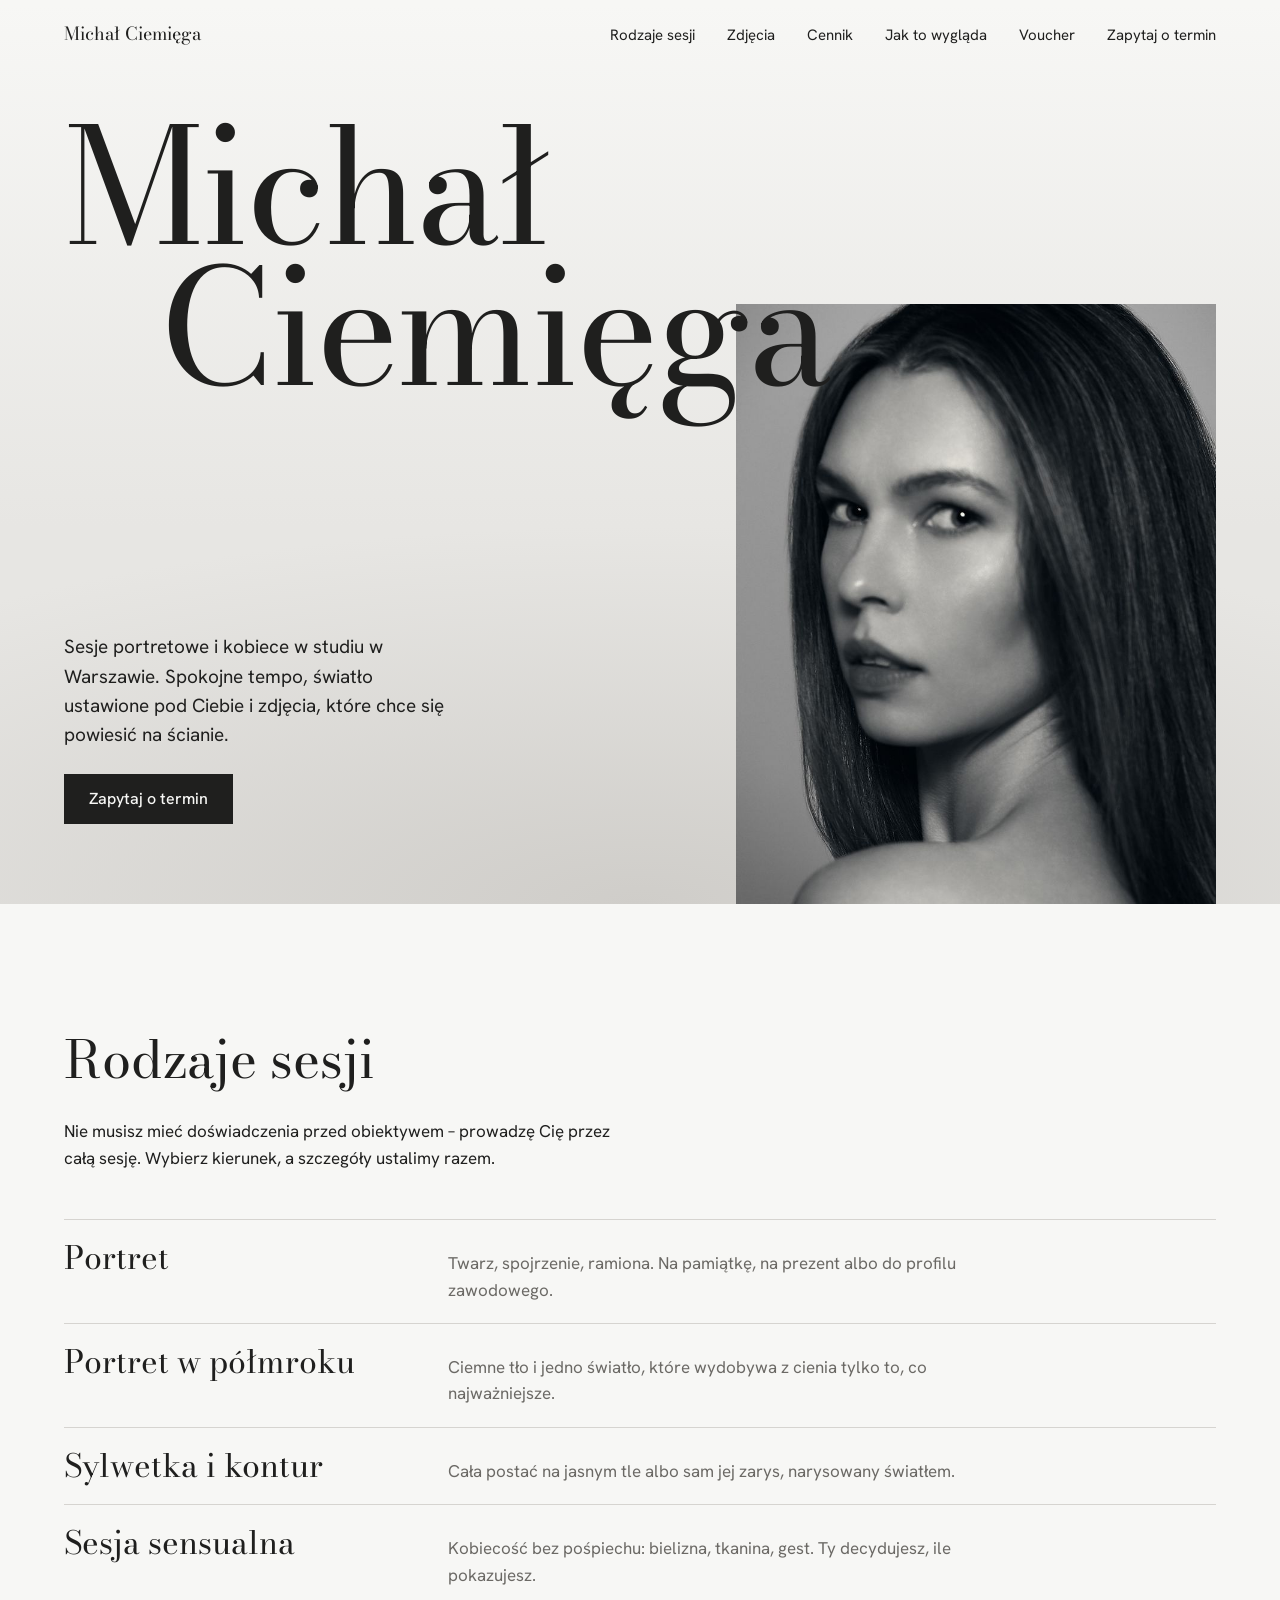
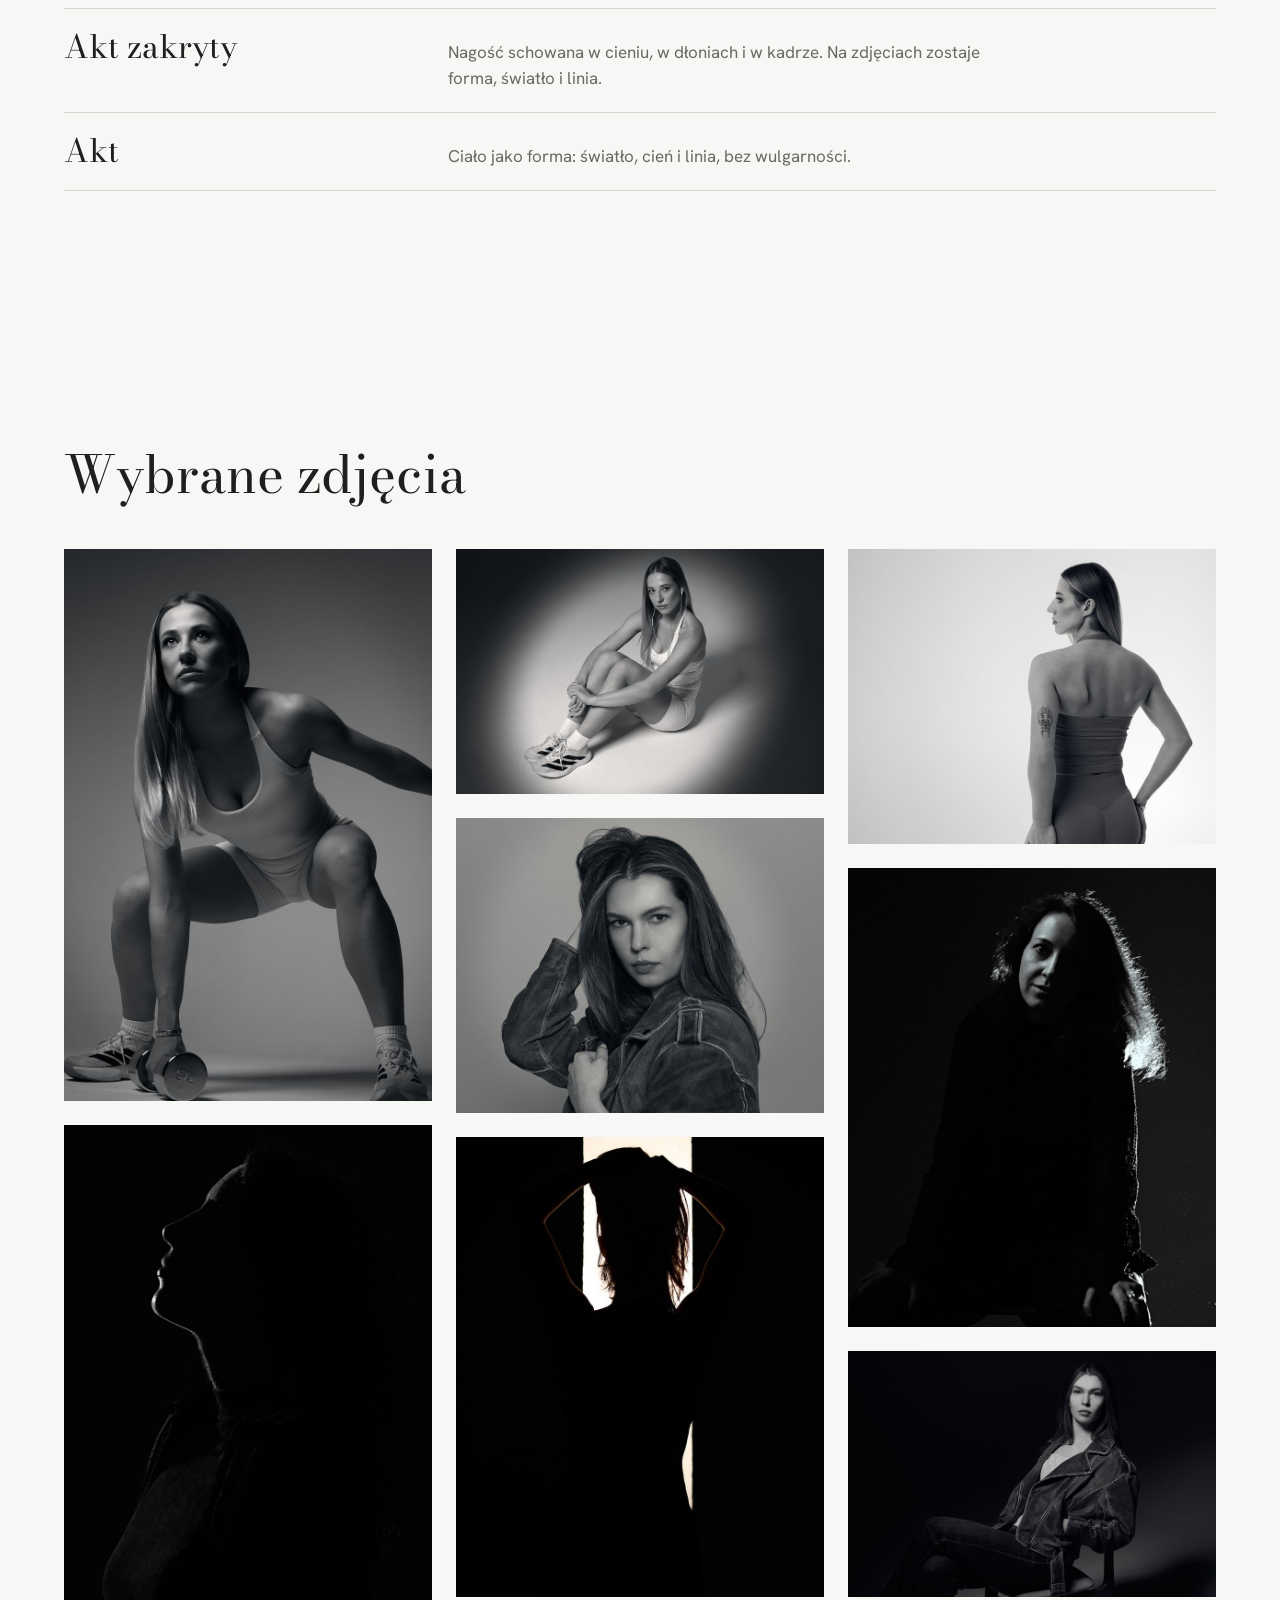
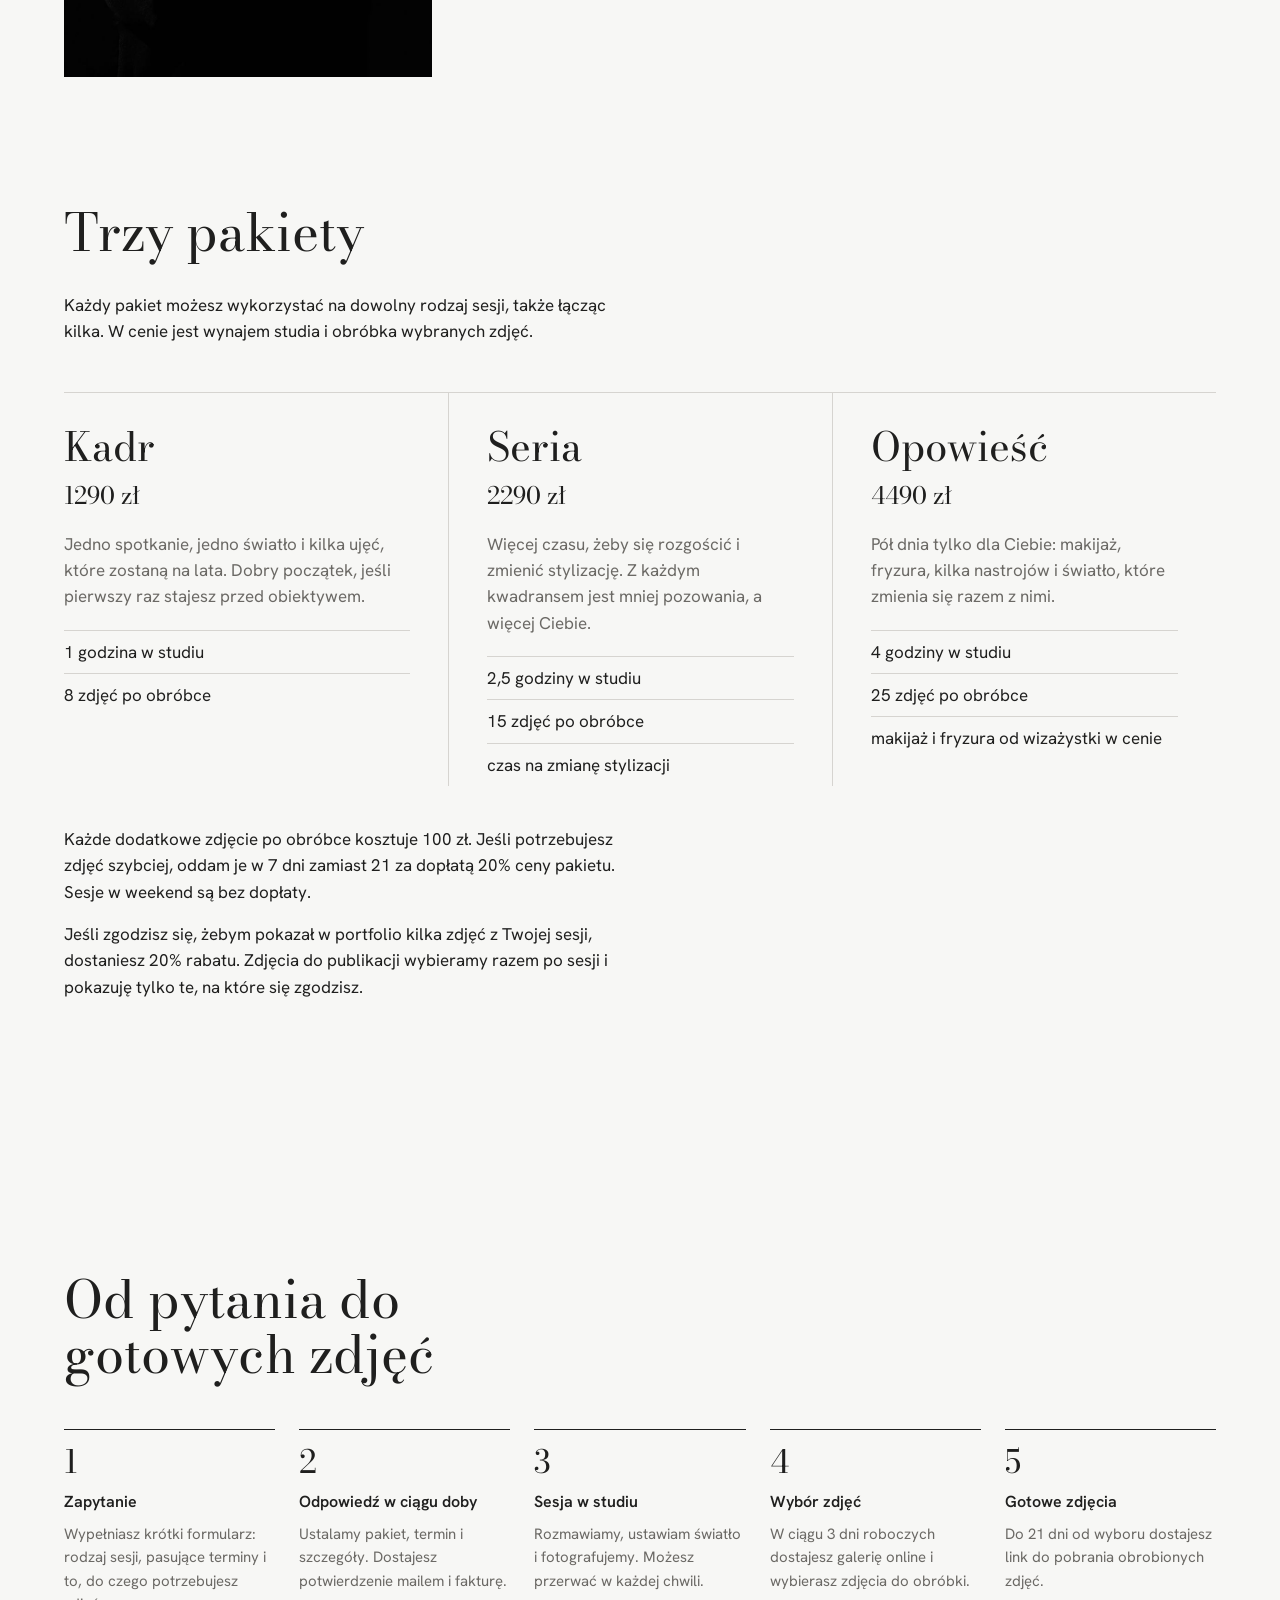
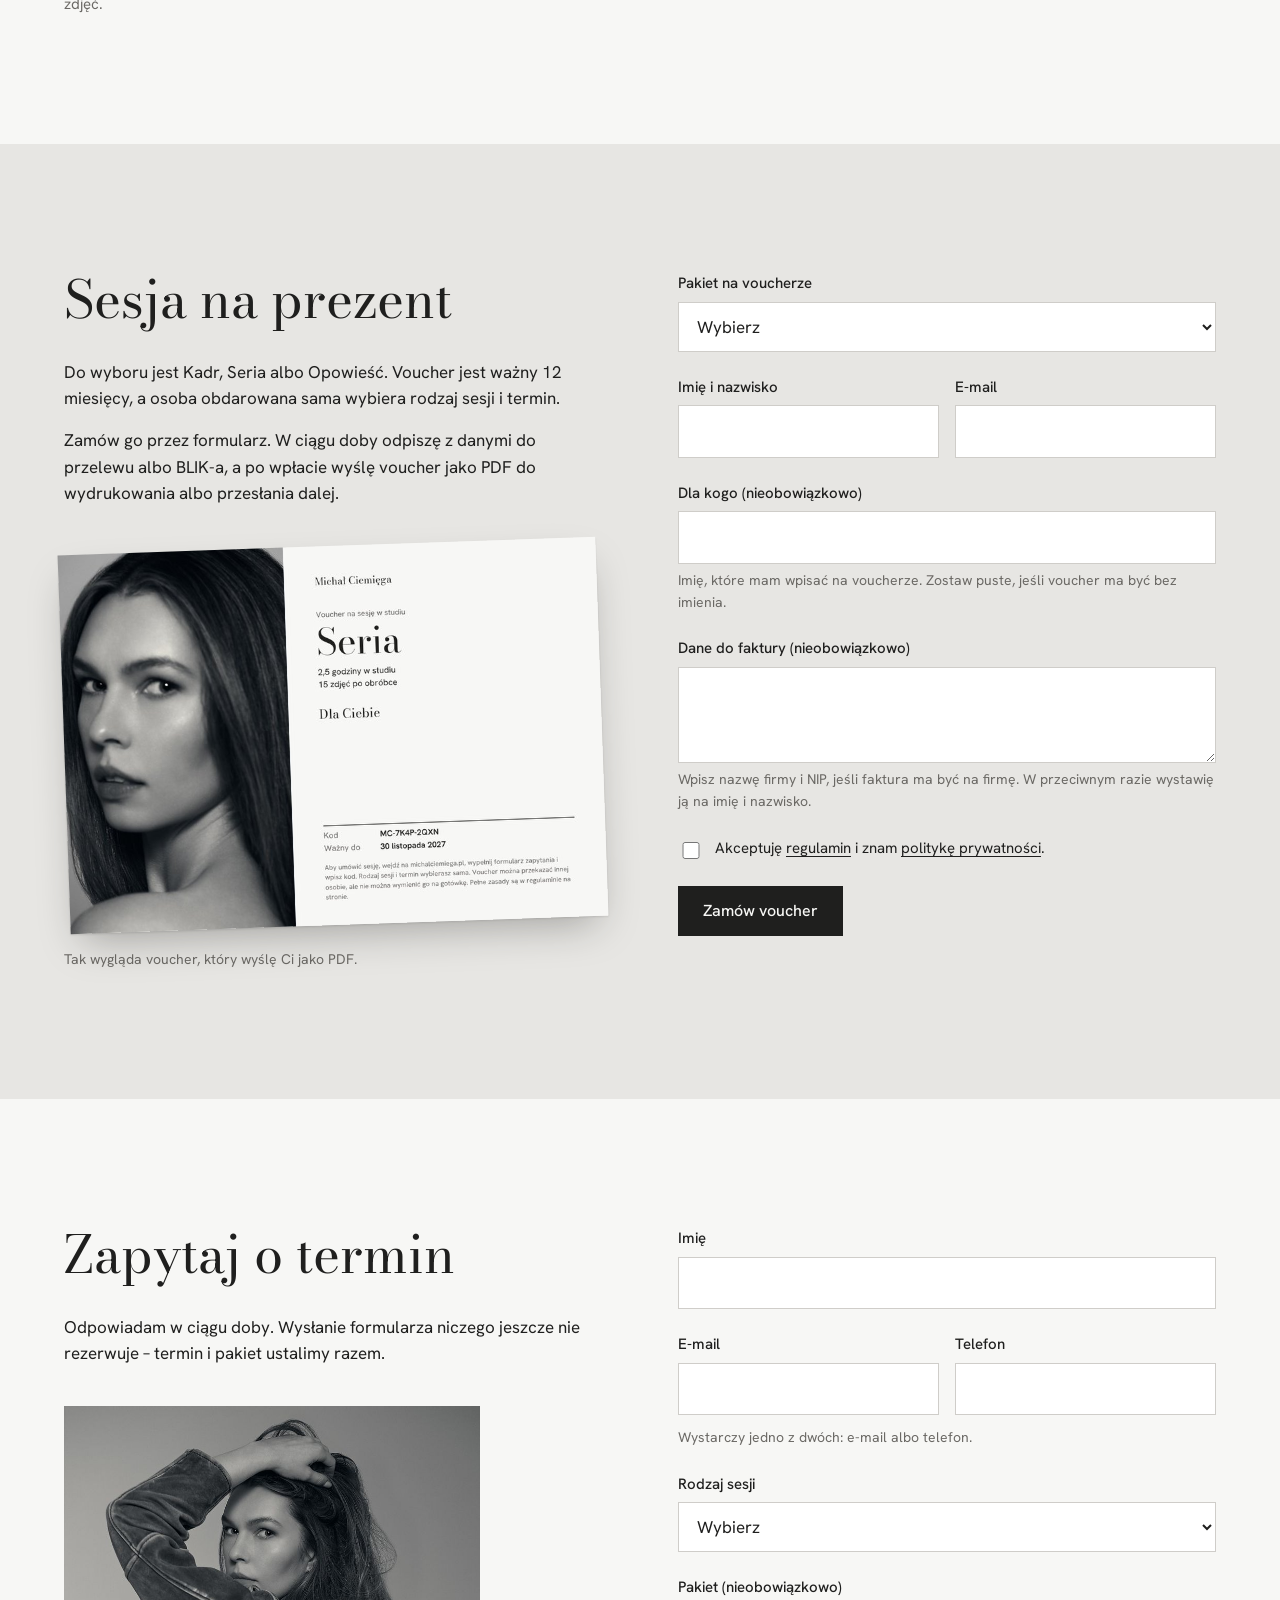
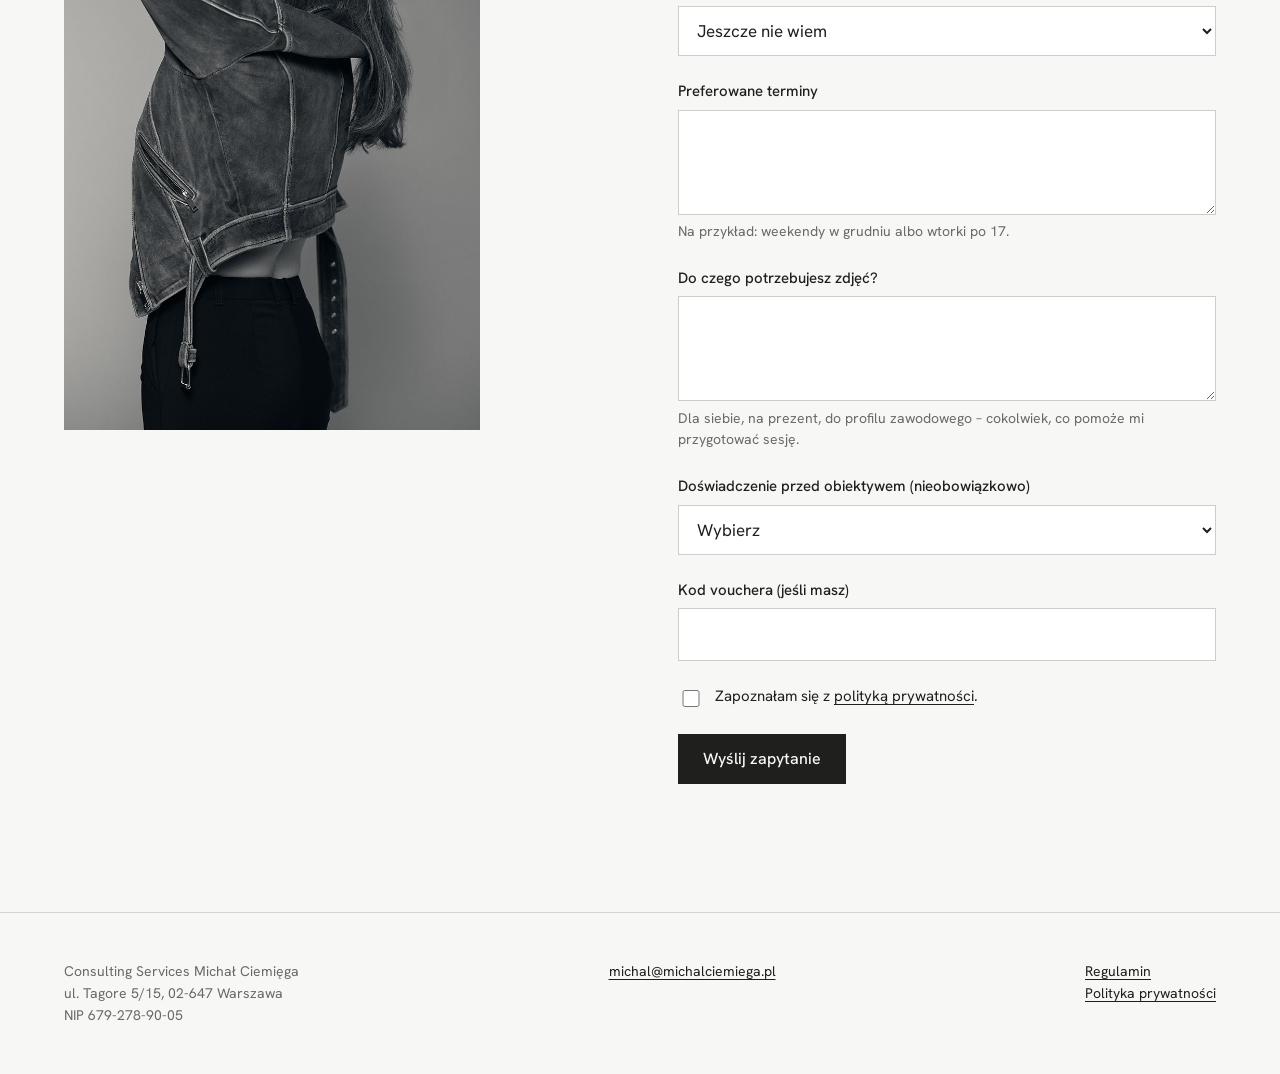
==== index.html @ 2fafec27 "Rabat 20% za zgodę na publikację zdjęć w portfolio: regulamin, polityka prywatności i cennik Co-Auth" ====
<!doctype html>
<html lang="pl">
<head>
  <meta charset="utf-8">
  <meta name="viewport" content="width=device-width, initial-scale=1">
  <title>Michał Ciemięga – sesje portretowe i sylwetkowe w studiu, Warszawa</title>
  <meta name="description" content="Sesje portretowe i kobiece w studiu w Warszawie. Zapytaj o termin albo kup voucher na sesję.">
  <link rel="preload" href="/assets/fonts/bodoni-moda-latin-400-normal.woff2" as="font" type="font/woff2" crossorigin>
  <!-- glowa -->
  <link rel="icon" href="/favicon.ico" sizes="48x48">
  <link rel="icon" href="/favicon.svg" type="image/svg+xml">
  <link rel="apple-touch-icon" href="/apple-touch-icon.png">
  <link rel="canonical" href="https://michalciemiega.pl/">
  <meta property="og:type" content="website">
  <meta property="og:locale" content="pl_PL">
  <meta property="og:site_name" content="Michał Ciemięga">
  <meta property="og:title" content="Michał Ciemięga – sesje portretowe i sylwetkowe w studiu, Warszawa">
  <meta property="og:description" content="Sesje portretowe i kobiece w studiu w Warszawie. Zapytaj o termin albo kup voucher na sesję.">
  <meta property="og:url" content="https://michalciemiega.pl/">
  <meta property="og:image" content="https://michalciemiega.pl/assets/udostepnianie.jpg">
  <meta property="og:image:width" content="1200">
  <meta property="og:image:height" content="630">
  <meta name="twitter:card" content="summary_large_image">
  <!-- /glowa -->
  <link rel="stylesheet" href="/assets/style.css?v=b68d5e73">
</head>
<body>
  <a class="skip" href="#tresc">Przejdź do treści</a>

  <header class="belka">
    <a class="belka__znak" href="/">Michał Ciemięga</a>
    <nav aria-label="Główna">
      <a href="#oferta">Rodzaje sesji</a>
      <a href="#zdjecia">Zdjęcia</a>
      <a href="#cennik">Cennik</a>
      <a href="#przebieg">Jak to wygląda</a>
      <a href="#voucher">Voucher</a>
      <a href="#zapytanie">Zapytaj o termin</a>
    </nav>
  </header>

  <main id="tresc">
    <section class="cyklo" aria-labelledby="nazwisko">
      <h1 class="cyklo__nazwisko" id="nazwisko"><span>Michał</span><span>Ciemięga</span></h1>
      <figure class="cyklo__kadr">
        <img src="/assets/zdjecia/glowne-800.jpg" srcset="/assets/zdjecia/glowne-800.jpg 800w, /assets/zdjecia/glowne-1600.jpg 1600w" sizes="(max-width: 40rem) 100vw, 30rem" width="800" height="1000" alt="Czarno-biały portret kobiety, która patrzy przez odkryte ramię" fetchpriority="high">
      </figure>
      <div class="cyklo__opis">
        <p>Sesje portretowe i kobiece w studiu w Warszawie. Spokojne tempo, światło ustawione pod Ciebie i zdjęcia, które chce się powiesić na ścianie.</p>
        <a class="przycisk" href="#zapytanie">Zapytaj o termin</a>
      </div>
    </section>

    <section id="oferta" aria-labelledby="oferta-tytul">
      <h2 class="naglowek" id="oferta-tytul">Rodzaje sesji</h2>
      <div class="tekst">
        <p>Nie musisz mieć doświadczenia przed obiektywem – prowadzę Cię przez całą sesję. Wybierz kierunek, a szczegóły ustalimy razem.</p>
      </div>
      <ul class="rodzaje">
        <li>
          <a href="/sesje/portret/">
            <h3>Portret</h3>
            <p>Twarz, spojrzenie, ramiona. Na pamiątkę, na prezent albo do profilu zawodowego.</p>
          </a>
        </li>
        <li>
          <a href="/sesje/portret-w-polmroku/">
            <h3>Portret w półmroku</h3>
            <p>Ciemne tło i jedno światło, które wydobywa z cienia tylko to, co najważniejsze.</p>
          </a>
        </li>
        <li>
          <a href="/sesje/sylwetka/">
            <h3>Sylwetka i kontur</h3>
            <p>Cała postać na jasnym tle albo sam jej zarys, narysowany światłem.</p>
          </a>
        </li>
        <li>
          <a href="/sesje/sensualna/">
            <h3>Sesja sensualna</h3>
            <p>Kobiecość bez pośpiechu: bielizna, tkanina, gest. Ty decydujesz, ile pokazujesz.</p>
          </a>
        </li>
        <li>
          <a href="/sesje/akt-zakryty/">
            <h3>Akt zakryty</h3>
            <p>Nagość schowana w cieniu, w dłoniach i w kadrze. Na zdjęciach zostaje forma, światło i linia.</p>
          </a>
        </li>
        <li>
          <a href="/sesje/akt/">
            <h3>Akt</h3>
            <p>Ciało jako forma: światło, cień i linia, bez wulgarności.</p>
          </a>
        </li>
      </ul>
    </section>

    <section id="zdjecia" aria-labelledby="zdjecia-tytul">
      <h2 class="naglowek" id="zdjecia-tytul">Wybrane zdjęcia</h2>
      <ul class="galeria">
        <li><img src="/assets/zdjecia/p-zuza-kucniecie-800.jpg" srcset="/assets/zdjecia/p-zuza-kucniecie-800.jpg 800w, /assets/zdjecia/p-zuza-kucniecie-1600.jpg 1365w" sizes="(max-width: 40rem) 50vw, (max-width: 60rem) 50vw, 33vw" width="800" height="1200" alt="Kobieta w sportowym stroju w niskim przysiadzie, czarno-białe zdjęcie w studiu" loading="lazy" decoding="async"></li>
        <li><img src="/assets/zdjecia/p-ciemny-profil-800.jpg" srcset="/assets/zdjecia/p-ciemny-profil-800.jpg 800w, /assets/zdjecia/p-ciemny-profil-1600.jpg 1080w" sizes="(max-width: 40rem) 50vw, (max-width: 60rem) 50vw, 33vw" width="800" height="1200" alt="Profil kobiety wydobyty z ciemności wąskim pasem światła" loading="lazy" decoding="async"></li>
        <li><img src="/assets/zdjecia/p-wiktoria-800.jpg" srcset="/assets/zdjecia/p-wiktoria-800.jpg 800w, /assets/zdjecia/p-wiktoria-1600.jpg 1600w" sizes="(max-width: 40rem) 50vw, (max-width: 60rem) 50vw, 33vw" width="800" height="533" alt="Kobieta siedząca na podłodze w jasnym kręgu światła" loading="lazy" decoding="async"></li>
        <li><img src="/assets/zdjecia/p-natalia-kurtka-800.jpg" srcset="/assets/zdjecia/p-natalia-kurtka-800.jpg 800w, /assets/zdjecia/p-natalia-kurtka-1600.jpg 1600w" sizes="(max-width: 40rem) 50vw, (max-width: 60rem) 50vw, 33vw" width="800" height="640" alt="Kobieta w skórzanej kurtce z dłonią przy twarzy, czarno-biały portret" loading="lazy" decoding="async"></li>
        <li><img src="/assets/zdjecia/p-natalia-szczelina-800.jpg" srcset="/assets/zdjecia/p-natalia-szczelina-800.jpg 800w, /assets/zdjecia/p-natalia-szczelina-1600.jpg 1080w" sizes="(max-width: 40rem) 50vw, (max-width: 60rem) 50vw, 33vw" width="800" height="1000" alt="Ciemna sylwetka kobiety w wąskiej szczelinie jasnego światła" loading="lazy" decoding="async"></li>
        <li><img src="/assets/zdjecia/p-zuza-plecy-800.jpg" srcset="/assets/zdjecia/p-zuza-plecy-800.jpg 800w, /assets/zdjecia/p-zuza-plecy-1600.jpg 1600w" sizes="(max-width: 40rem) 50vw, (max-width: 60rem) 50vw, 33vw" width="800" height="640" alt="Kobieta odwrócona plecami, z profilem twarzy, na jasnym tle" loading="lazy" decoding="async"></li>
        <li><img src="/assets/zdjecia/p-kamila-800.jpg" srcset="/assets/zdjecia/p-kamila-800.jpg 800w, /assets/zdjecia/p-kamila-1600.jpg 1600w" sizes="(max-width: 40rem) 50vw, (max-width: 60rem) 50vw, 33vw" width="800" height="1000" alt="Kobieta w półmroku z włosami podświetlonymi od tyłu" loading="lazy" decoding="async"></li>
        <li><img src="/assets/zdjecia/p-portret-kurtka-800.jpg" srcset="/assets/zdjecia/p-portret-kurtka-800.jpg 800w, /assets/zdjecia/p-portret-kurtka-1600.jpg 1080w" sizes="(max-width: 40rem) 50vw, (max-width: 60rem) 50vw, 33vw" width="800" height="533" alt="Kobieta w kurtce siedząca na krześle na ciemnym tle" loading="lazy" decoding="async"></li>
      </ul>
    </section>

    <section id="cennik" aria-labelledby="cennik-tytul">
      <h2 class="naglowek" id="cennik-tytul">Trzy pakiety</h2>
      <div class="tekst">
        <p>Każdy pakiet możesz wykorzystać na dowolny rodzaj sesji, także łącząc kilka. W cenie jest wynajem studia i obróbka wybranych zdjęć.</p>
      </div>
      <div class="pakiety">
        <article>
          <h3>Kadr</h3>
          <p class="pakiety__cena">1290 zł</p>
          <p class="pakiety__opis">Jedno spotkanie, jedno światło i kilka ujęć, które zostaną na lata. Dobry początek, jeśli pierwszy raz stajesz przed obiektywem.</p>
          <ul>
            <li>1 godzina w studiu</li>
            <li>8 zdjęć po obróbce</li>
          </ul>
        </article>
        <article>
          <h3>Seria</h3>
          <p class="pakiety__cena">2290 zł</p>
          <p class="pakiety__opis">Więcej czasu, żeby się rozgościć i zmienić stylizację. Z każdym kwadransem jest mniej pozowania, a więcej Ciebie.</p>
          <ul>
            <li>2,5 godziny w studiu</li>
            <li>15 zdjęć po obróbce</li>
            <li>czas na zmianę stylizacji</li>
          </ul>
        </article>
        <article>
          <h3>Opowieść</h3>
          <p class="pakiety__cena">4490 zł</p>
          <p class="pakiety__opis">Pół dnia tylko dla Ciebie: makijaż, fryzura, kilka nastrojów i światło, które zmienia się razem z nimi.</p>
          <ul>
            <li>4 godziny w studiu</li>
            <li>25 zdjęć po obróbce</li>
            <li>makijaż i fryzura od wizażystki w cenie</li>
          </ul>
        </article>
      </div>
      <div class="tekst dodatki">
        <p>Każde dodatkowe zdjęcie po obróbce kosztuje 100 zł. Jeśli potrzebujesz zdjęć szybciej, oddam je w 7 dni zamiast 21 za dopłatą 20% ceny pakietu. Sesje w weekend są bez dopłaty.</p>
        <p>Jeśli zgodzisz się, żebym pokazał w portfolio kilka zdjęć z Twojej sesji, dostaniesz 20% rabatu. Zdjęcia do publikacji wybieramy razem po sesji i pokazuję tylko te, na które się zgodzisz.</p>
      </div>
    </section>

    <section id="przebieg" aria-labelledby="przebieg-tytul">
      <h2 class="naglowek" id="przebieg-tytul">Od pytania do gotowych zdjęć</h2>
      <ol class="przebieg">
        <li>
          <h3>Zapytanie</h3>
          <p>Wypełniasz krótki formularz: rodzaj sesji, pasujące terminy i to, do czego potrzebujesz zdjęć.</p>
        </li>
        <li>
          <h3>Odpowiedź w ciągu doby</h3>
          <p>Ustalamy pakiet, termin i szczegóły. Dostajesz potwierdzenie mailem i fakturę.</p>
        </li>
        <li>
          <h3>Sesja w studiu</h3>
          <p>Rozmawiamy, ustawiam światło i fotografujemy. Możesz przerwać w każdej chwili.</p>
        </li>
        <li>
          <h3>Wybór zdjęć</h3>
          <p>W ciągu 3 dni roboczych dostajesz galerię online i wybierasz zdjęcia do obróbki.</p>
        </li>
        <li>
          <h3>Gotowe zdjęcia</h3>
          <p>Do 21 dni od wyboru dostajesz link do pobrania obrobionych zdjęć.</p>
        </li>
      </ol>
    </section>

    <section id="voucher" class="voucher" aria-labelledby="voucher-tytul">
      <div class="dwie-kolumny">
      <div class="dwie-kolumny__opis">
        <div class="tekst">
          <h2 class="naglowek" id="voucher-tytul">Sesja na prezent</h2>
          <p>Do wyboru jest Kadr, Seria albo Opowieść. Voucher jest ważny 12 miesięcy, a osoba obdarowana sama wybiera rodzaj sesji i termin.</p>
          <p>Zamów go przez formularz. W ciągu doby odpiszę z danymi do przelewu albo BLIK-a, a po wpłacie wyślę voucher jako PDF do wydrukowania albo przesłania dalej.</p>
        </div>
        <figure class="voucher__karta">
          <img src="/assets/zdjecia/voucher-wzor-800.jpg" srcset="/assets/zdjecia/voucher-wzor-800.jpg 800w, /assets/zdjecia/voucher-wzor-1600.jpg 1600w" sizes="(max-width: 60rem) 100vw, 45vw" width="800" height="564" loading="lazy" decoding="async" alt="Przykładowy voucher na pakiet Seria: czarno-biały portret po lewej, po prawej nazwa pakietu, imię obdarowanej osoby, kod i data ważności">
          <figcaption>Tak wygląda voucher, który wyślę Ci jako PDF.</figcaption>
        </figure>
      </div>

      <form class="formularz" id="formularz-voucher" action="/api/voucher" method="post" novalidate data-sukces="Zamówienie wysłane. W ciągu doby odpiszę z danymi do płatności.">
        <div class="pole">
          <label for="v-pakiet">Pakiet na voucherze</label>
          <select id="v-pakiet" name="pakiet" required>
            <option value="">Wybierz</option>
            <option>Kadr – 1290 zł</option>
            <option>Seria – 2290 zł</option>
            <option>Opowieść – 4490 zł</option>
          </select>
        </div>
        <div class="para">
          <div class="pole">
            <label for="v-imie">Imię i nazwisko</label>
            <input type="text" id="v-imie" name="imie" autocomplete="name" required>
          </div>
          <div class="pole">
            <label for="v-email">E-mail</label>
            <input type="email" id="v-email" name="email" autocomplete="email" required>
          </div>
        </div>
        <div class="pole">
          <label for="v-dla">Dla kogo (nieobowiązkowo)</label>
          <input type="text" id="v-dla" name="dla" autocomplete="off">
          <small>Imię, które mam wpisać na voucherze. Zostaw puste, jeśli voucher ma być bez imienia.</small>
        </div>
        <div class="pole">
          <label for="v-faktura">Dane do faktury (nieobowiązkowo)</label>
          <textarea id="v-faktura" name="faktura" rows="2"></textarea>
          <small>Wpisz nazwę firmy i NIP, jeśli faktura ma być na firmę. W przeciwnym razie wystawię ją na imię i nazwisko.</small>
        </div>
        <div class="ukryte" aria-hidden="true">
          <label for="v-strona">Nie wypełniaj tego pola</label>
          <input type="text" id="v-strona" name="strona" tabindex="-1" autocomplete="off">
        </div>
        <label class="zgoda">
          <input type="checkbox" name="regulamin" value="tak" required>
          <span>Akceptuję <a href="/regulamin/">regulamin</a> i znam <a href="/polityka-prywatnosci/">politykę prywatności</a>.</span>
        </label>
        <div>
          <button class="przycisk" type="submit">Zamów voucher</button>
        </div>
        <p class="komunikat" role="status" hidden></p>
      </form>
      </div>
    </section>

    <section id="zapytanie" aria-labelledby="zapytanie-tytul">
      <div class="dwie-kolumny">
      <div class="dwie-kolumny__opis">
        <h2 class="naglowek" id="zapytanie-tytul">Zapytaj o termin</h2>
        <div class="tekst">
          <p>Odpowiadam w ciągu doby. Wysłanie formularza niczego jeszcze nie rezerwuje – termin i pakiet ustalimy razem.</p>
        </div>
        <figure class="dwie-kolumny__kadr">
          <img src="/assets/zdjecia/zapytanie-800.jpg" srcset="/assets/zdjecia/zapytanie-800.jpg 800w, /assets/zdjecia/zapytanie-1600.jpg 1365w" sizes="(max-width: 60rem) 100vw, 40vw" width="800" height="1200" alt="Czarno-biały portret kobiety w skórzanej kurtce, z dłonią we włosach" loading="lazy" decoding="async">
        </figure>
      </div>

      <form class="formularz" id="formularz" action="/api/zapytanie" method="post" novalidate data-sukces="Zapytanie wysłane. Odpowiem w ciągu doby.">
        <div class="pole">
          <label for="imie">Imię</label>
          <input type="text" id="imie" name="imie" autocomplete="given-name" required>
        </div>

        <div class="para">
          <div class="pole">
            <label for="email">E-mail</label>
            <input type="email" id="email" name="email" autocomplete="email">
          </div>
          <div class="pole">
            <label for="telefon">Telefon</label>
            <input type="tel" id="telefon" name="telefon" autocomplete="tel">
          </div>
        </div>
        <p class="cicho" style="margin:-0.75rem 0 0;font-size:.875rem">Wystarczy jedno z dwóch: e-mail albo telefon.</p>

        <div class="pole">
          <label for="rodzaj">Rodzaj sesji</label>
          <select id="rodzaj" name="rodzaj" required>
            <option value="">Wybierz</option>
            <option>Portret</option>
            <option>Portret w półmroku</option>
            <option>Sylwetka i kontur</option>
            <option>Sesja sensualna</option>
            <option>Akt zakryty</option>
            <option>Akt</option>
            <option>Jeszcze nie wiem</option>
          </select>
        </div>

        <div class="pole">
          <label for="pakiet">Pakiet (nieobowiązkowo)</label>
          <select id="pakiet" name="pakiet">
            <option value="">Jeszcze nie wiem</option>
            <option>Kadr – 1 godzina, 8 zdjęć, 1290 zł</option>
            <option>Seria – 2,5 godziny, 15 zdjęć, 2290 zł</option>
            <option>Opowieść – 4 godziny, 25 zdjęć, makijaż, 4490 zł</option>
          </select>
        </div>

        <div class="pole">
          <label for="terminy">Preferowane terminy</label>
          <textarea id="terminy" name="terminy" rows="3" required></textarea>
          <small>Na przykład: weekendy w grudniu albo wtorki po 17.</small>
        </div>

        <div class="pole">
          <label for="cel">Do czego potrzebujesz zdjęć?</label>
          <textarea id="cel" name="cel" rows="3" required></textarea>
          <small>Dla siebie, na prezent, do profilu zawodowego – cokolwiek, co pomoże mi przygotować sesję.</small>
        </div>

        <div class="pole">
          <label for="doswiadczenie">Doświadczenie przed obiektywem (nieobowiązkowo)</label>
          <select id="doswiadczenie" name="doswiadczenie">
            <option value="">Wybierz</option>
            <option>To będzie moja pierwsza sesja</option>
            <option>Miałam już kilka sesji</option>
            <option>Pozuję regularnie</option>
          </select>
        </div>

        <div class="pole">
          <label for="voucher-kod">Kod vouchera (jeśli masz)</label>
          <input type="text" id="voucher-kod" name="voucher" autocomplete="off">
        </div>

        <div class="ukryte" aria-hidden="true">
          <label for="strona">Nie wypełniaj tego pola</label>
          <input type="text" id="strona" name="strona" tabindex="-1" autocomplete="off">
        </div>

        <label class="zgoda">
          <input type="checkbox" name="polityka" value="tak" required>
          <span>Zapoznałam się z <a href="/polityka-prywatnosci/">polityką prywatności</a>.</span>
        </label>

        <div>
          <button class="przycisk" type="submit">Wyślij zapytanie</button>
        </div>
        <p class="komunikat" role="status" hidden></p>
      </form>
      </div>
    </section>
  </main>

  <footer class="stopka">
    <p>Consulting Services Michał Ciemięga<br>ul. Tagore 5/15, 02-647 Warszawa<br>NIP 679-278-90-05</p>
    <p><a href="mailto:michal@michalciemiega.pl">michal@michalciemiega.pl</a></p>
    <p><a href="/regulamin/">Regulamin</a><br><a href="/polityka-prywatnosci/">Polityka prywatności</a></p>
  </footer>

  <script src="/assets/formularz.js?v=a19074df" defer></script>
</body>
</html>
---- assets/style.css ----
/* Michał Ciemięga — portret i sylwetka
   Paleta wzięta ze studia: szare cyklo, papier, grafit. Bez koloru akcentu,
   bo zdjęcia są czarno-białe i to one mają być jedynym mocnym punktem. */

@font-face { font-family: "Bodoni Moda"; font-weight: 400; font-display: swap;
  src: url("fonts/bodoni-moda-latin-ext-400-normal.woff2") format("woff2");
  unicode-range: U+0100-02AF, U+0304, U+0308, U+0329, U+1E00-1E9F, U+1EF2-1EFF, U+2020, U+20A0-20AB, U+20AD-20C0, U+2113, U+2C60-2C7F, U+A720-A7FF; }
@font-face { font-family: "Bodoni Moda"; font-weight: 400; font-display: swap;
  src: url("fonts/bodoni-moda-latin-400-normal.woff2") format("woff2");
  unicode-range: U+0000-00FF, U+0131, U+0152-0153, U+02BB-02BC, U+02C6, U+02DA, U+02DC, U+0304, U+0308, U+0329, U+2000-206F, U+20AC, U+2122, U+2191, U+2193, U+2212, U+2215, U+FEFF, U+FFFD; }
@font-face { font-family: "Bodoni Moda"; font-weight: 500; font-display: swap;
  src: url("fonts/bodoni-moda-latin-ext-500-normal.woff2") format("woff2");
  unicode-range: U+0100-02AF, U+0304, U+0308, U+0329, U+1E00-1E9F, U+1EF2-1EFF, U+2020, U+20A0-20AB, U+20AD-20C0, U+2113, U+2C60-2C7F, U+A720-A7FF; }
@font-face { font-family: "Bodoni Moda"; font-weight: 500; font-display: swap;
  src: url("fonts/bodoni-moda-latin-500-normal.woff2") format("woff2");
  unicode-range: U+0000-00FF, U+0131, U+0152-0153, U+02BB-02BC, U+02C6, U+02DA, U+02DC, U+0304, U+0308, U+0329, U+2000-206F, U+20AC, U+2122, U+2191, U+2193, U+2212, U+2215, U+FEFF, U+FFFD; }
@font-face { font-family: "Hanken Grotesk"; font-weight: 400; font-display: swap;
  src: url("fonts/hanken-grotesk-latin-ext-400-normal.woff2") format("woff2");
  unicode-range: U+0100-02AF, U+0304, U+0308, U+0329, U+1E00-1E9F, U+1EF2-1EFF, U+2020, U+20A0-20AB, U+20AD-20C0, U+2113, U+2C60-2C7F, U+A720-A7FF; }
@font-face { font-family: "Hanken Grotesk"; font-weight: 400; font-display: swap;
  src: url("fonts/hanken-grotesk-latin-400-normal.woff2") format("woff2");
  unicode-range: U+0000-00FF, U+0131, U+0152-0153, U+02BB-02BC, U+02C6, U+02DA, U+02DC, U+0304, U+0308, U+0329, U+2000-206F, U+20AC, U+2122, U+2191, U+2193, U+2212, U+2215, U+FEFF, U+FFFD; }
@font-face { font-family: "Hanken Grotesk"; font-weight: 500; font-display: swap;
  src: url("fonts/hanken-grotesk-latin-ext-500-normal.woff2") format("woff2");
  unicode-range: U+0100-02AF, U+0304, U+0308, U+0329, U+1E00-1E9F, U+1EF2-1EFF, U+2020, U+20A0-20AB, U+20AD-20C0, U+2113, U+2C60-2C7F, U+A720-A7FF; }
@font-face { font-family: "Hanken Grotesk"; font-weight: 500; font-display: swap;
  src: url("fonts/hanken-grotesk-latin-500-normal.woff2") format("woff2");
  unicode-range: U+0000-00FF, U+0131, U+0152-0153, U+02BB-02BC, U+02C6, U+02DA, U+02DC, U+0304, U+0308, U+0329, U+2000-206F, U+20AC, U+2122, U+2191, U+2193, U+2212, U+2215, U+FEFF, U+FFFD; }
@font-face { font-family: "Hanken Grotesk"; font-weight: 600; font-display: swap;
  src: url("fonts/hanken-grotesk-latin-ext-600-normal.woff2") format("woff2");
  unicode-range: U+0100-02AF, U+0304, U+0308, U+0329, U+1E00-1E9F, U+1EF2-1EFF, U+2020, U+20A0-20AB, U+20AD-20C0, U+2113, U+2C60-2C7F, U+A720-A7FF; }
@font-face { font-family: "Hanken Grotesk"; font-weight: 600; font-display: swap;
  src: url("fonts/hanken-grotesk-latin-600-normal.woff2") format("woff2");
  unicode-range: U+0000-00FF, U+0131, U+0152-0153, U+02BB-02BC, U+02C6, U+02DA, U+02DC, U+0304, U+0308, U+0329, U+2000-206F, U+20AC, U+2122, U+2191, U+2193, U+2212, U+2215, U+FEFF, U+FFFD; }

:root {
  --papier: #f7f7f5;
  --cyklo: #e7e6e3;
  --cyklo-cien: #cfcdc9;
  --srebro: #6b6965;
  --grafit: #1f1f1e;
  --linia: #d6d4d0;

  --serif: "Bodoni Moda", "Didot", "Bodoni 72", Georgia, serif;
  --sans: "Hanken Grotesk", system-ui, -apple-system, "Segoe UI", sans-serif;

  --miara: 36rem;          /* szerokość kolumny tekstu, ok. 66 znaków */
  --margines: clamp(1.25rem, 5vw, 4rem);
}

*, *::before, *::after { box-sizing: border-box; }

html { -webkit-text-size-adjust: 100%; }

body {
  margin: 0;
  background: var(--papier);
  color: var(--grafit);
  font-family: var(--sans);
  font-size: 1.0625rem;
  line-height: 1.55;
  font-feature-settings: "kern", "liga";
}

img { max-width: 100%; display: block; }

a { color: inherit; text-decoration-thickness: 1px; text-underline-offset: 0.2em; }
a:hover { text-decoration-thickness: 2px; }

:focus-visible { outline: 2px solid var(--grafit); outline-offset: 3px; }

.skip {
  position: absolute; left: -999px; top: 0;
  background: var(--grafit); color: var(--papier); padding: 0.5rem 1rem;
}
.skip:focus { left: 1rem; top: 1rem; z-index: 10; }

/* ---------- Nagłówek ---------- */

.belka {
  display: flex; justify-content: space-between; align-items: baseline; gap: 1rem;
  padding: 1.25rem var(--margines);
  position: relative; z-index: 2;
}
.belka__znak { font-family: var(--serif); font-size: 1.125rem; text-decoration: none; }
.belka nav { display: flex; gap: clamp(1rem, 3vw, 2rem); font-size: 0.9375rem; }
.belka nav a { text-decoration: none; }
.belka nav a:hover { text-decoration: underline; }

/* ---------- Hero: cyklorama ----------
   Tło udaje studyjne cyklo: jasna ściana przechodzi łagodnym łukiem w podłogę.
   Ten łuk to jedyny ozdobnik strony. */

.cyklo {
  position: relative;
  margin-top: -4rem;
  padding: 7rem var(--margines) 0;
  min-height: min(100svh, 62rem);
  background:
    radial-gradient(120% 60% at 50% 100%, var(--cyklo-cien) 0%, transparent 70%),
    linear-gradient(180deg, var(--papier) 0%, var(--cyklo) 58%, var(--cyklo) 100%);
  display: grid;
  grid-template-columns: minmax(0, 1fr) minmax(0, 0.8fr);
  grid-template-rows: auto 1fr;
  column-gap: clamp(1.5rem, 4vw, 4rem);
  overflow: hidden;
}

.cyklo__nazwisko {
  grid-column: 1 / -1; grid-row: 1;
  margin: 0;
  font-family: var(--serif);
  font-weight: 400;
  font-size: clamp(3.25rem, 12.5vw, 11.5rem);
  line-height: 0.88;
  letter-spacing: -0.02em;
  position: relative; z-index: 1;
}
.cyklo__nazwisko span { display: block; }
.cyklo__nazwisko span + span { padding-left: 0.6em; }

.cyklo__opis {
  grid-column: 1; grid-row: 2; align-self: end;
  max-width: 24rem;
  padding-bottom: clamp(2.5rem, 7vw, 5rem);
}
.cyklo__opis p { margin: 0 0 1.5rem; font-size: 1.1875rem; }

.cyklo__kadr {
  grid-column: 2; grid-row: 1 / span 2;
  align-self: end; justify-self: end;
  margin: clamp(5rem, 11vw, 10rem) 0 0;
  /* szerokość z wysokości ekranu, żeby całe zdjęcie mieściło się na pierwszym widoku */
  width: min(100%, 30rem, calc((100svh - 8rem) * 0.8));
  background: var(--cyklo);
}
.cyklo__kadr img { display: block; width: 100%; height: auto; }

/* ---------- Przyciski ---------- */

.przycisk {
  display: inline-block;
  font: 500 1rem/1 var(--sans);
  padding: 1rem 1.5rem;
  background: var(--grafit); color: var(--papier);
  border: 1px solid var(--grafit);
  text-decoration: none; cursor: pointer;
}
.przycisk:hover { background: transparent; color: var(--grafit); }
.przycisk--jasny { background: transparent; color: var(--grafit); }
.przycisk--jasny:hover { background: var(--grafit); color: var(--papier); }
.przycisk[disabled] { opacity: 0.5; cursor: wait; }

/* ---------- Sekcje ---------- */

main > section { padding: clamp(4rem, 10vw, 8rem) var(--margines); }

.naglowek {
  font-family: var(--serif);
  font-weight: 400;
  font-size: clamp(2rem, 5vw, 3.25rem);
  line-height: 1.05;
  margin: 0 0 2rem;
  max-width: 18ch;
}

.tekst { max-width: var(--miara); }
.tekst p { margin: 0 0 1rem; }
.cicho { color: var(--srebro); }

/* Oferta: dwa rodzaje sesji obok siebie, rozdzielone pionową linią jak dwa kadry na stykówce */
.oferta {
  display: grid; grid-template-columns: 1fr 1fr;
  border-top: 1px solid var(--linia);
  margin-top: 3rem;
}
.oferta article { padding: 2rem clamp(1rem, 4vw, 3rem) 0 0; }
.oferta article + article { border-left: 1px solid var(--linia); padding-left: clamp(1rem, 4vw, 3rem); }
.oferta h3 {
  font-family: var(--serif); font-weight: 400;
  font-size: clamp(1.75rem, 4vw, 2.5rem); margin: 0 0 1rem; line-height: 1.1;
}
.oferta p { max-width: 30rem; margin: 0 0 1rem; }

/* Rodzaje sesji: zwarta lista, nazwa po lewej, jedno zdanie po prawej */
.rodzaje { list-style: none; margin: 3rem 0 0; padding: 0; border-top: 1px solid var(--linia); }
.rodzaje li { border-bottom: 1px solid var(--linia); }
.rodzaje a {
  display: grid; grid-template-columns: minmax(12rem, 22rem) 1fr; gap: 1rem 2rem; align-items: baseline;
  padding: 1.25rem 0; text-decoration: none;
}
.rodzaje h3 { font-family: var(--serif); font-weight: 400; font-size: clamp(1.5rem, 3vw, 2rem); margin: 0; line-height: 1.15; }
.rodzaje p { margin: 0; max-width: 34rem; color: var(--srebro); }
.rodzaje a:hover h3, .rodzaje a:focus-visible h3 { text-decoration: underline; text-decoration-thickness: 1px; text-underline-offset: 0.15em; }

/* Wybrane zdjęcia: układ kolumnowy, każde zdjęcie w swoich proporcjach */
.galeria {
  list-style: none; margin: 3rem 0 0; padding: 0;
  columns: 3; column-gap: clamp(0.75rem, 2vw, 1.5rem);
}
.galeria li { break-inside: avoid; margin: 0 0 clamp(0.75rem, 2vw, 1.5rem); }
.galeria img, .sesja__kadr img { display: block; width: 100%; height: auto; background: var(--cyklo); }

/* Podstrona rodzaju sesji */
.sesja {
  display: grid; grid-template-columns: minmax(0, 1fr) minmax(0, 0.8fr);
  column-gap: clamp(2rem, 6vw, 6rem); align-items: start;
}
.sesja__tekst { grid-column: 1; grid-row: 1; }
.sesja__kadr { grid-column: 2; grid-row: 1; margin: 0; position: sticky; top: 6rem; }
.sesja h1 { margin-top: 0.5rem; }
.sesja__lead { font-family: var(--serif); font-size: clamp(1.25rem, 2.5vw, 1.625rem); line-height: 1.35; margin: 0 0 2rem; }
.sesja__akcje { display: flex; flex-wrap: wrap; gap: 0.75rem; margin: 2.5rem 0 1rem; }
.sesja__inne { list-style: none; padding: 0; display: flex; flex-wrap: wrap; gap: 0.5rem 1.5rem; }

/* Pakiety: trzy kolumny jak na stykówce, cena dużym krojem */
.pakiety {
  display: grid; grid-template-columns: repeat(3, minmax(0, 1fr));
  border-top: 1px solid var(--linia);
  margin-top: 3rem;
}
.pakiety article { padding: 2rem clamp(1rem, 3vw, 2.5rem) 0; }
.pakiety article:first-child { padding-left: 0; }
.pakiety article + article { border-left: 1px solid var(--linia); }
.pakiety h3 { font-family: var(--serif); font-weight: 400; font-size: clamp(1.75rem, 4vw, 2.5rem); margin: 0; line-height: 1.1; }
.pakiety__cena { font-family: var(--serif); font-size: clamp(1.25rem, 2.5vw, 1.5rem); margin: 0.5rem 0 1rem; }
.pakiety__opis { margin: 0 0 1.25rem; color: var(--srebro); max-width: 26rem; }
.pakiety ul { list-style: none; margin: 0; padding: 0; }
.pakiety li { padding: 0.5rem 0; border-top: 1px solid var(--linia); }
.dodatki { margin-top: 2.5rem; }
main > section#cennik { padding-top: 0; }

/* Przebieg sesji: to naprawdę jest sekwencja, więc numerujemy */
.przebieg {
  list-style: none; margin: 3rem 0 0; padding: 0;
  display: grid; grid-template-columns: repeat(5, minmax(0, 1fr)); gap: 1.5rem;
  counter-reset: krok;
}
.przebieg li { counter-increment: krok; border-top: 1px solid var(--grafit); padding-top: 1rem; }
.przebieg li::before {
  content: counter(krok);
  display: block; font-family: var(--serif); font-size: 2rem; line-height: 1; margin-bottom: 0.75rem;
}
.przebieg h3 { font-size: 1rem; font-weight: 600; margin: 0 0 0.5rem; }
.przebieg p { margin: 0; font-size: 0.9375rem; color: var(--srebro); }

/* Voucher */
.voucher { background: var(--cyklo); }
.voucher__karta { margin: 2.5rem 0 0; }

/* Sekcje z formularzem: opis po lewej, formularz po prawej */
.dwie-kolumny {
  display: grid; grid-template-columns: minmax(0, 1fr) minmax(0, 1fr);
  column-gap: clamp(2rem, 6vw, 6rem); align-items: start;
}
.dwie-kolumny__opis { position: sticky; top: 6rem; }
.dwie-kolumny .formularz { margin-top: 0; max-width: none; }
.dwie-kolumny__kadr { margin: 2.5rem 0 0; max-width: 26rem; }
.dwie-kolumny__kadr img { display: block; width: 100%; height: auto; background: var(--cyklo); }
.voucher__karta img {
  display: block; width: 100%; height: auto;
  transform: rotate(-2deg);
  box-shadow: 0 1px 2px rgba(31, 31, 30, 0.12), 0 18px 40px -12px rgba(31, 31, 30, 0.35);
}
.voucher__karta figcaption { margin-top: 1.5rem; font-size: 0.875rem; color: var(--srebro); }
@media (prefers-reduced-motion: no-preference) {
  .voucher__karta img { transition: transform 0.4s ease; }
  .voucher__karta:hover img { transform: rotate(0deg); }
}

/* ---------- Formularz ---------- */

.formularz { display: grid; gap: 1.5rem; max-width: var(--miara); margin-top: 2.5rem; }
.pole { display: grid; gap: 0.4rem; }
.pole label, .pole legend { font-weight: 500; font-size: 0.9375rem; padding: 0; }
.pole small { color: var(--srebro); font-size: 0.875rem; }
.para { display: grid; grid-template-columns: 1fr 1fr; gap: 1rem; }

input[type="text"], input[type="email"], input[type="tel"], select, textarea {
  font: inherit; color: inherit;
  background: #fff;
  border: 1px solid var(--cyklo-cien);
  border-radius: 0;
  padding: 0.75rem 0.875rem;
  width: 100%;
}
textarea { min-height: 6rem; resize: vertical; }
input:focus-visible, select:focus-visible, textarea:focus-visible { outline: 2px solid var(--grafit); outline-offset: 0; border-color: var(--grafit); }

fieldset { border: 0; margin: 0; padding: 0; }
.wybor { display: flex; flex-wrap: wrap; gap: 0.5rem; margin-top: 0.4rem; }
.wybor label { font-weight: 400; }
.wybor input { position: absolute; opacity: 0; pointer-events: none; }
.wybor span {
  display: inline-block; padding: 0.6rem 1rem;
  border: 1px solid var(--cyklo-cien); background: #fff; cursor: pointer;
}
.wybor input:checked + span { background: var(--grafit); color: var(--papier); border-color: var(--grafit); }
.wybor input:focus-visible + span { outline: 2px solid var(--grafit); outline-offset: 2px; }

.zgoda { display: flex; gap: 0.75rem; align-items: flex-start; font-size: 0.9375rem; }
.zgoda input { margin-top: 0.3rem; width: 1.1rem; height: 1.1rem; accent-color: var(--grafit); }

.ukryte { position: absolute; left: -9999px; width: 1px; height: 1px; overflow: hidden; }

.komunikat { padding: 1rem 1.25rem; border-left: 3px solid var(--grafit); background: #fff; }
.komunikat[hidden] { display: none; }

/* ---------- Strony z tekstem prawnym ---------- */

.dokument { padding: clamp(3rem, 8vw, 6rem) var(--margines); }
.dokument h1 { font-family: var(--serif); font-weight: 400; font-size: clamp(2.25rem, 6vw, 4rem); line-height: 1; margin: 0 0 1rem; }
.dokument h2 { font-family: var(--serif); font-weight: 500; font-size: 1.5rem; margin: 3rem 0 1rem; max-width: var(--miara); }
.dokument h3 { font-size: 1rem; font-weight: 600; margin: 2rem 0 0.75rem; }
.dokument p, .dokument ol, .dokument ul { max-width: var(--miara); }
.dokument li { margin-bottom: 0.5rem; }
.dokument .tabela { overflow-x: auto; margin: 1rem 0 1.5rem; }
.dokument table { border-collapse: collapse; font-size: 0.9375rem; min-width: 44rem; max-width: 64rem; }
.dokument th, .dokument td { text-align: left; vertical-align: top; padding: 0.75rem 1rem 0.75rem 0; border-bottom: 1px solid var(--linia); }
.dokument th { font-weight: 600; }

/* ---------- Stopka ---------- */

.stopka {
  padding: 3rem var(--margines);
  border-top: 1px solid var(--linia);
  display: grid; grid-template-columns: repeat(3, auto); justify-content: space-between; gap: 1.5rem;
  font-size: 0.875rem; color: var(--srebro);
}
.stopka p { margin: 0; }
.stopka a { color: var(--grafit); }

/* ---------- Mniejsze ekrany ---------- */

@media (max-width: 60rem) {
  .dwie-kolumny { grid-template-columns: 1fr; }
  .dwie-kolumny__opis { position: static; margin-bottom: 2.5rem; }
  .dwie-kolumny__kadr { display: none; }
  .galeria { columns: 2; }
  .sesja { grid-template-columns: 1fr; }
  .sesja__tekst { grid-row: 2; }
  .sesja__kadr { grid-column: 1; position: static; margin: 0 0 2.5rem; max-width: 36rem; }
  .przebieg { grid-template-columns: 1fr 1fr; }
}

@media (max-width: 40rem) {
  .belka nav a:not(:last-child) { display: none; }
  .cyklo { grid-template-columns: 1fr; padding-top: 6rem; }
  .cyklo__kadr { grid-column: 1; grid-row: auto; margin: 2.5rem 0 0; width: 100%; justify-self: stretch; }
  .cyklo__opis { grid-row: auto; padding-bottom: 0; margin-top: 2rem; }
  .cyklo__nazwisko span + span { padding-left: 0.35em; }
  .oferta { grid-template-columns: 1fr; }
  .rodzaje a { grid-template-columns: 1fr; gap: 0.4rem; }
  .pakiety { grid-template-columns: 1fr; }
  .pakiety article { padding-left: 0; }
  .pakiety article + article { border-left: 0; border-top: 1px solid var(--linia); margin-top: 2rem; }
  .oferta article + article { border-left: 0; border-top: 1px solid var(--linia); padding-left: 0; margin-top: 2rem; }
  .przebieg { grid-template-columns: 1fr; }
  .para { grid-template-columns: 1fr; }
  .stopka { grid-template-columns: 1fr; }
}

@media (prefers-reduced-motion: reduce) {
  * { transition: none !important; animation: none !important; }
}
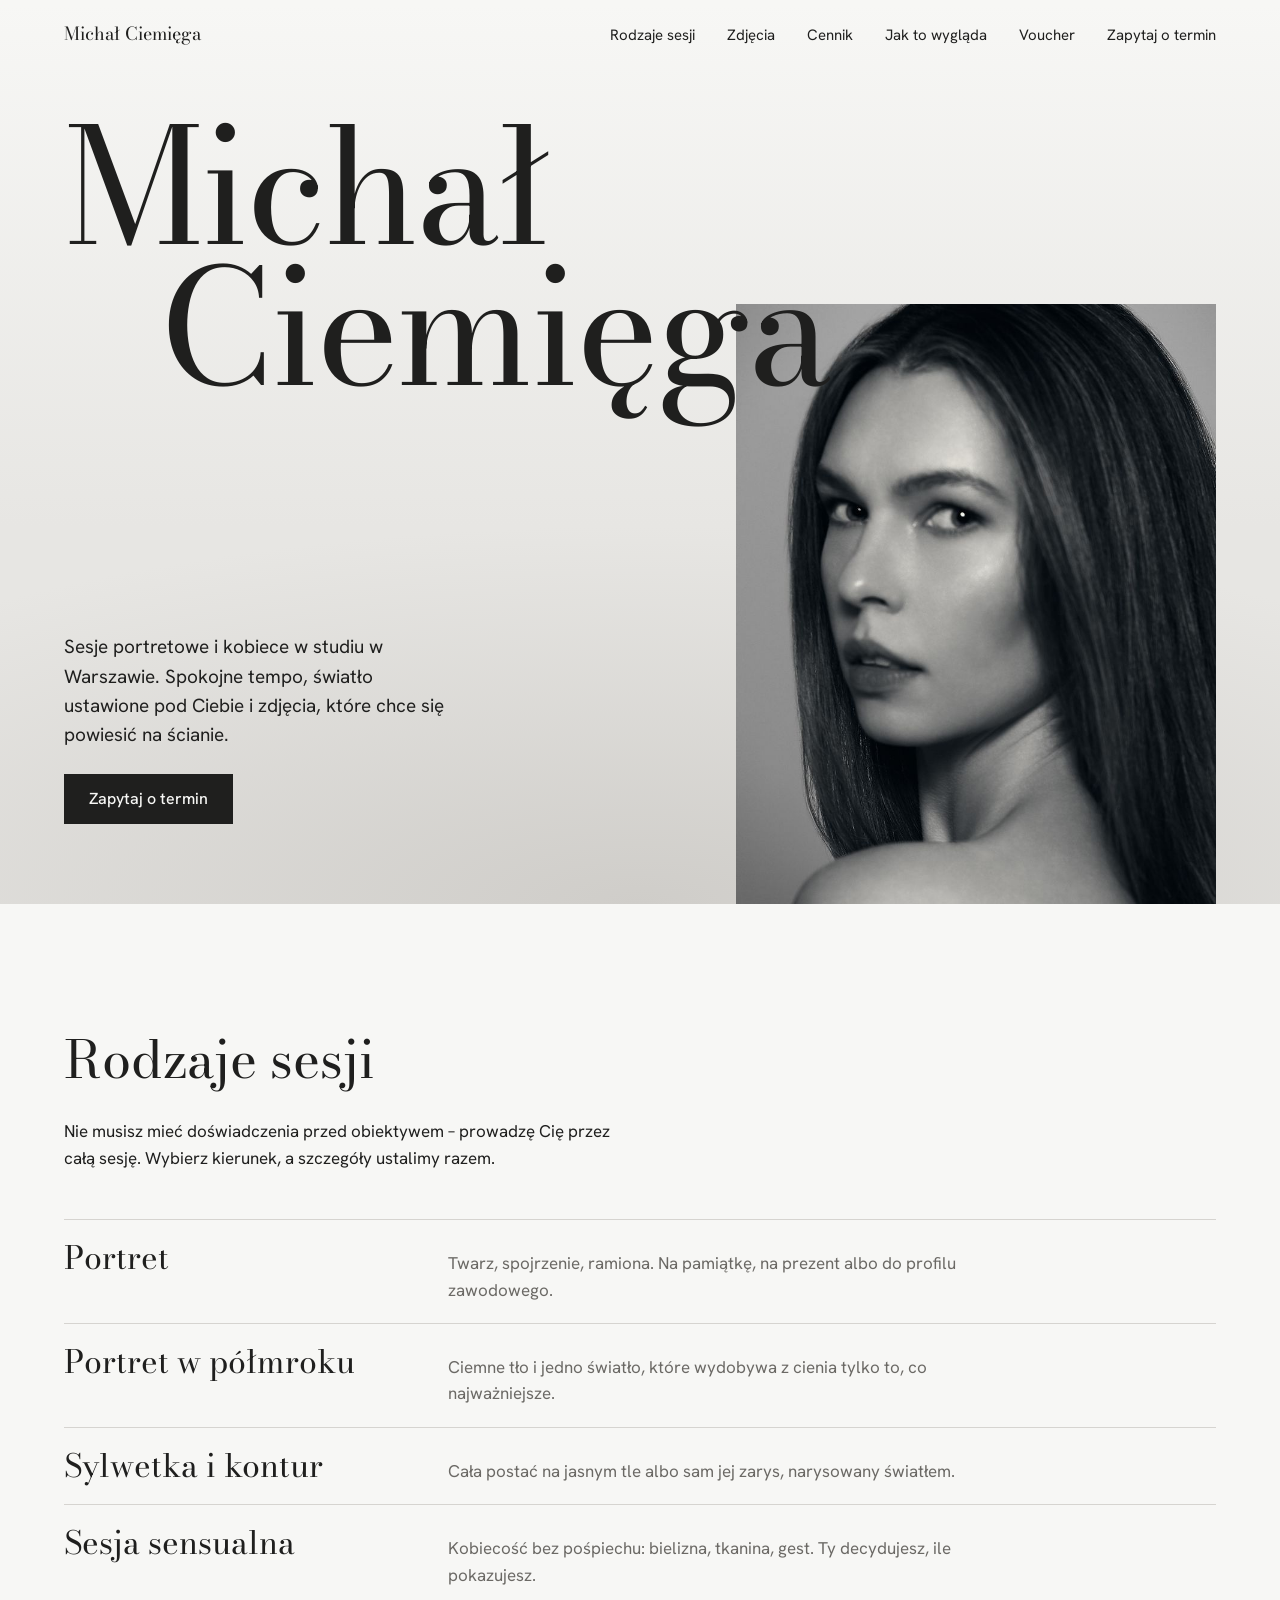
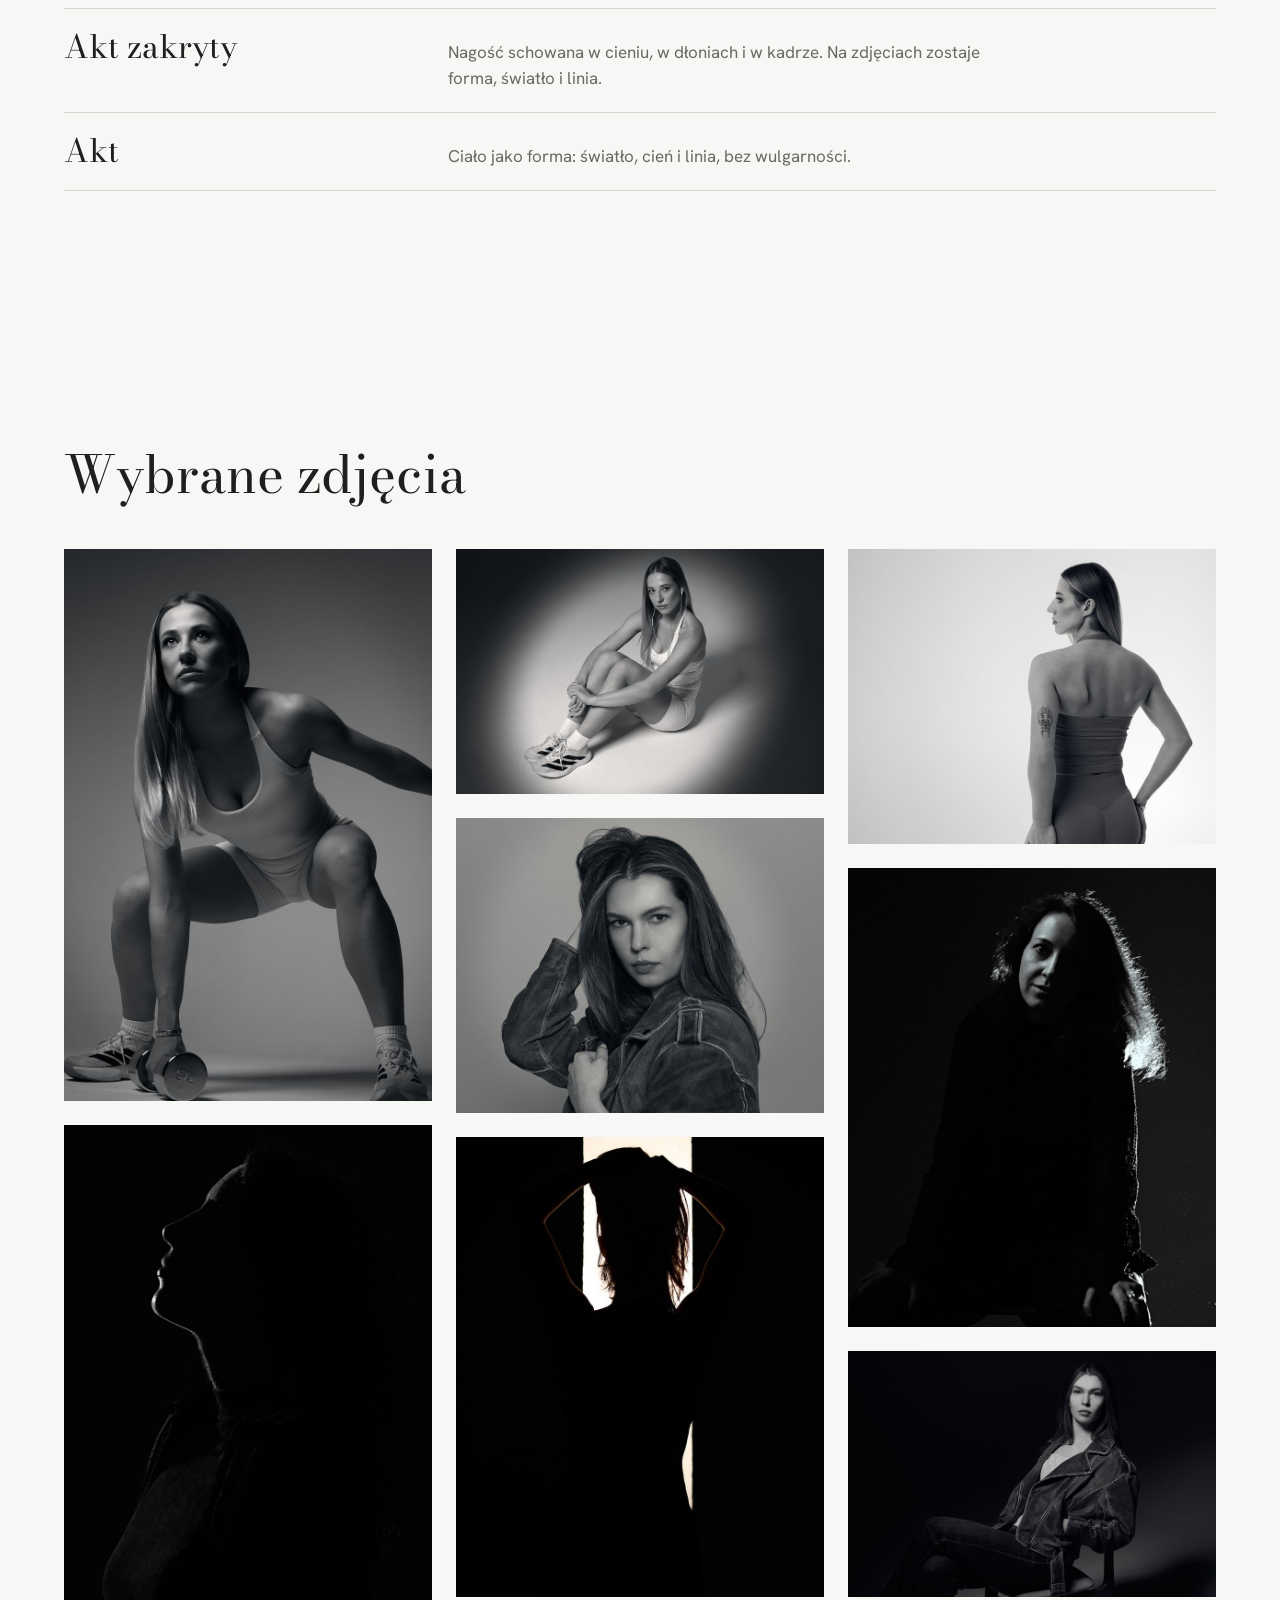
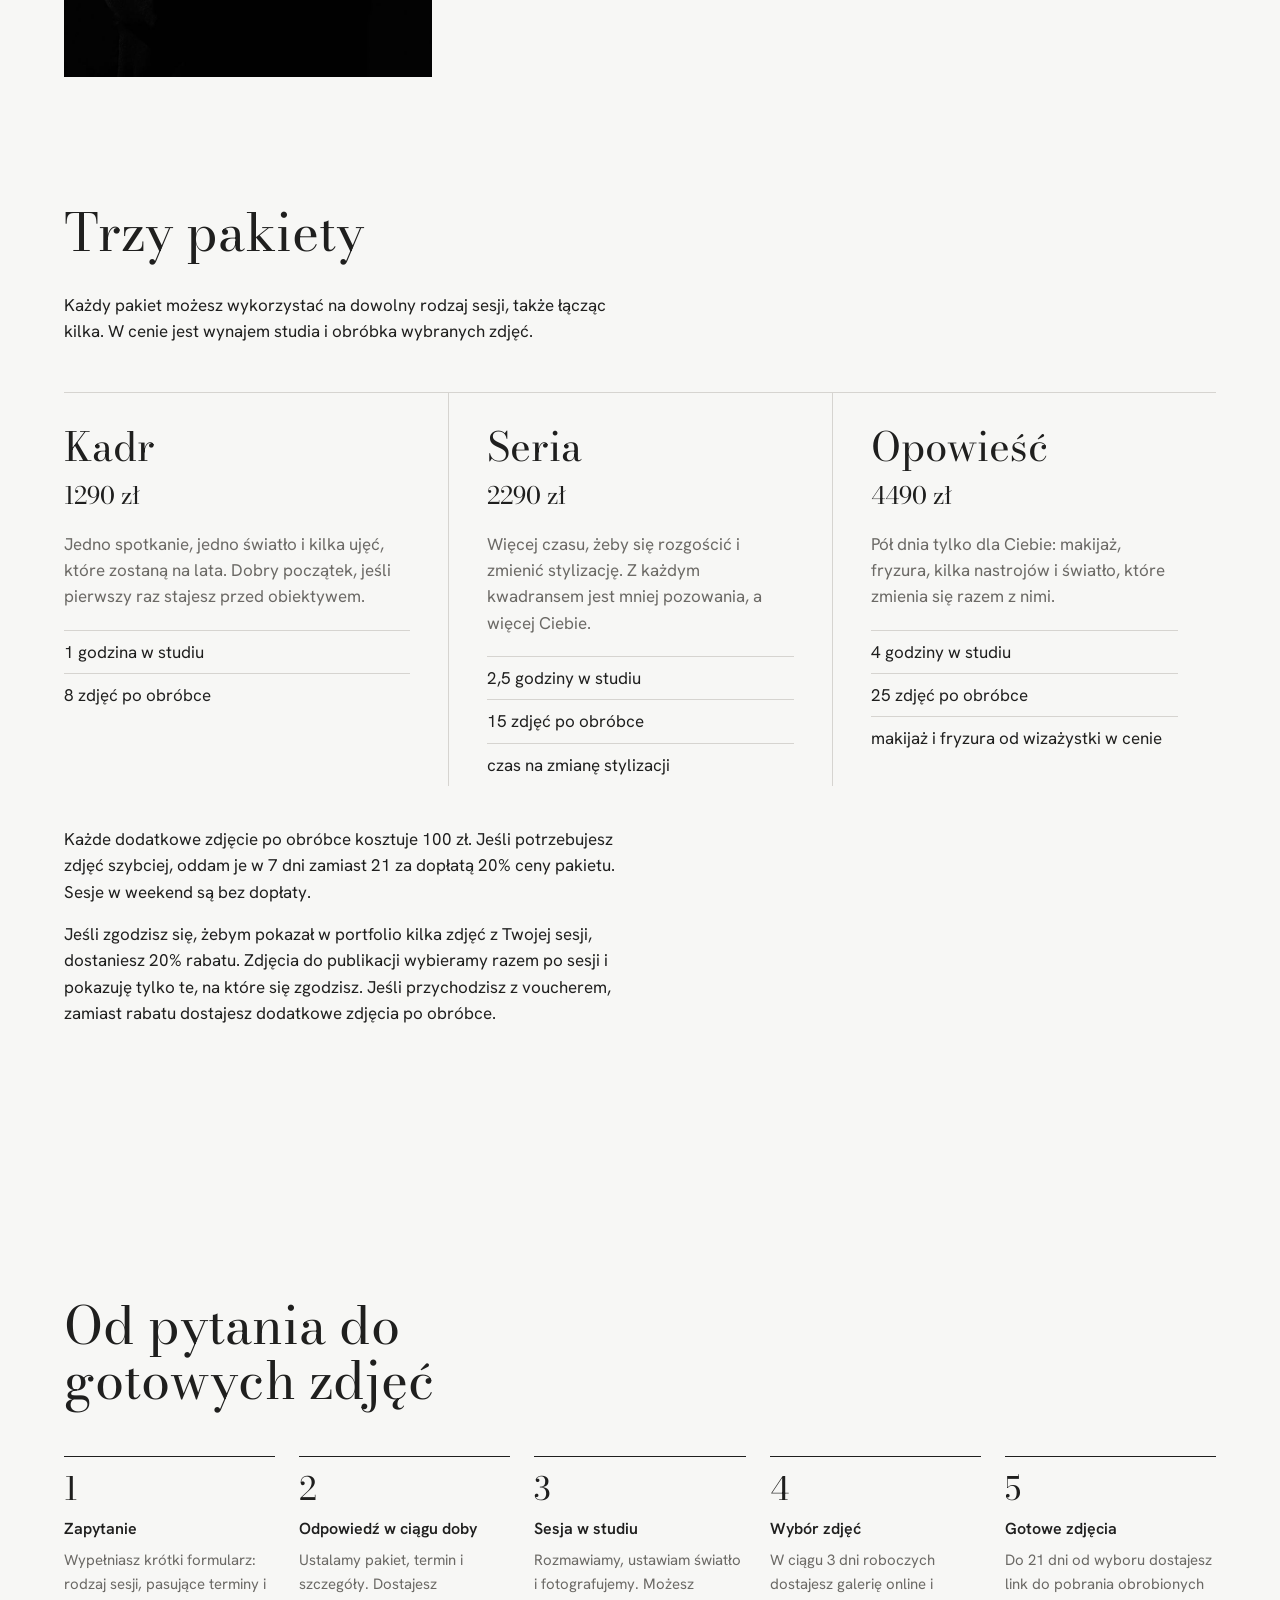
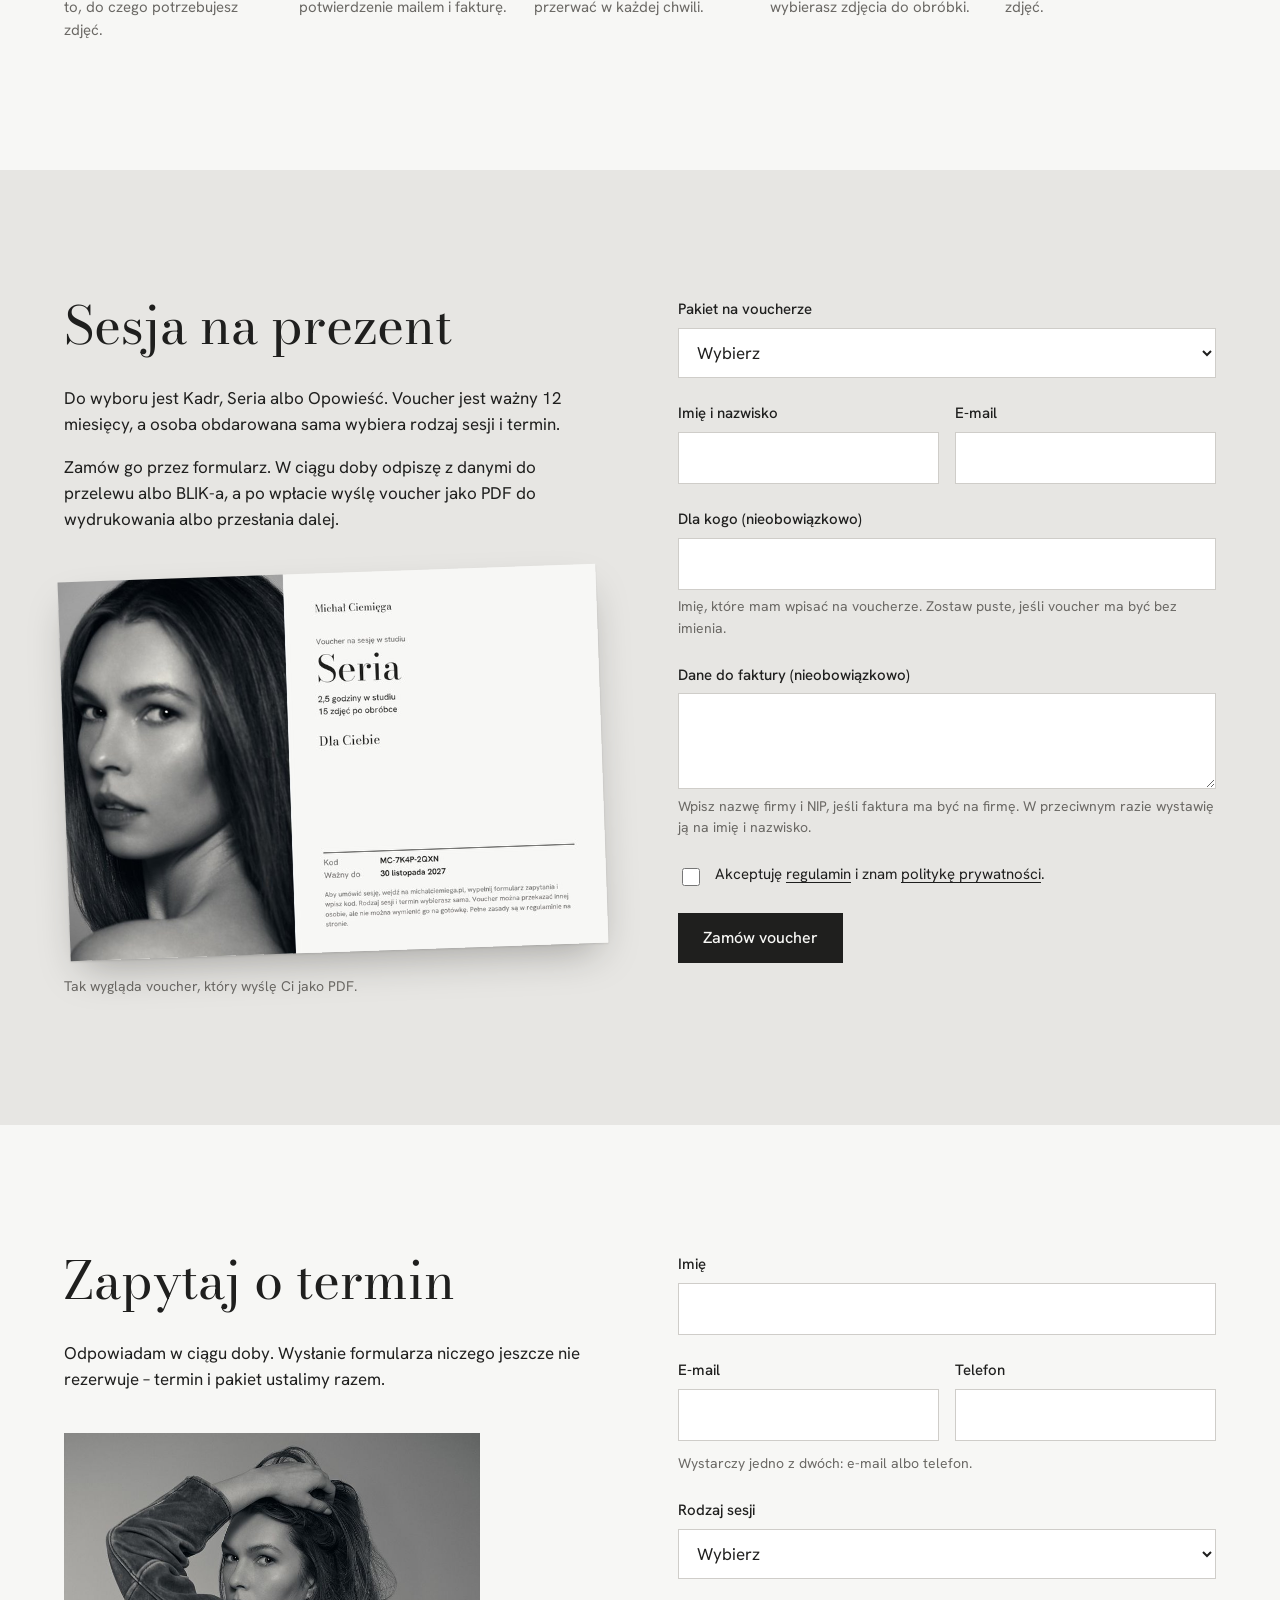
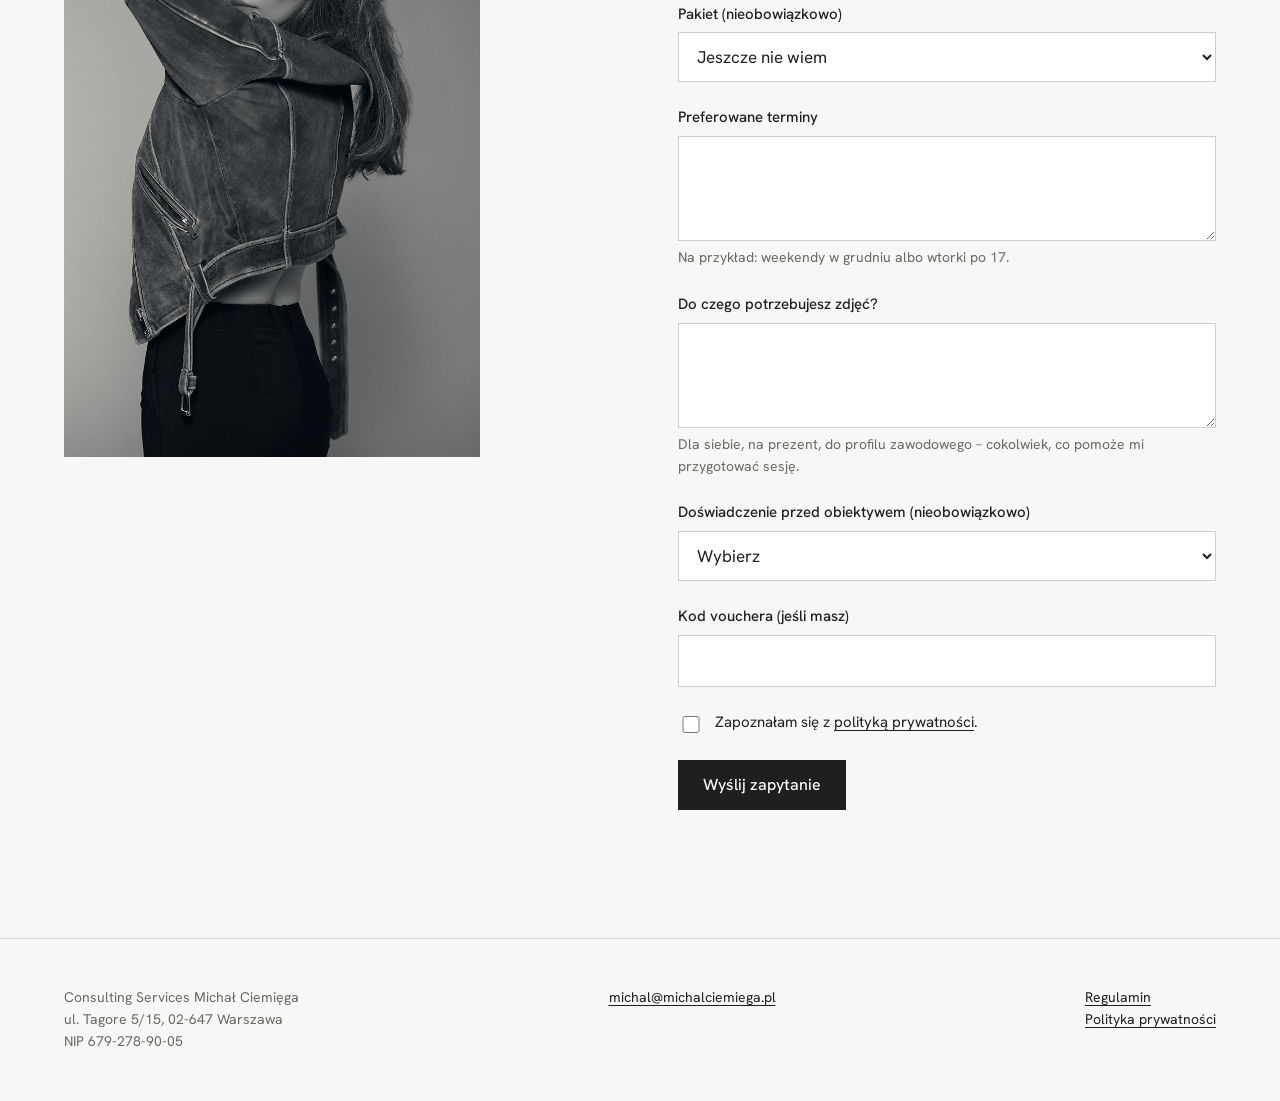
==== commit ff696eef: "Rabat za publikację przy sesji z vouchera jako dodatkowe zdjęcia Co-Authored-By: Claude Opus 5.5 <no" ====
--- a/index.html
+++ b/index.html
@@ -148,7 +148,7 @@
       </div>
       <div class="tekst dodatki">
         <p>Każde dodatkowe zdjęcie po obróbce kosztuje 100 zł. Jeśli potrzebujesz zdjęć szybciej, oddam je w 7 dni zamiast 21 za dopłatą 20% ceny pakietu. Sesje w weekend są bez dopłaty.</p>
-        <p>Jeśli zgodzisz się, żebym pokazał w portfolio kilka zdjęć z Twojej sesji, dostaniesz 20% rabatu. Zdjęcia do publikacji wybieramy razem po sesji i pokazuję tylko te, na które się zgodzisz.</p>
+        <p>Jeśli zgodzisz się, żebym pokazał w portfolio kilka zdjęć z Twojej sesji, dostaniesz 20% rabatu. Zdjęcia do publikacji wybieramy razem po sesji i pokazuję tylko te, na które się zgodzisz. Jeśli przychodzisz z voucherem, zamiast rabatu dostajesz dodatkowe zdjęcia po obróbce.</p>
       </div>
     </section>
 
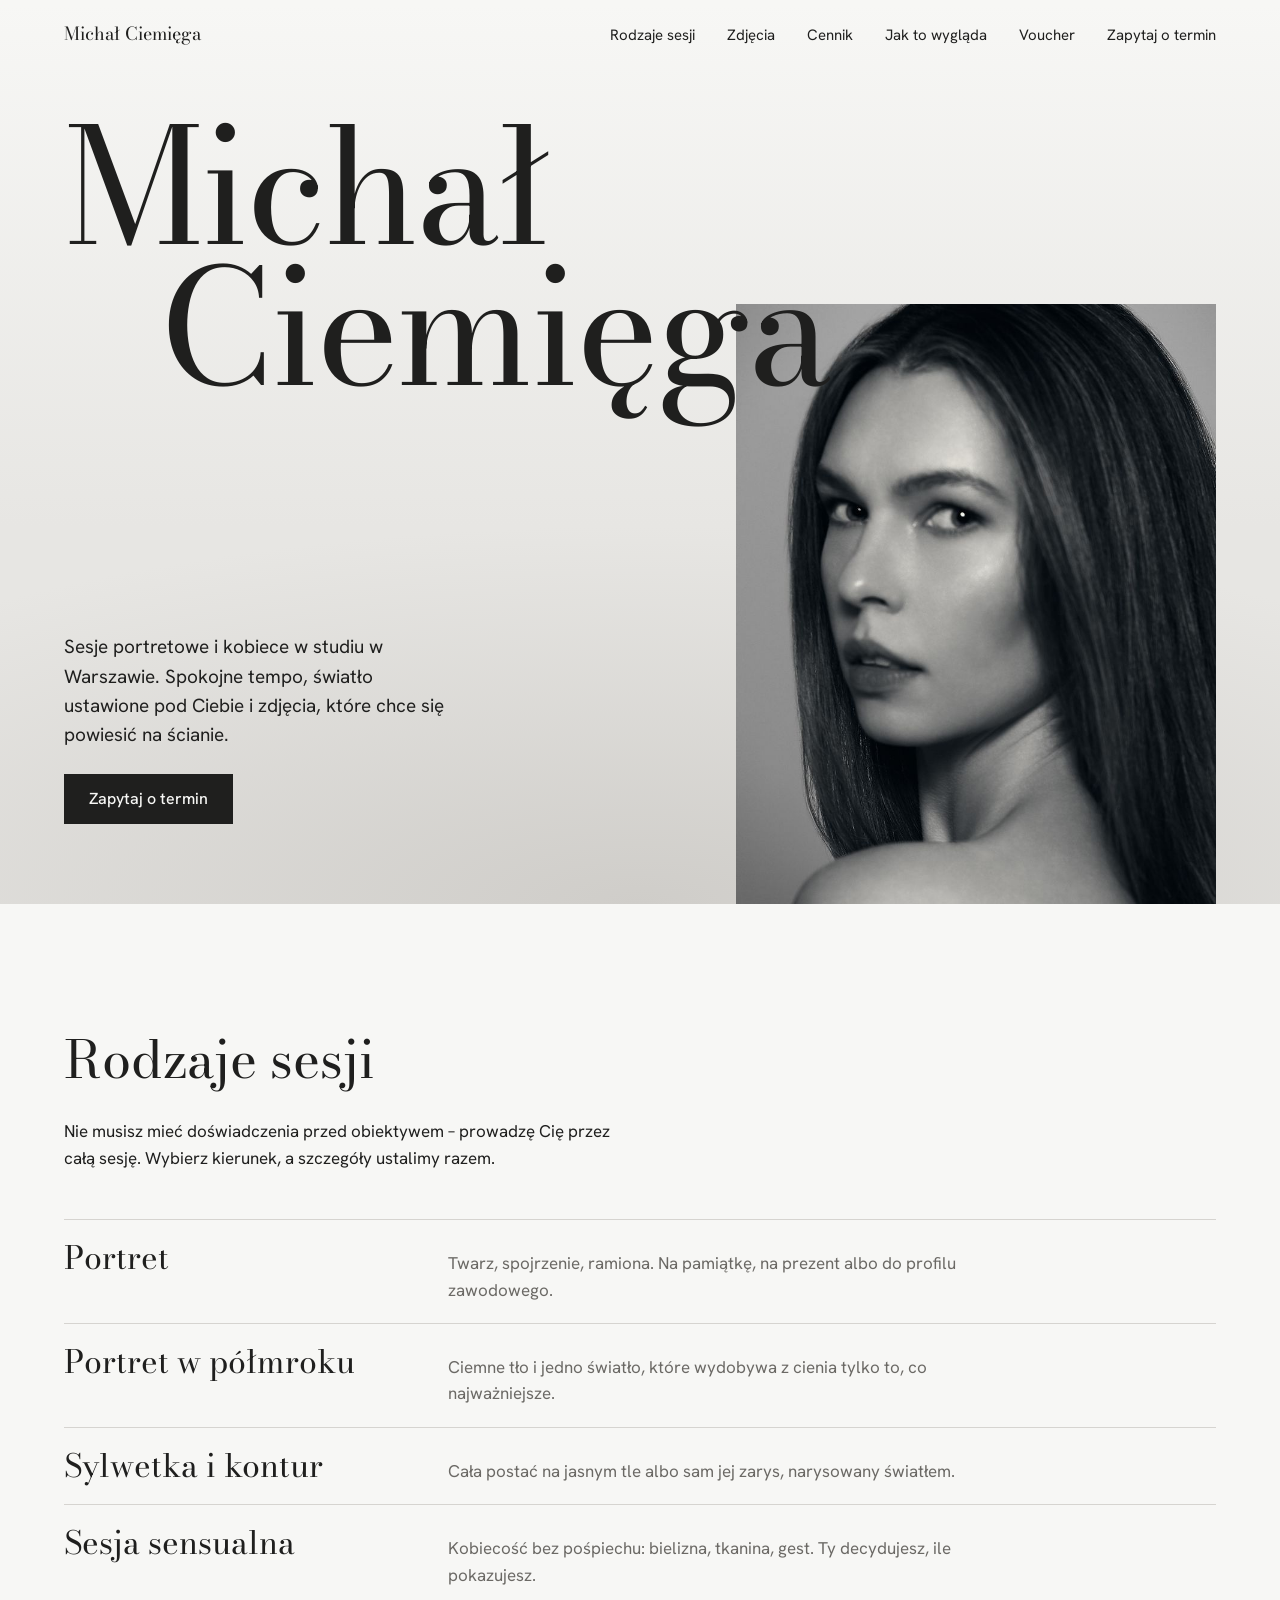
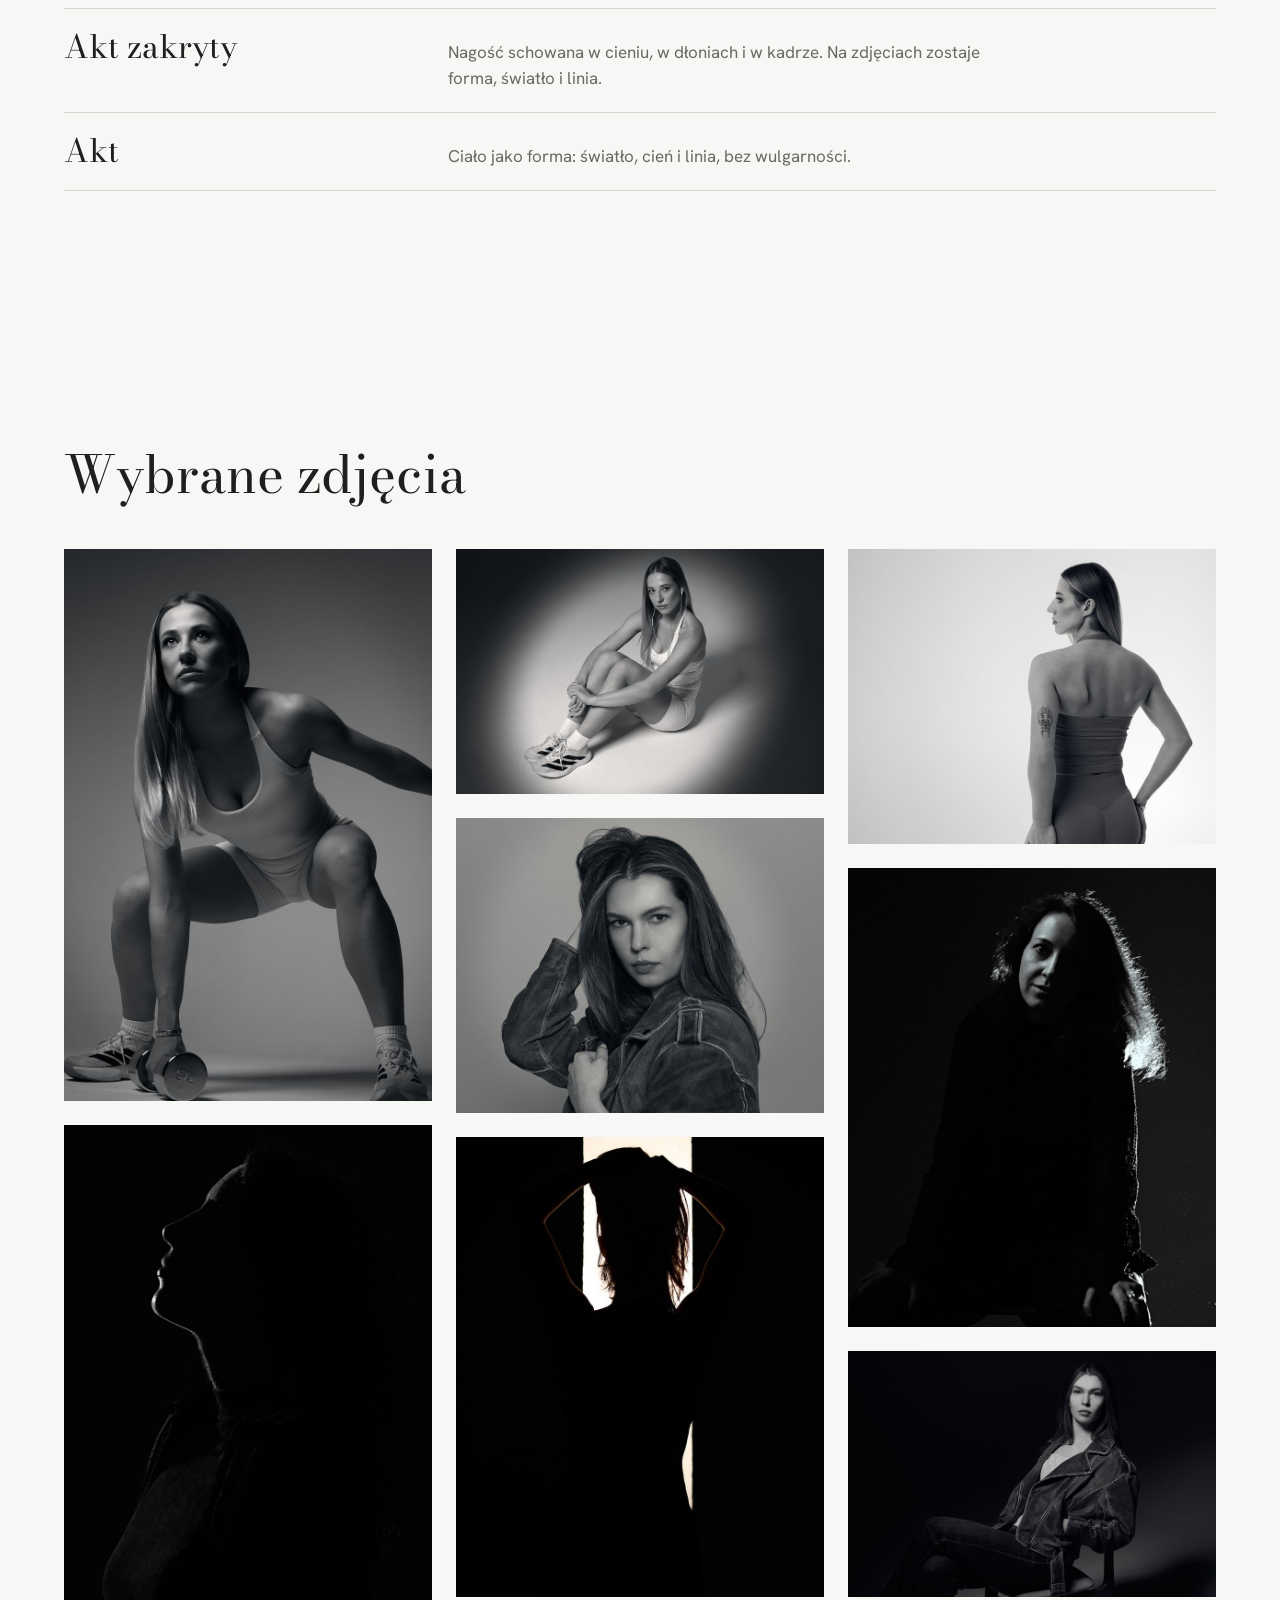
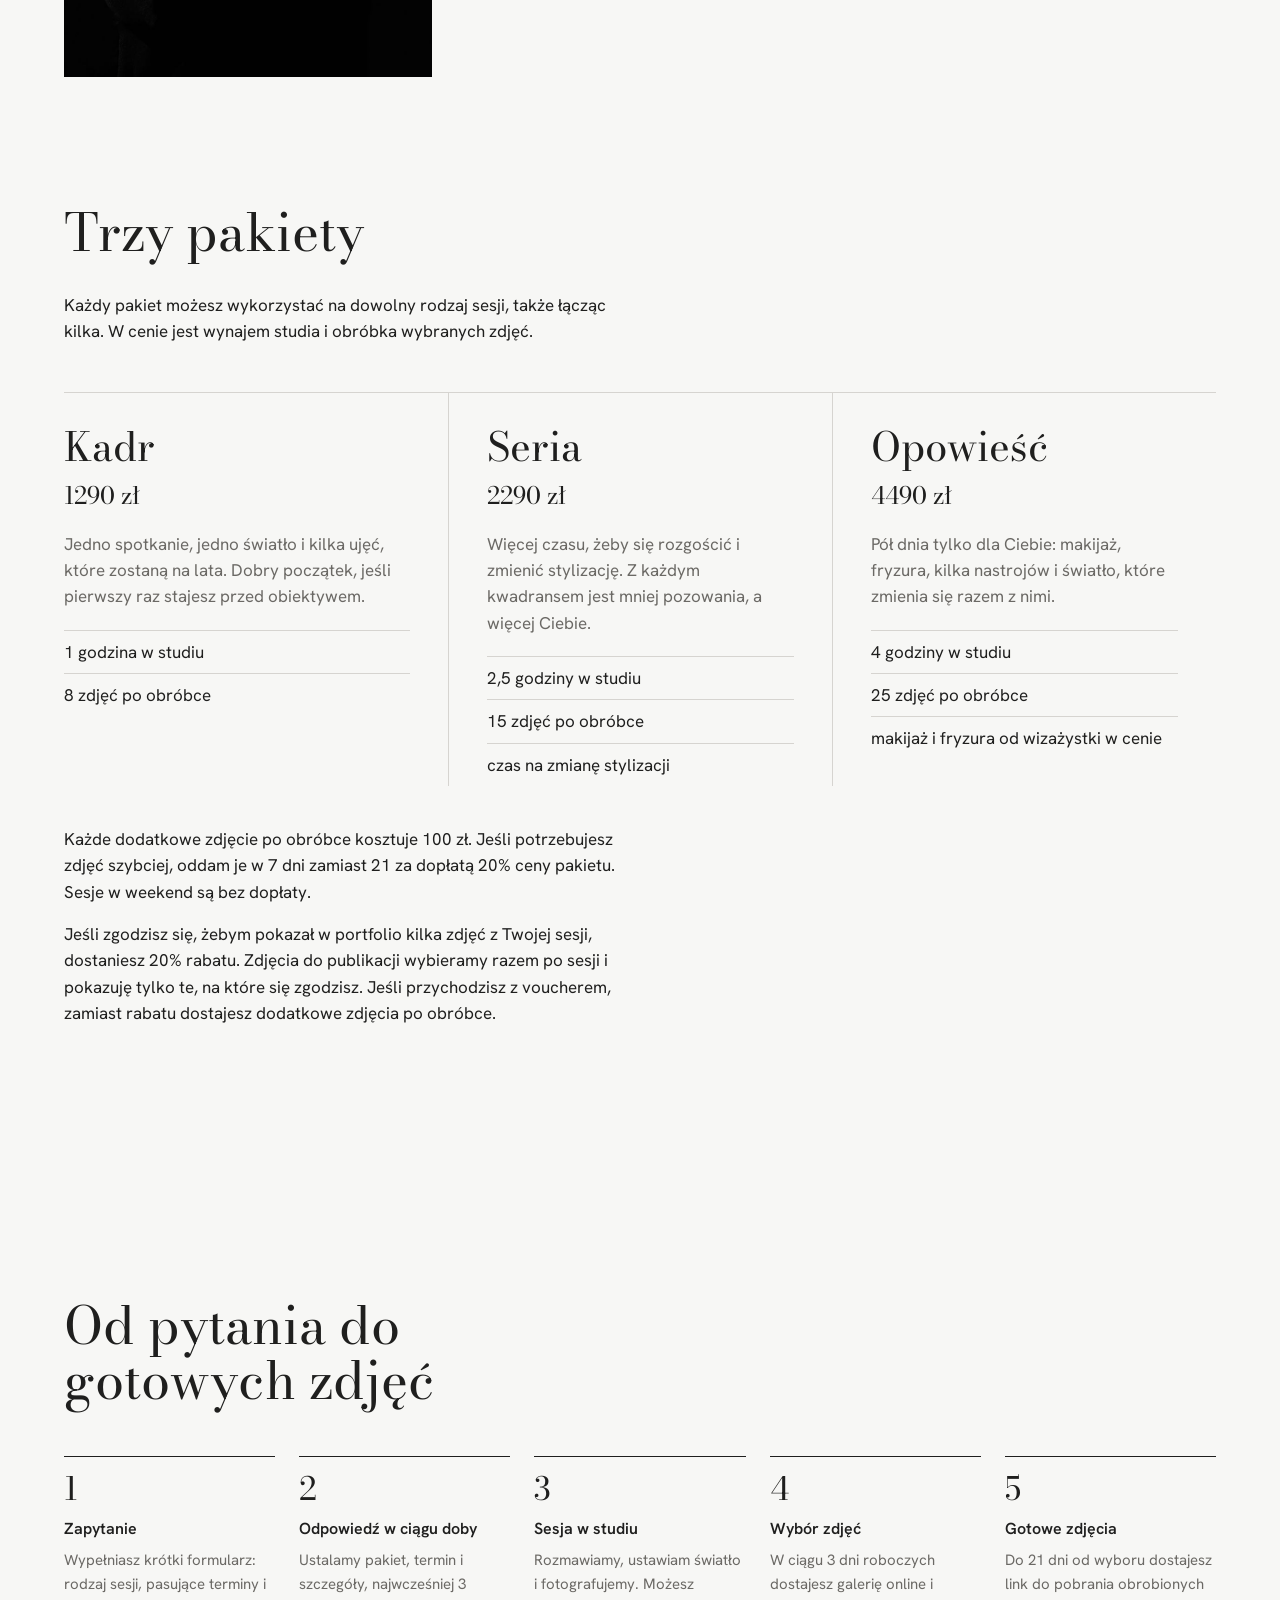
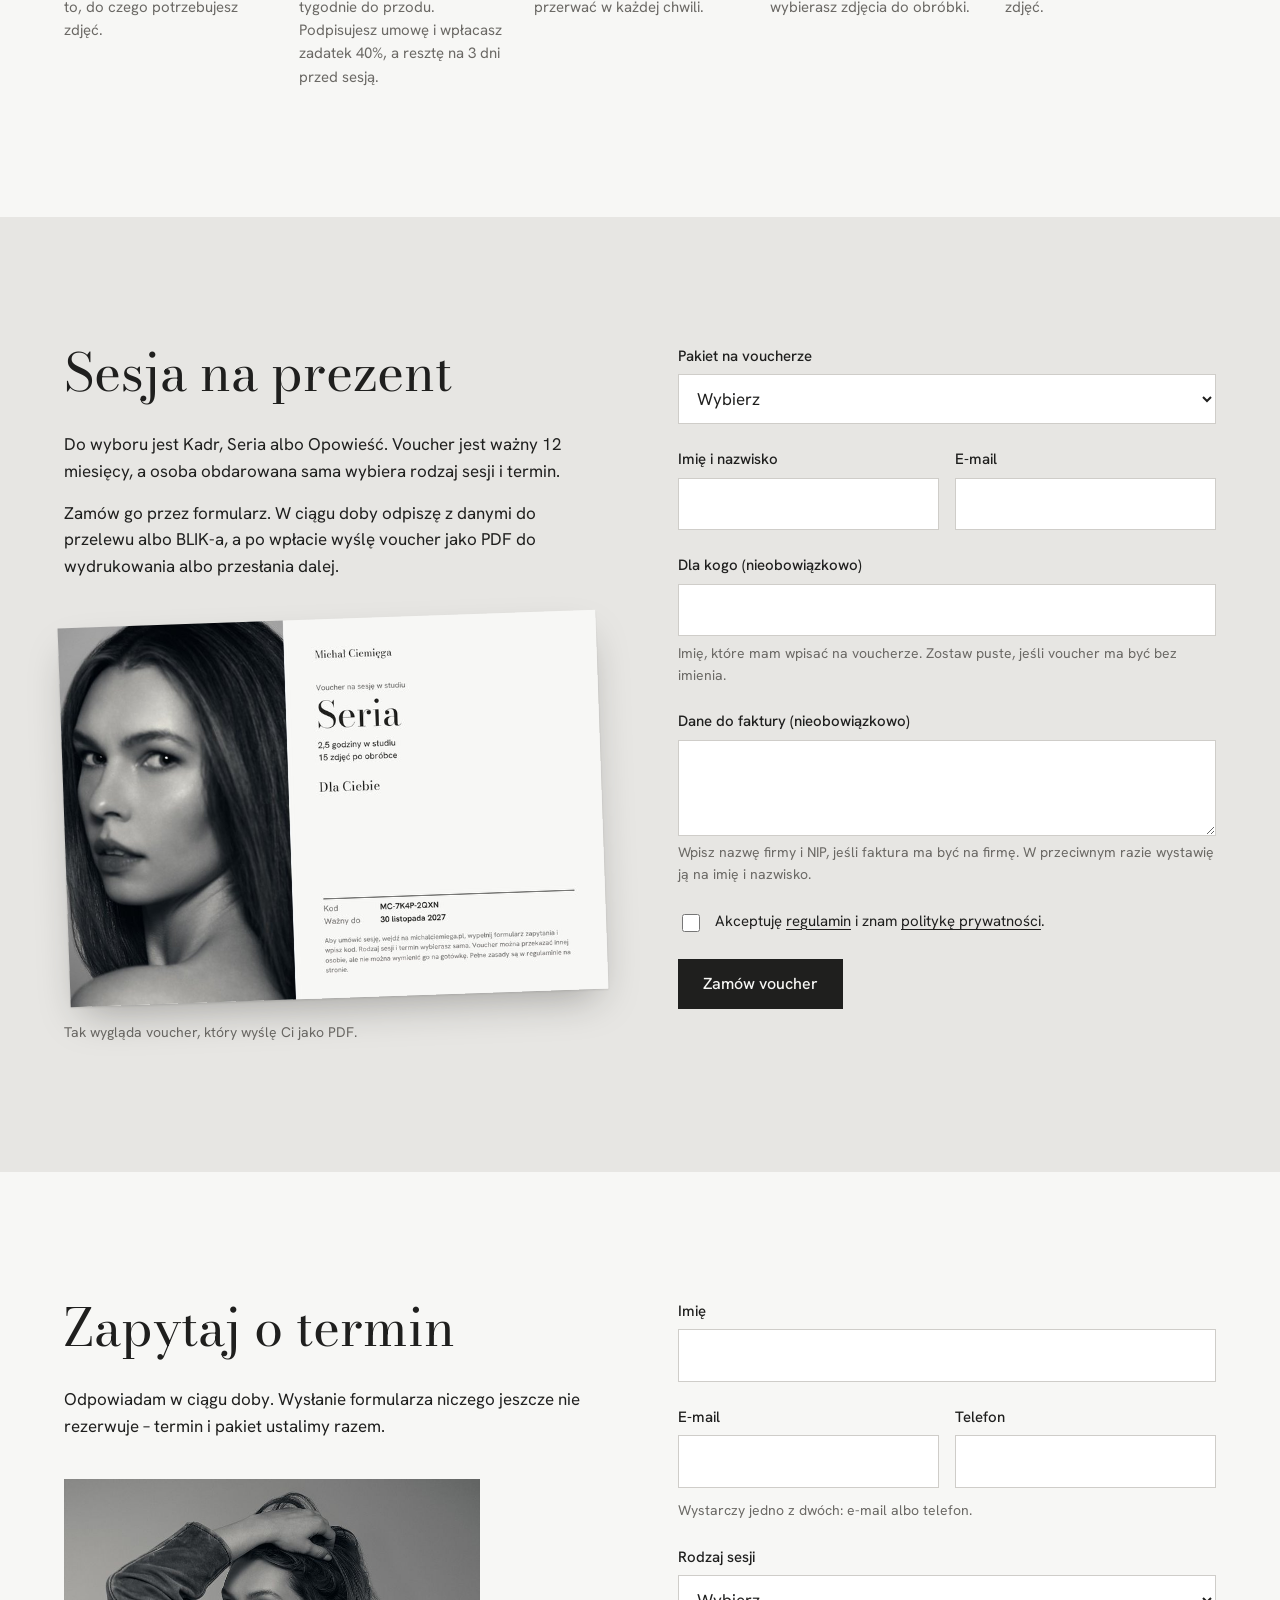
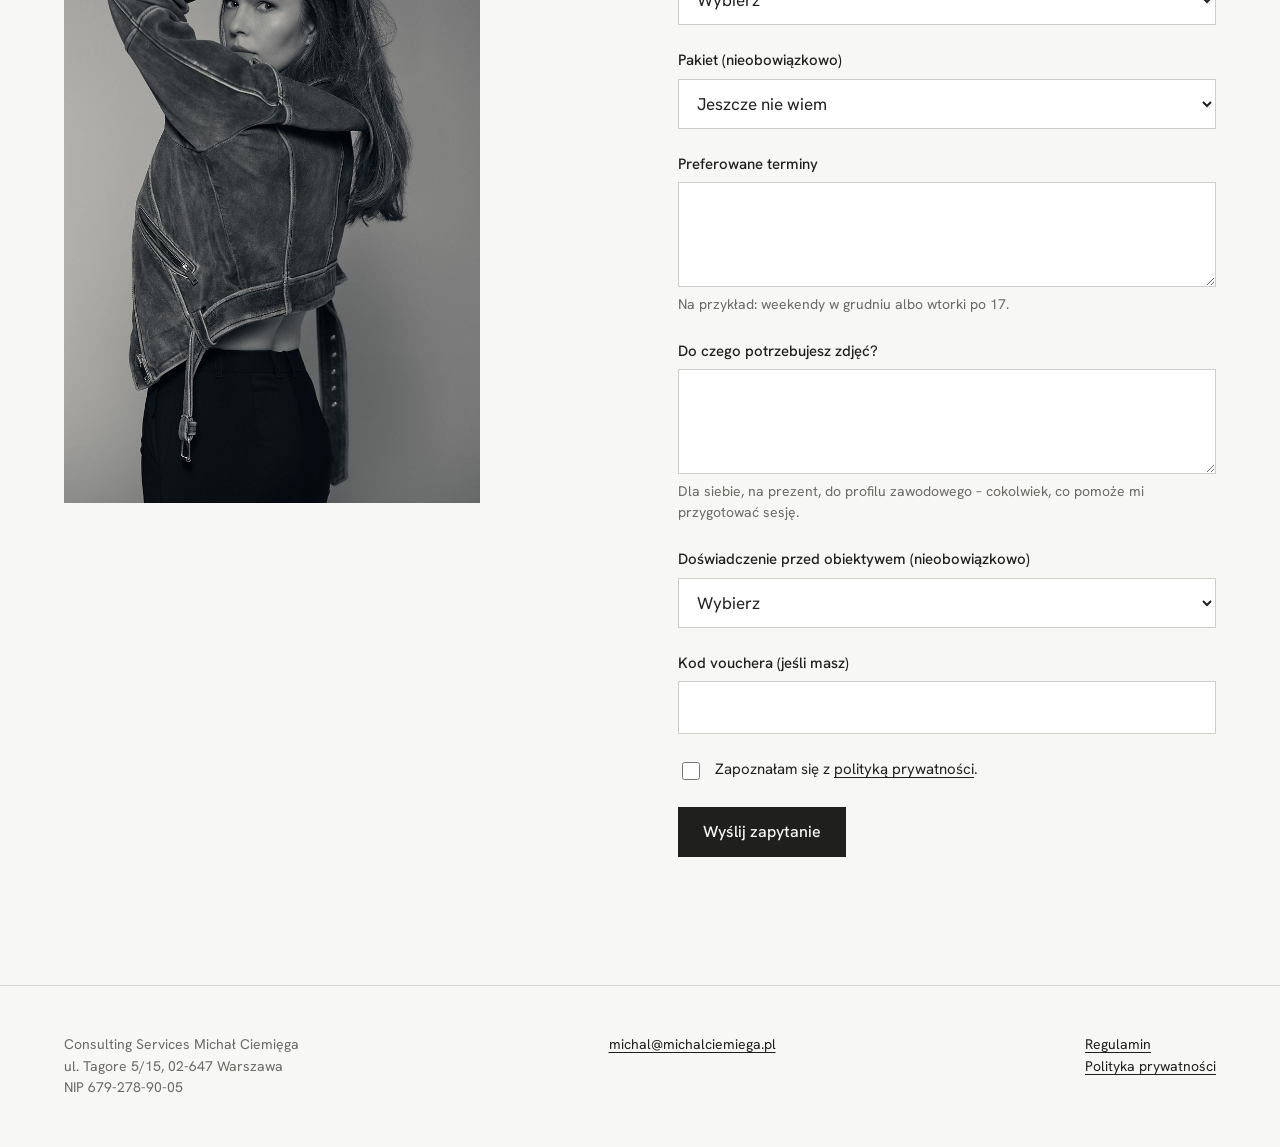
==== commit 3541df5d: "Podpisywana umowa, zadatek 40% i termin sesji co najmniej 21 dni od umowy Co-Authored-By: Claude Opu" ====
--- a/index.html
+++ b/index.html
@@ -161,7 +161,7 @@
         </li>
         <li>
           <h3>Odpowiedź w ciągu doby</h3>
-          <p>Ustalamy pakiet, termin i szczegóły. Dostajesz potwierdzenie mailem i fakturę.</p>
+          <p>Ustalamy pakiet, termin i szczegóły, najwcześniej 3 tygodnie do przodu. Podpisujesz umowę i wpłacasz zadatek 40%, a resztę na 3 dni przed sesją.</p>
         </li>
         <li>
           <h3>Sesja w studiu</h3>
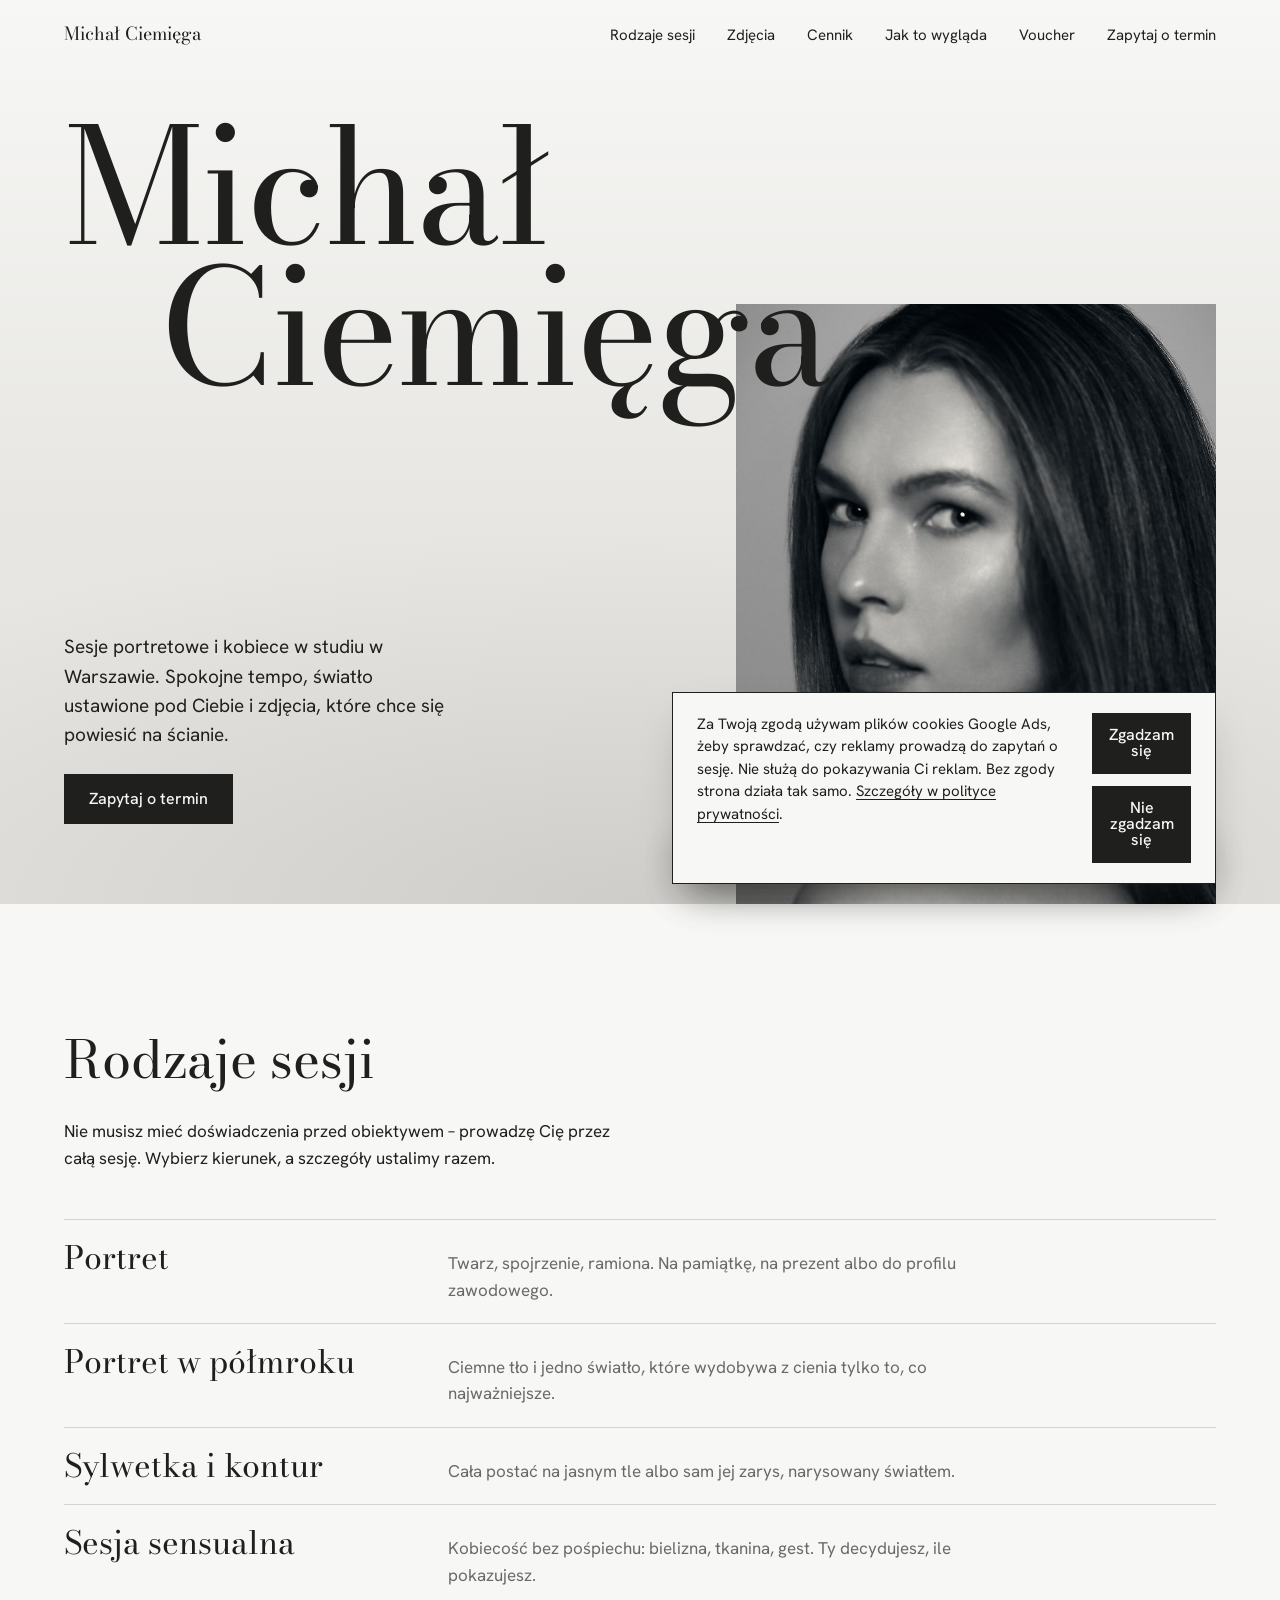
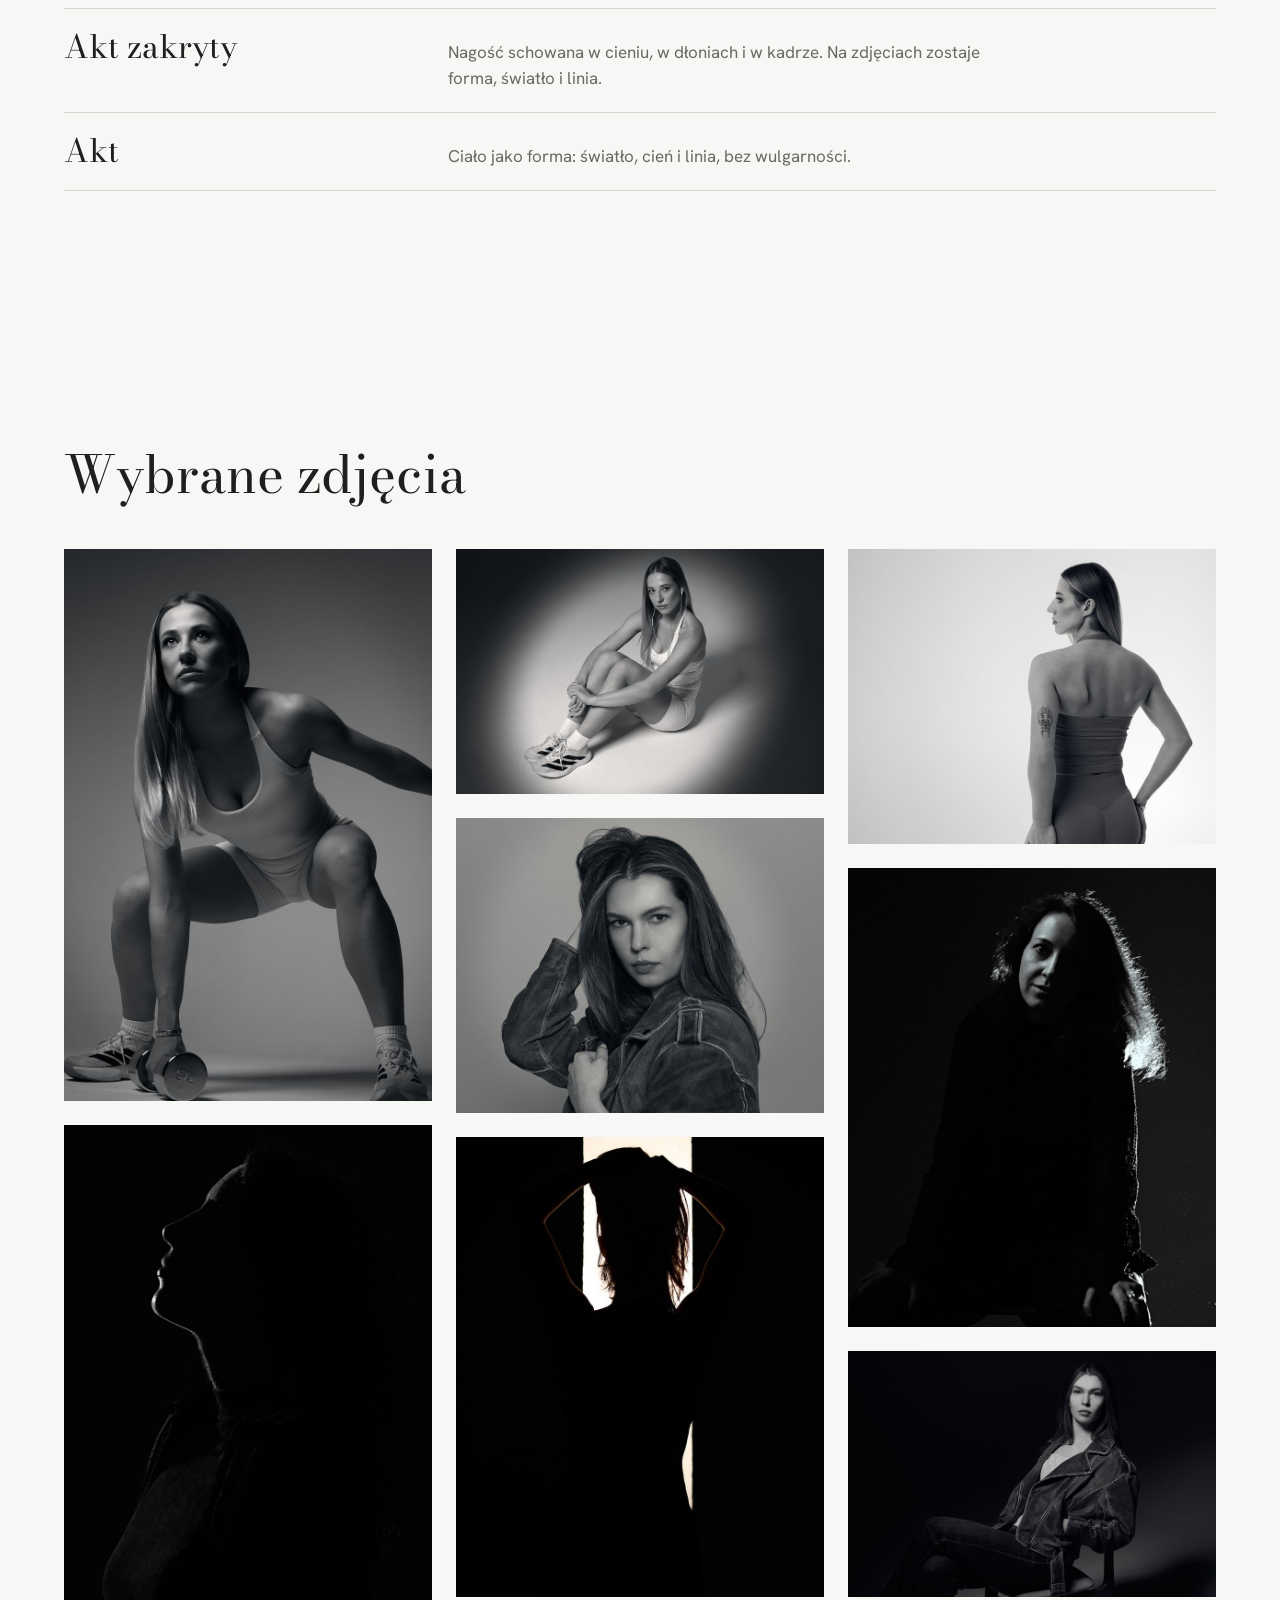
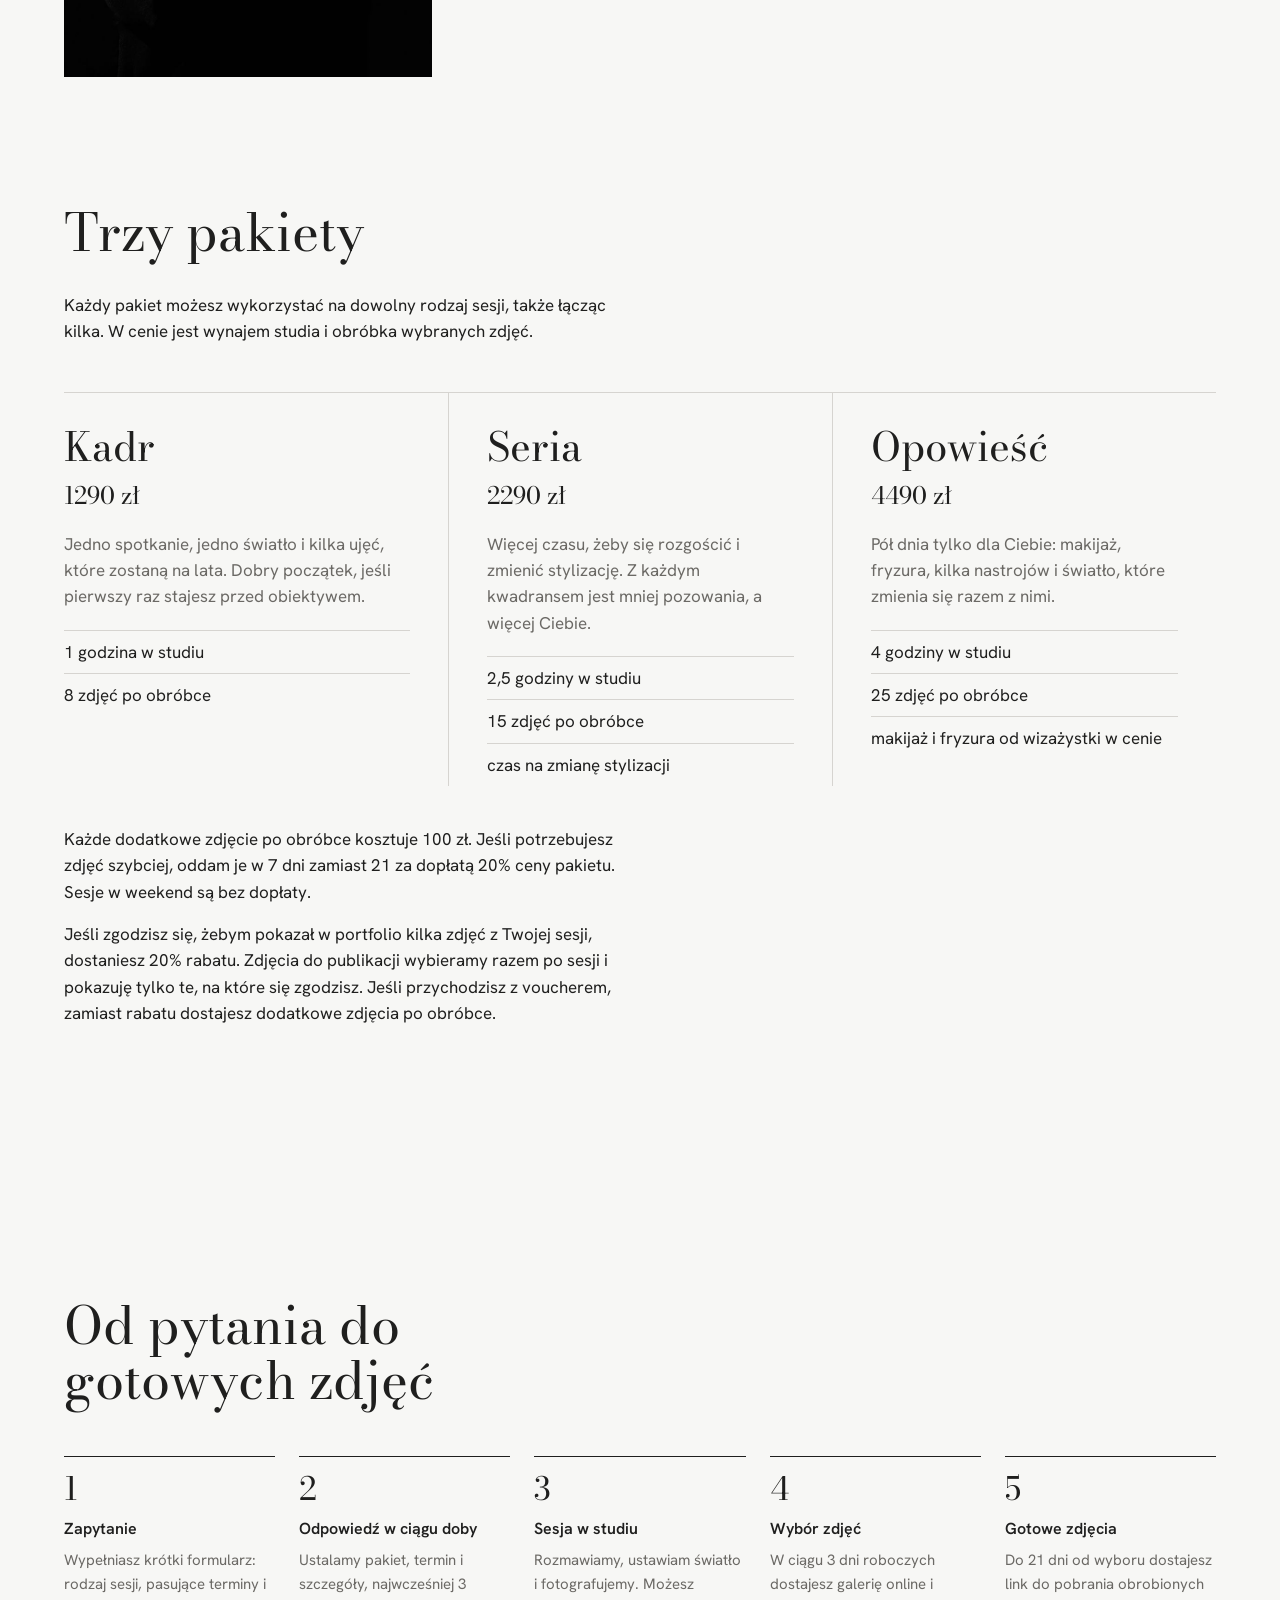
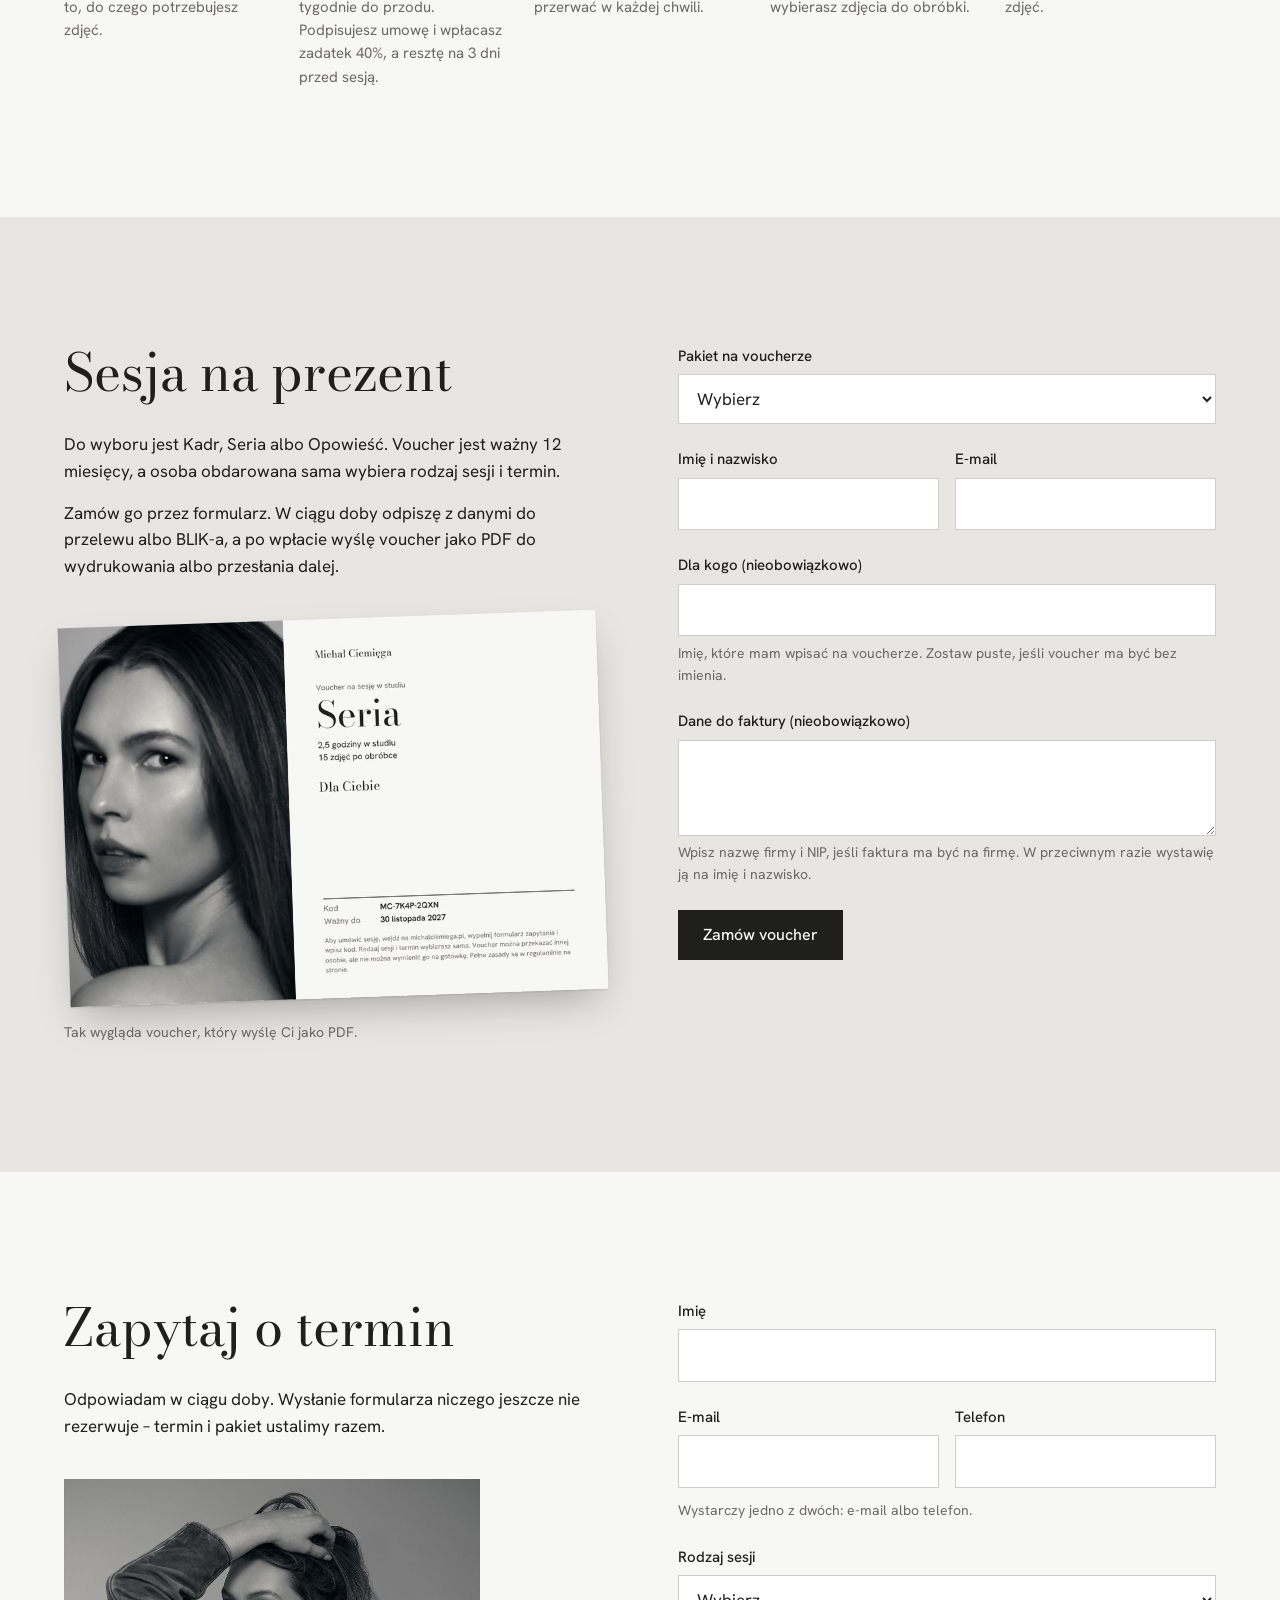
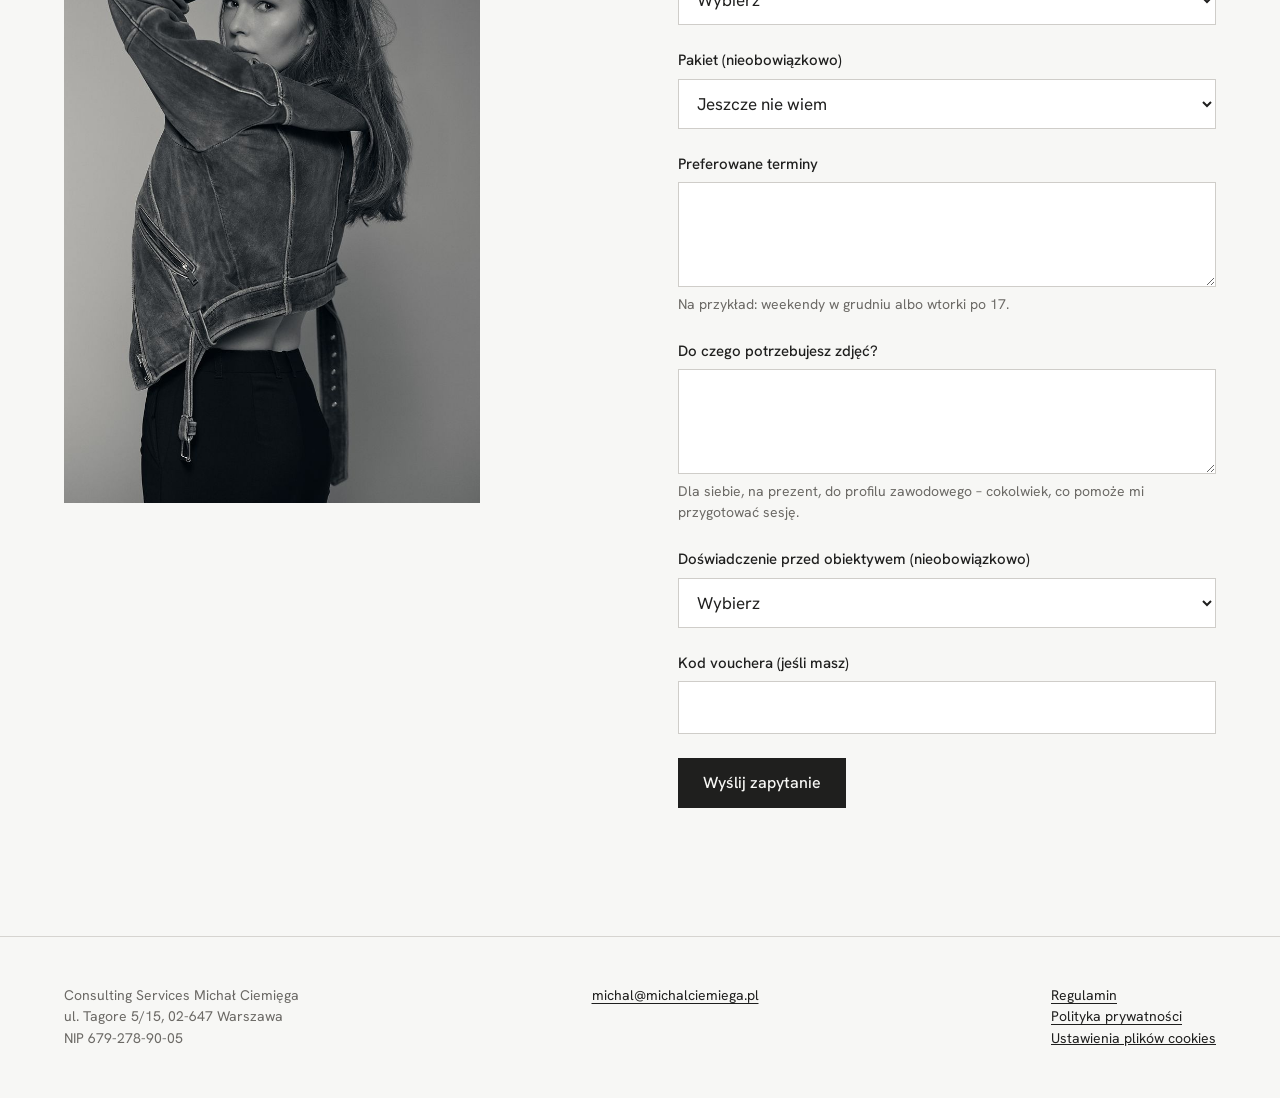
==== commit ecc14436: "Pasek zgody na pliki cookies i pomiar konwersji Google Ads (zapytanie, voucher); polityka prywatnośc" ====
--- a/index.html
+++ b/index.html
@@ -21,8 +21,9 @@
   <meta property="og:image:width" content="1200">
   <meta property="og:image:height" content="630">
   <meta name="twitter:card" content="summary_large_image">
+  <script src="/assets/zgoda.js?v=6c8dcc45" defer></script>
   <!-- /glowa -->
-  <link rel="stylesheet" href="/assets/style.css?v=b68d5e73">
+  <link rel="stylesheet" href="/assets/style.css?v=dd81bf63">
 </head>
 <body>
   <a class="skip" href="#tresc">Przejdź do treści</a>
@@ -192,7 +193,7 @@
         </figure>
       </div>
 
-      <form class="formularz" id="formularz-voucher" action="/api/voucher" method="post" novalidate data-sukces="Zamówienie wysłane. W ciągu doby odpiszę z danymi do płatności.">
+      <form class="formularz" id="formularz-voucher" action="/api/voucher" method="post" novalidate data-konwersja="voucher" data-sukces="Zamówienie wysłane. W ciągu doby odpiszę z danymi do płatności.">
         <div class="pole">
           <label for="v-pakiet">Pakiet na voucherze</label>
           <select id="v-pakiet" name="pakiet" required>
@@ -250,7 +251,7 @@
         </figure>
       </div>
 
-      <form class="formularz" id="formularz" action="/api/zapytanie" method="post" novalidate data-sukces="Zapytanie wysłane. Odpowiem w ciągu doby.">
+      <form class="formularz" id="formularz" action="/api/zapytanie" method="post" novalidate data-konwersja="zapytanie" data-sukces="Zapytanie wysłane. Odpowiem w ciągu doby.">
         <div class="pole">
           <label for="imie">Imię</label>
           <input type="text" id="imie" name="imie" autocomplete="given-name" required>
@@ -344,6 +345,6 @@
     <p><a href="/regulamin/">Regulamin</a><br><a href="/polityka-prywatnosci/">Polityka prywatności</a></p>
   </footer>
 
-  <script src="/assets/formularz.js?v=a19074df" defer></script>
+  <script src="/assets/formularz.js?v=c43c78d3" defer></script>
 </body>
 </html>
--- a/assets/style.css
+++ b/assets/style.css
@@ -329,6 +329,29 @@
 }
 .stopka p { margin: 0; }
 .stopka a { color: var(--grafit); }
+
+/* ---------- Zgoda na pliki cookies ---------- */
+
+.zgoda {
+  position: fixed; z-index: 50;
+  right: var(--margines); bottom: 1rem; left: var(--margines);
+  max-width: 34rem; margin-left: auto;
+  padding: 1.25rem 1.5rem;
+  background: var(--papier); color: var(--grafit);
+  border: 1px solid var(--grafit);
+  box-shadow: 0 18px 40px -16px rgba(31, 31, 30, 0.35);
+  font-size: 0.9375rem; line-height: 1.5;
+}
+.zgoda[hidden] { display: none; }
+.zgoda p { margin: 0 0 1rem; }
+.zgoda a { color: var(--grafit); }
+.zgoda__przyciski { display: flex; flex-wrap: wrap; gap: 0.75rem; }
+.zgoda__przyciski .przycisk { flex: 1 1 9rem; padding: 0.85rem 1rem; text-align: center; }
+.stopka__link {
+  padding: 0; border: 0; background: none;
+  font: inherit; color: var(--grafit);
+  text-decoration: underline; cursor: pointer;
+}
 
 /* ---------- Mniejsze ekrany ---------- */
 
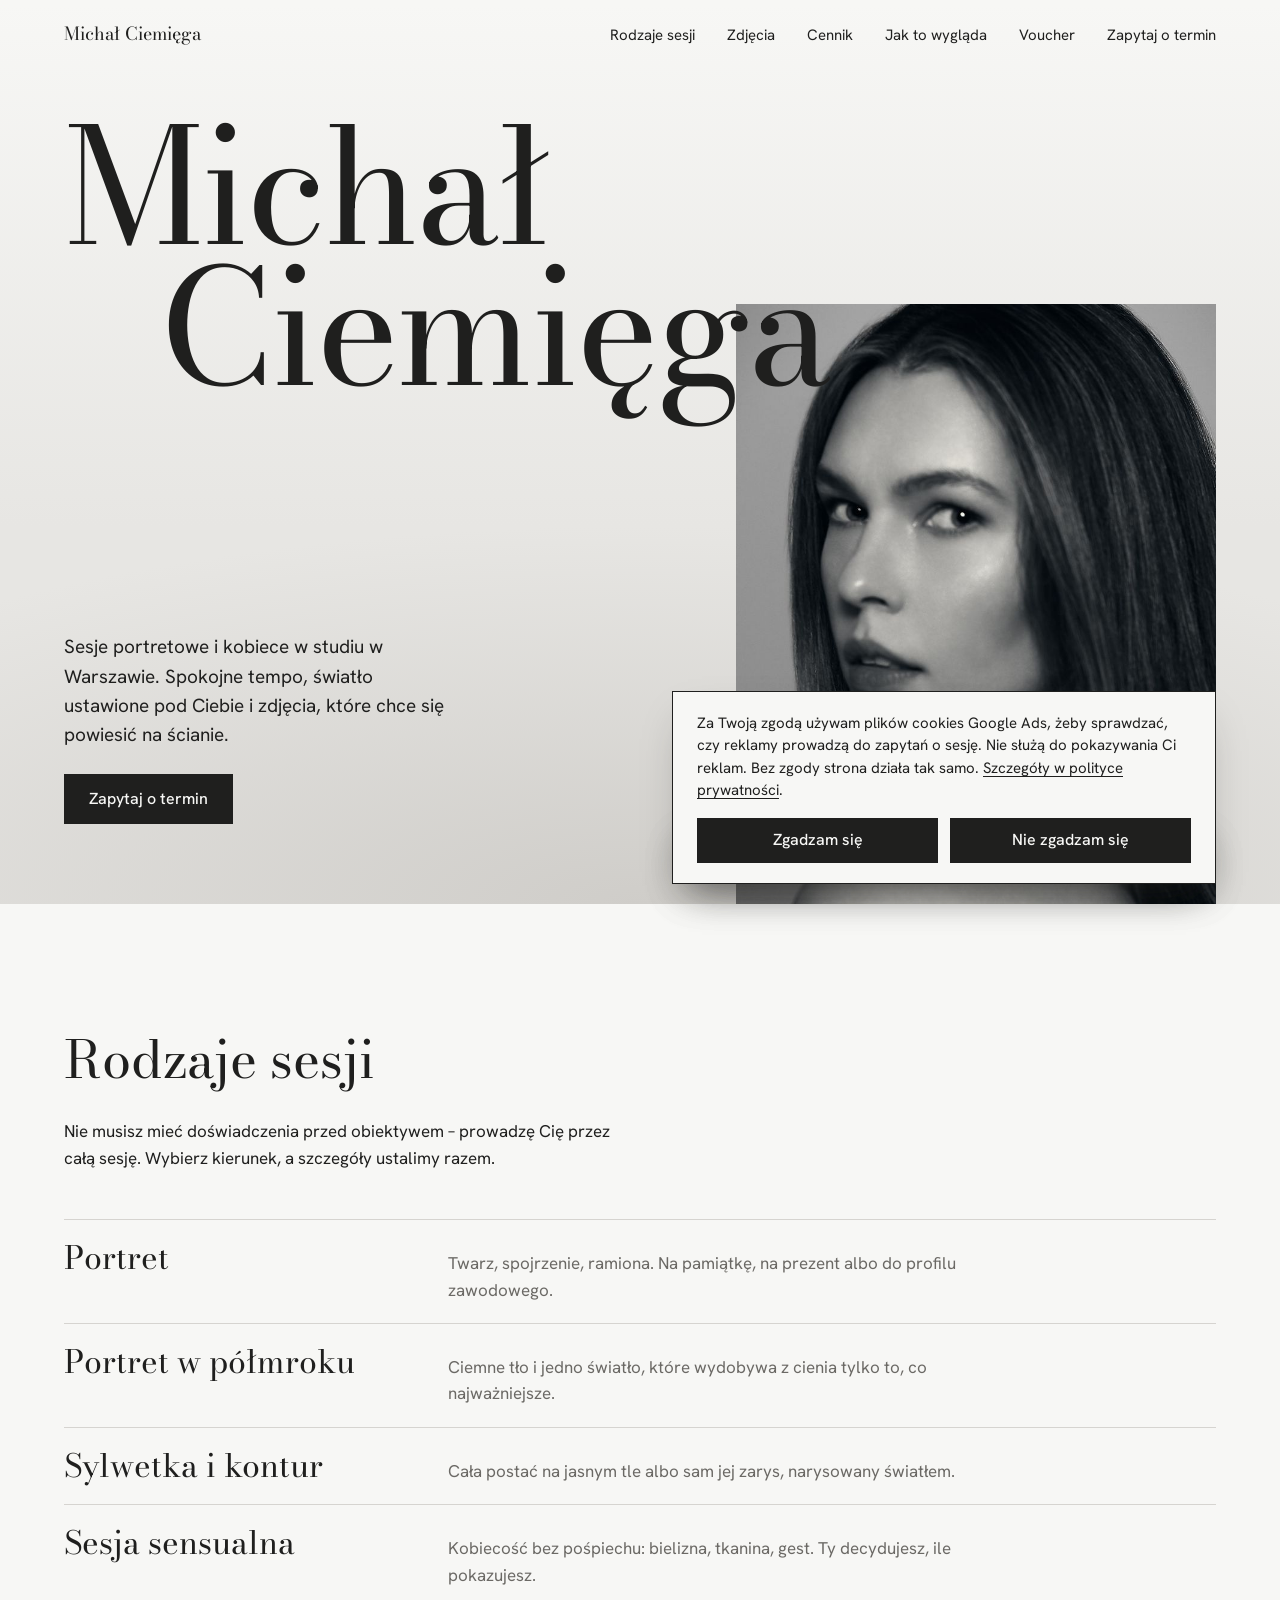
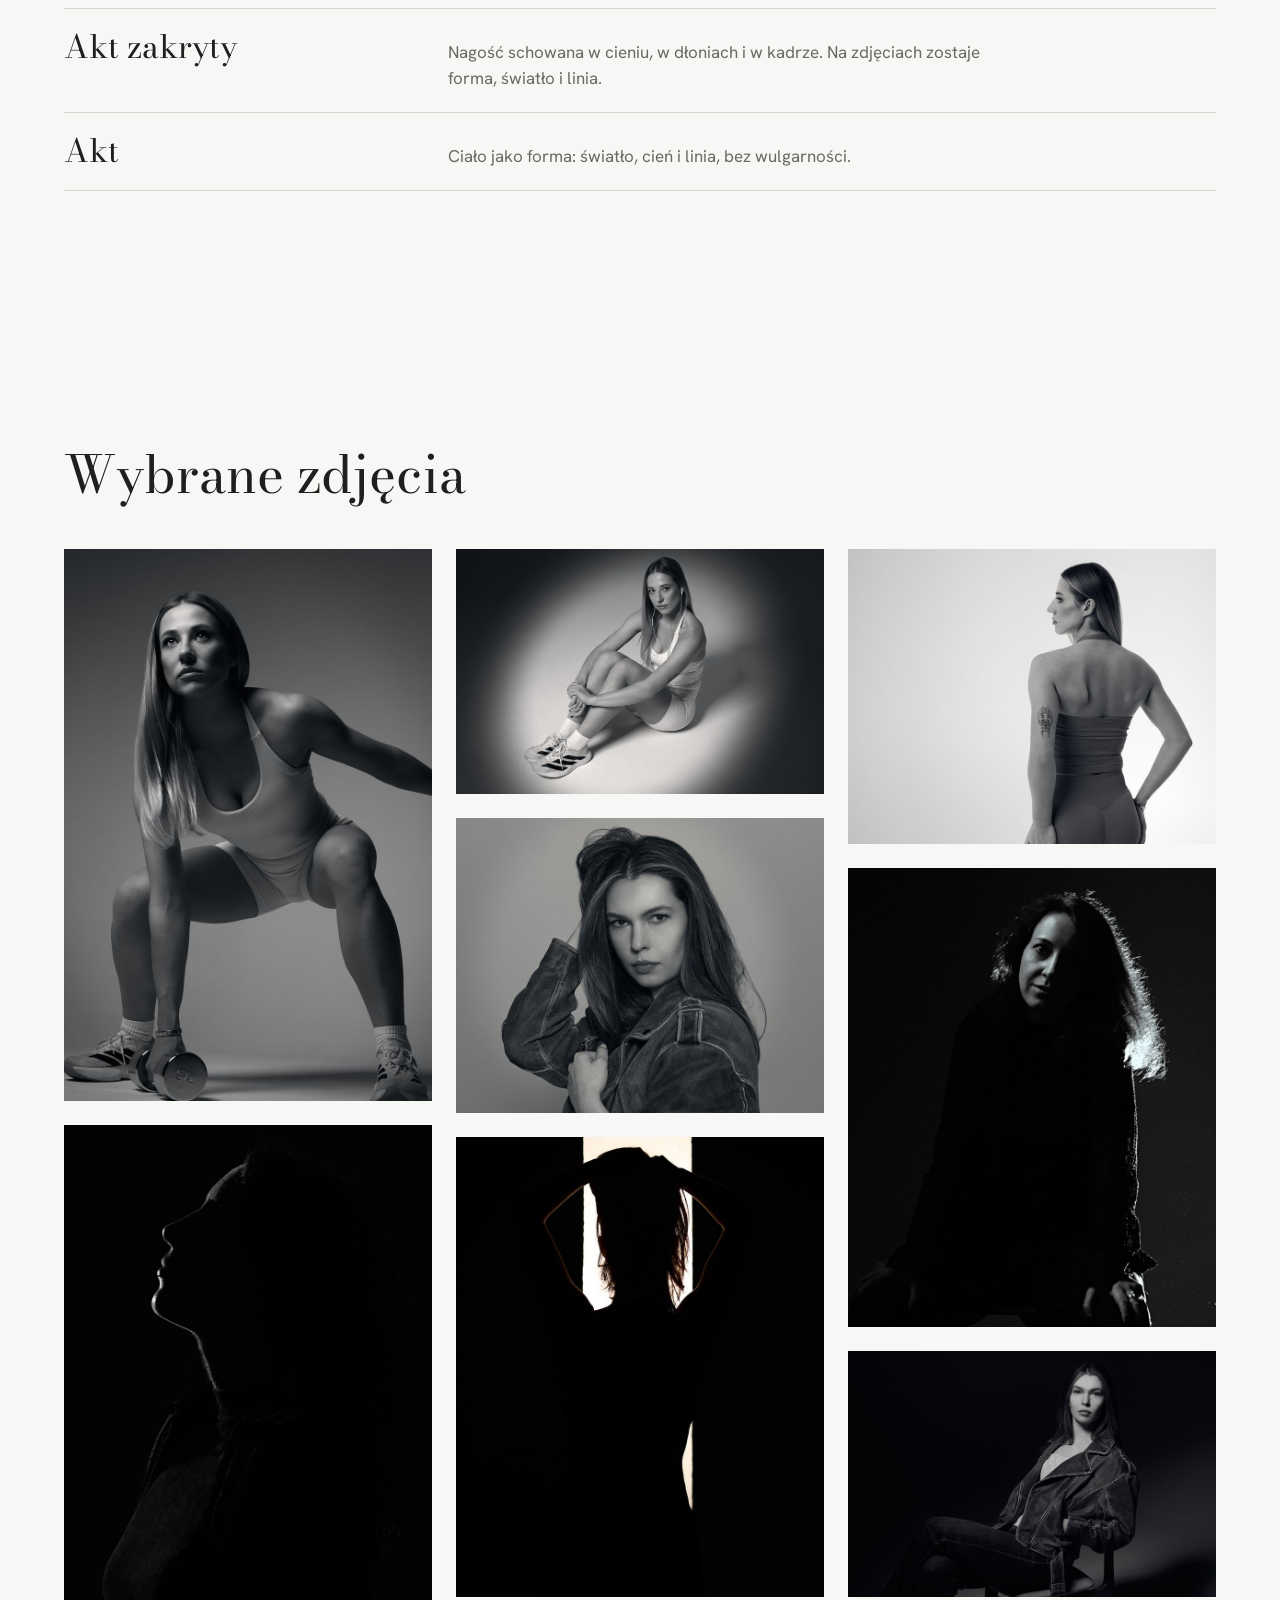
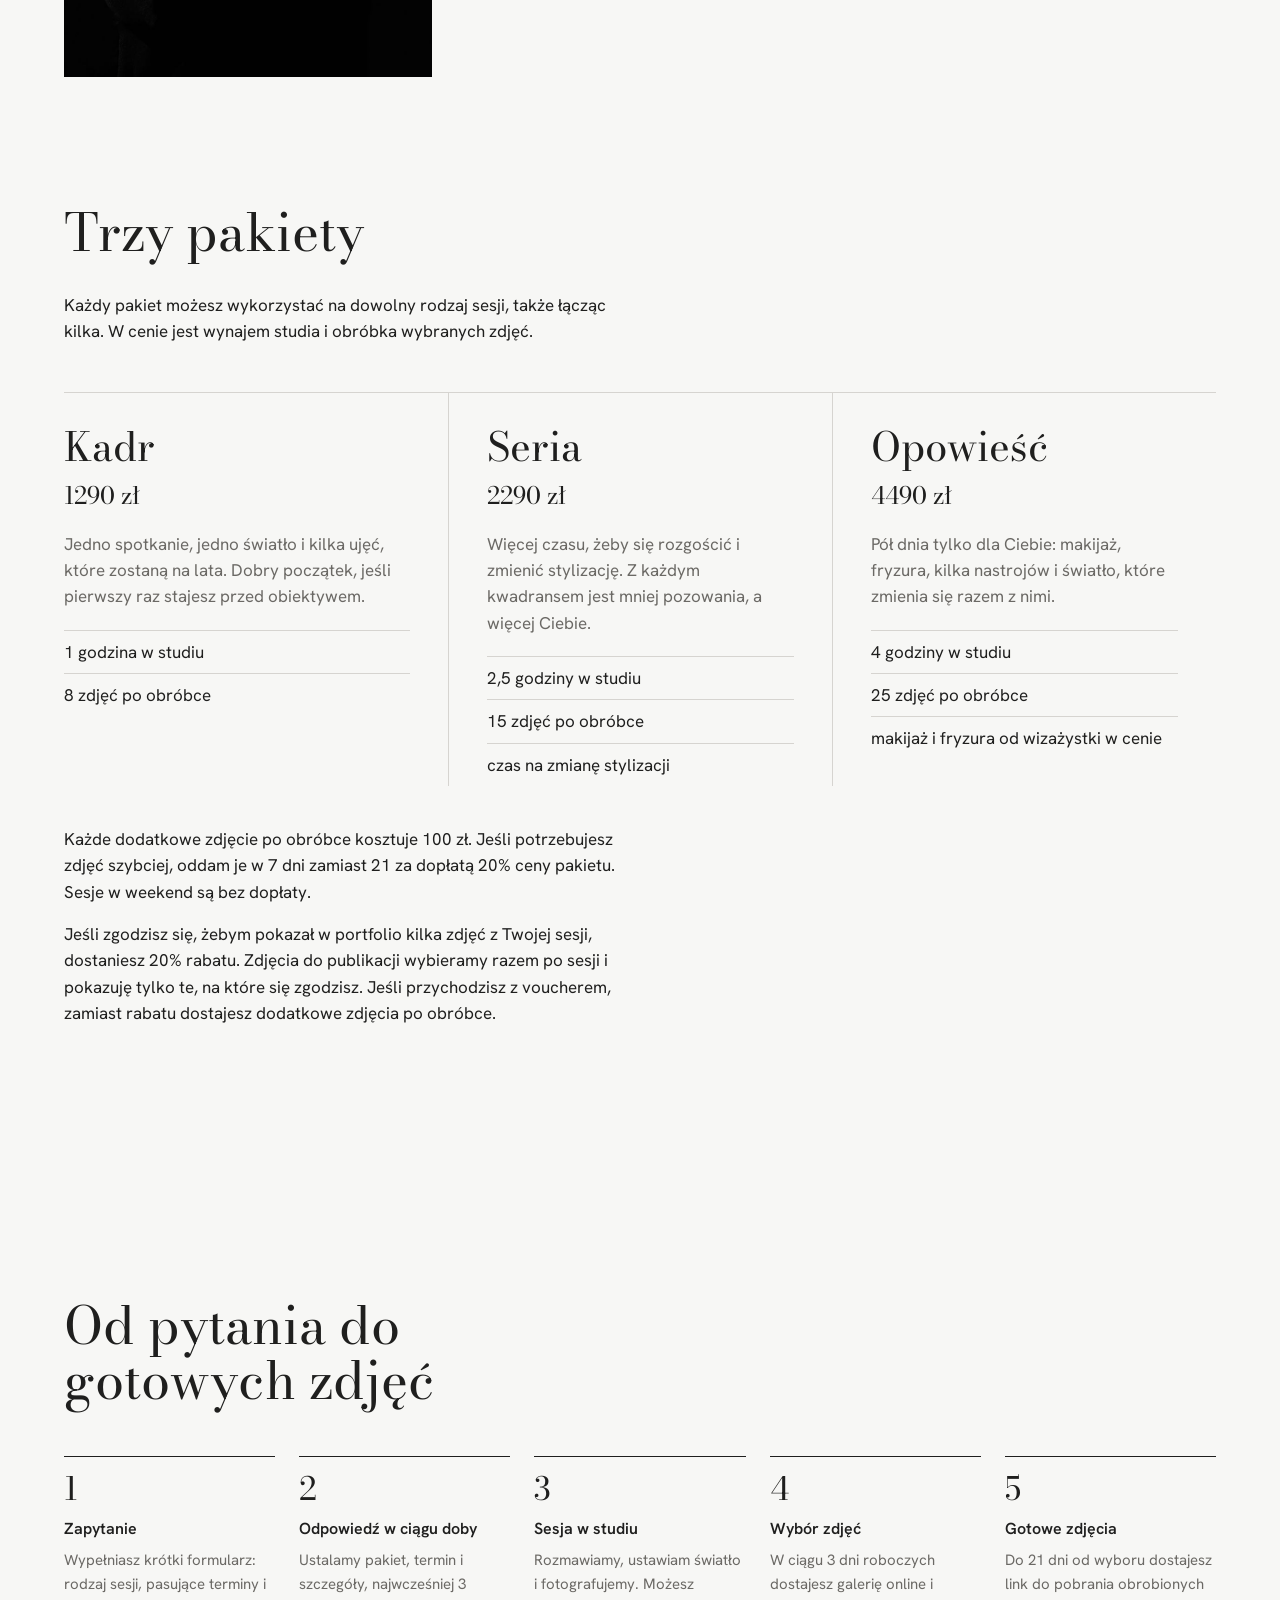
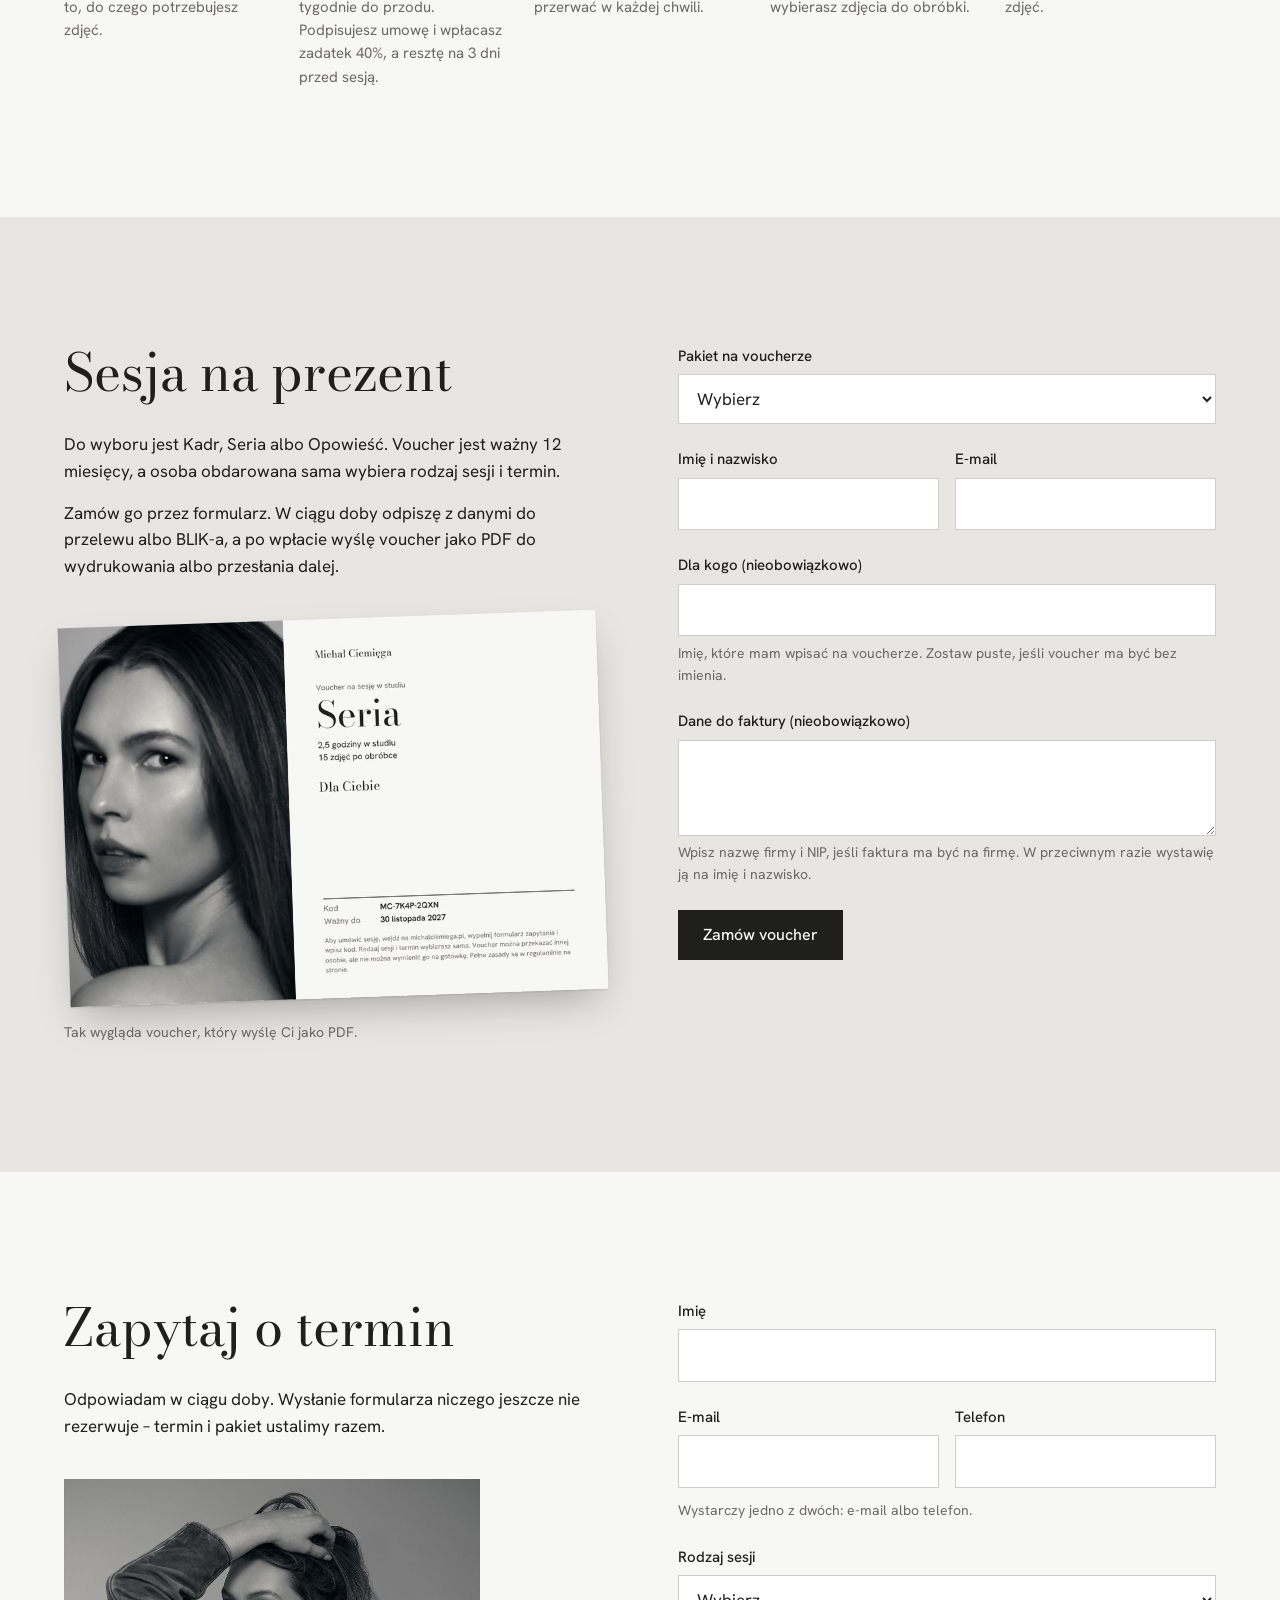
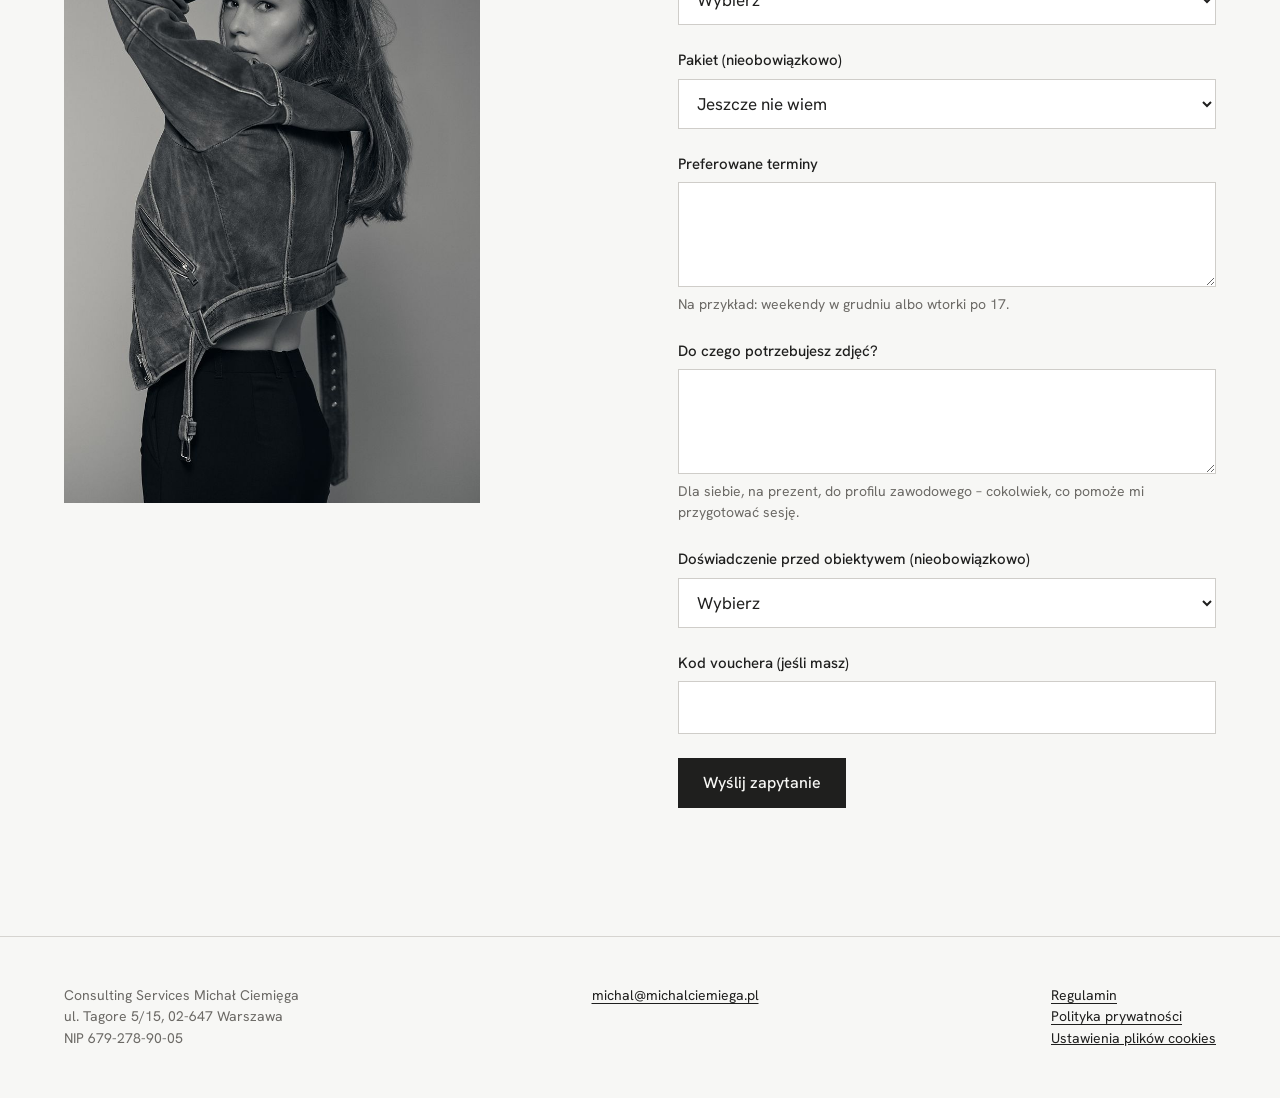
==== commit 70d9eb84: "Pasek zgody: układ jednokolumnowy Co-Authored-By: Claude Opus 5.5 <noreply@anthropic.com> Claude-Ses" ====
--- a/index.html
+++ b/index.html
@@ -21,9 +21,9 @@
   <meta property="og:image:width" content="1200">
   <meta property="og:image:height" content="630">
   <meta name="twitter:card" content="summary_large_image">
-  <script src="/assets/zgoda.js?v=6c8dcc45" defer></script>
+  <script src="/assets/zgoda.js?v=40ad032a" defer></script>
   <!-- /glowa -->
-  <link rel="stylesheet" href="/assets/style.css?v=dd81bf63">
+  <link rel="stylesheet" href="/assets/style.css?v=fe341646">
 </head>
 <body>
   <a class="skip" href="#tresc">Przejdź do treści</a>
--- a/assets/style.css
+++ b/assets/style.css
@@ -333,6 +333,7 @@
 /* ---------- Zgoda na pliki cookies ---------- */
 
 .zgoda {
+  display: block;
   position: fixed; z-index: 50;
   right: var(--margines); bottom: 1rem; left: var(--margines);
   max-width: 34rem; margin-left: auto;
@@ -346,7 +347,7 @@
 .zgoda p { margin: 0 0 1rem; }
 .zgoda a { color: var(--grafit); }
 .zgoda__przyciski { display: flex; flex-wrap: wrap; gap: 0.75rem; }
-.zgoda__przyciski .przycisk { flex: 1 1 9rem; padding: 0.85rem 1rem; text-align: center; }
+.zgoda__przyciski .przycisk { flex: 1 1 9rem; padding: 0.85rem 1rem; text-align: center; white-space: nowrap; }
 .stopka__link {
   padding: 0; border: 0; background: none;
   font: inherit; color: var(--grafit);
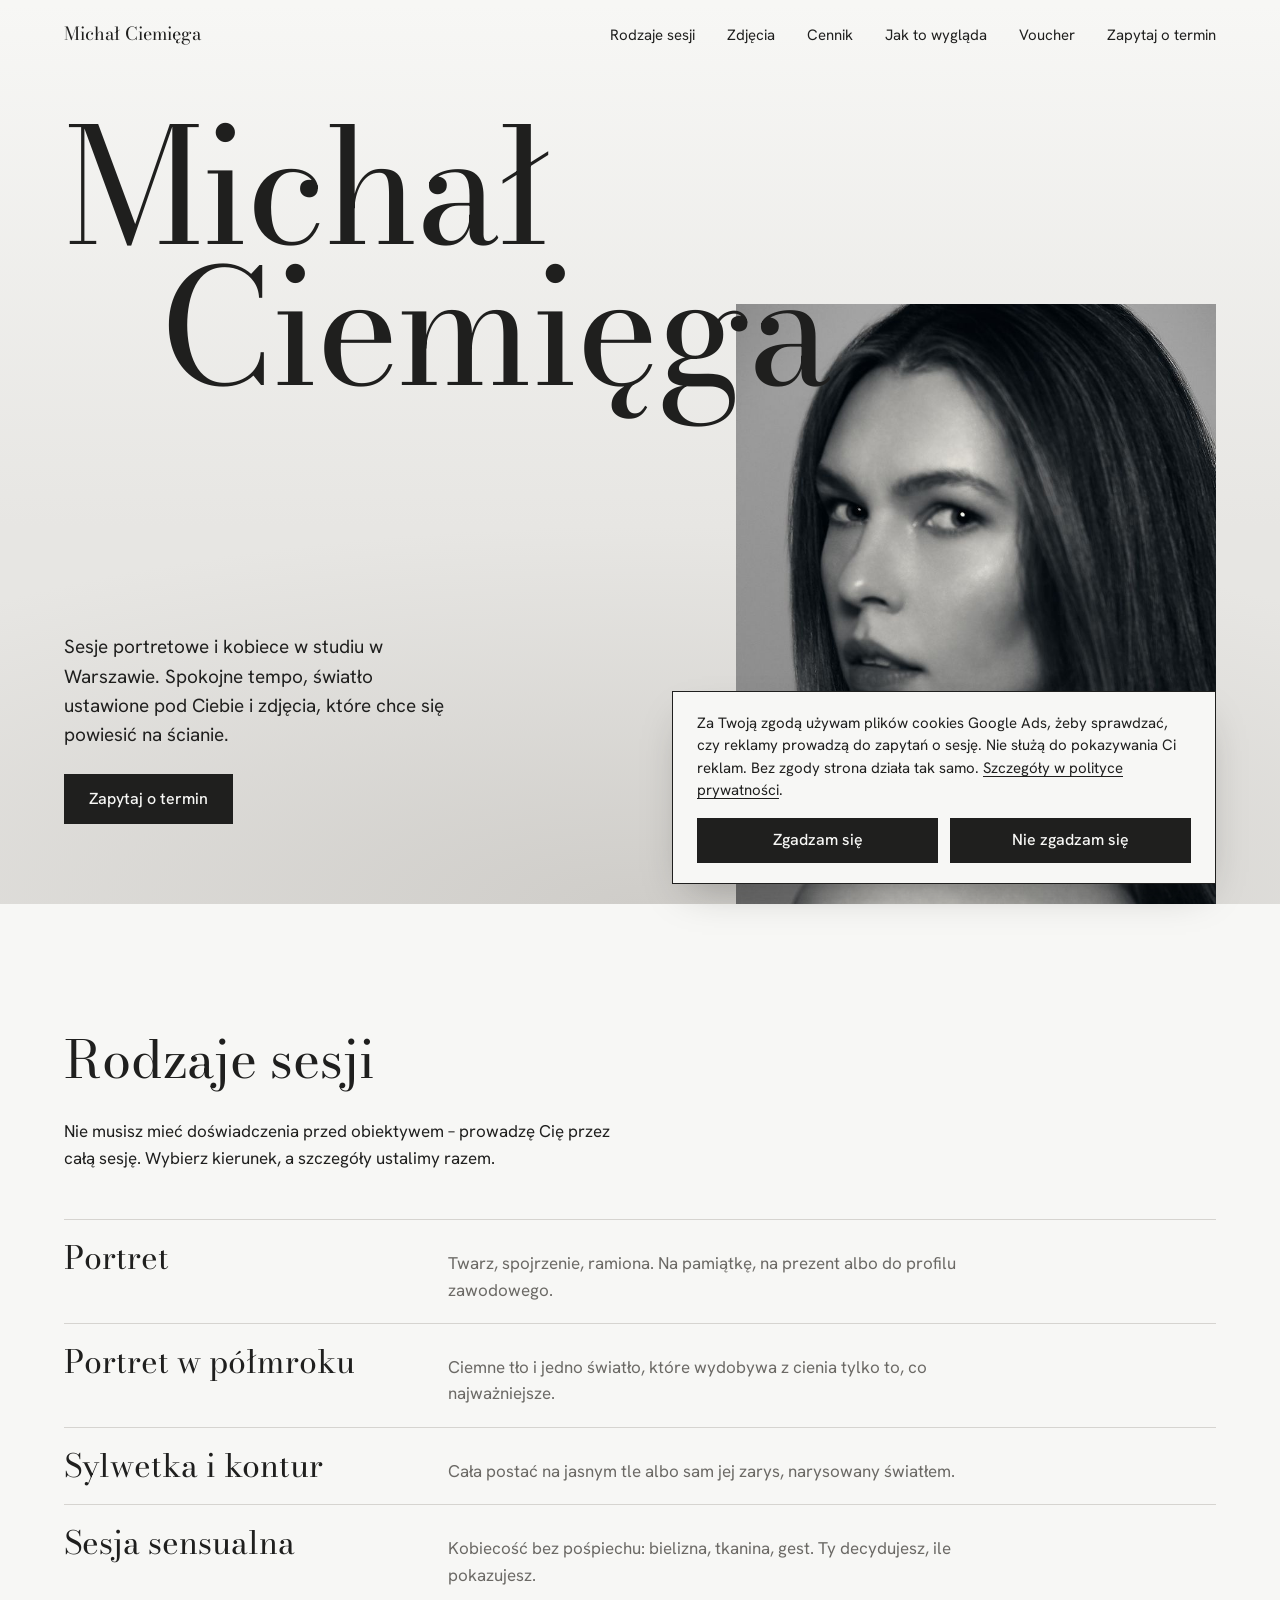
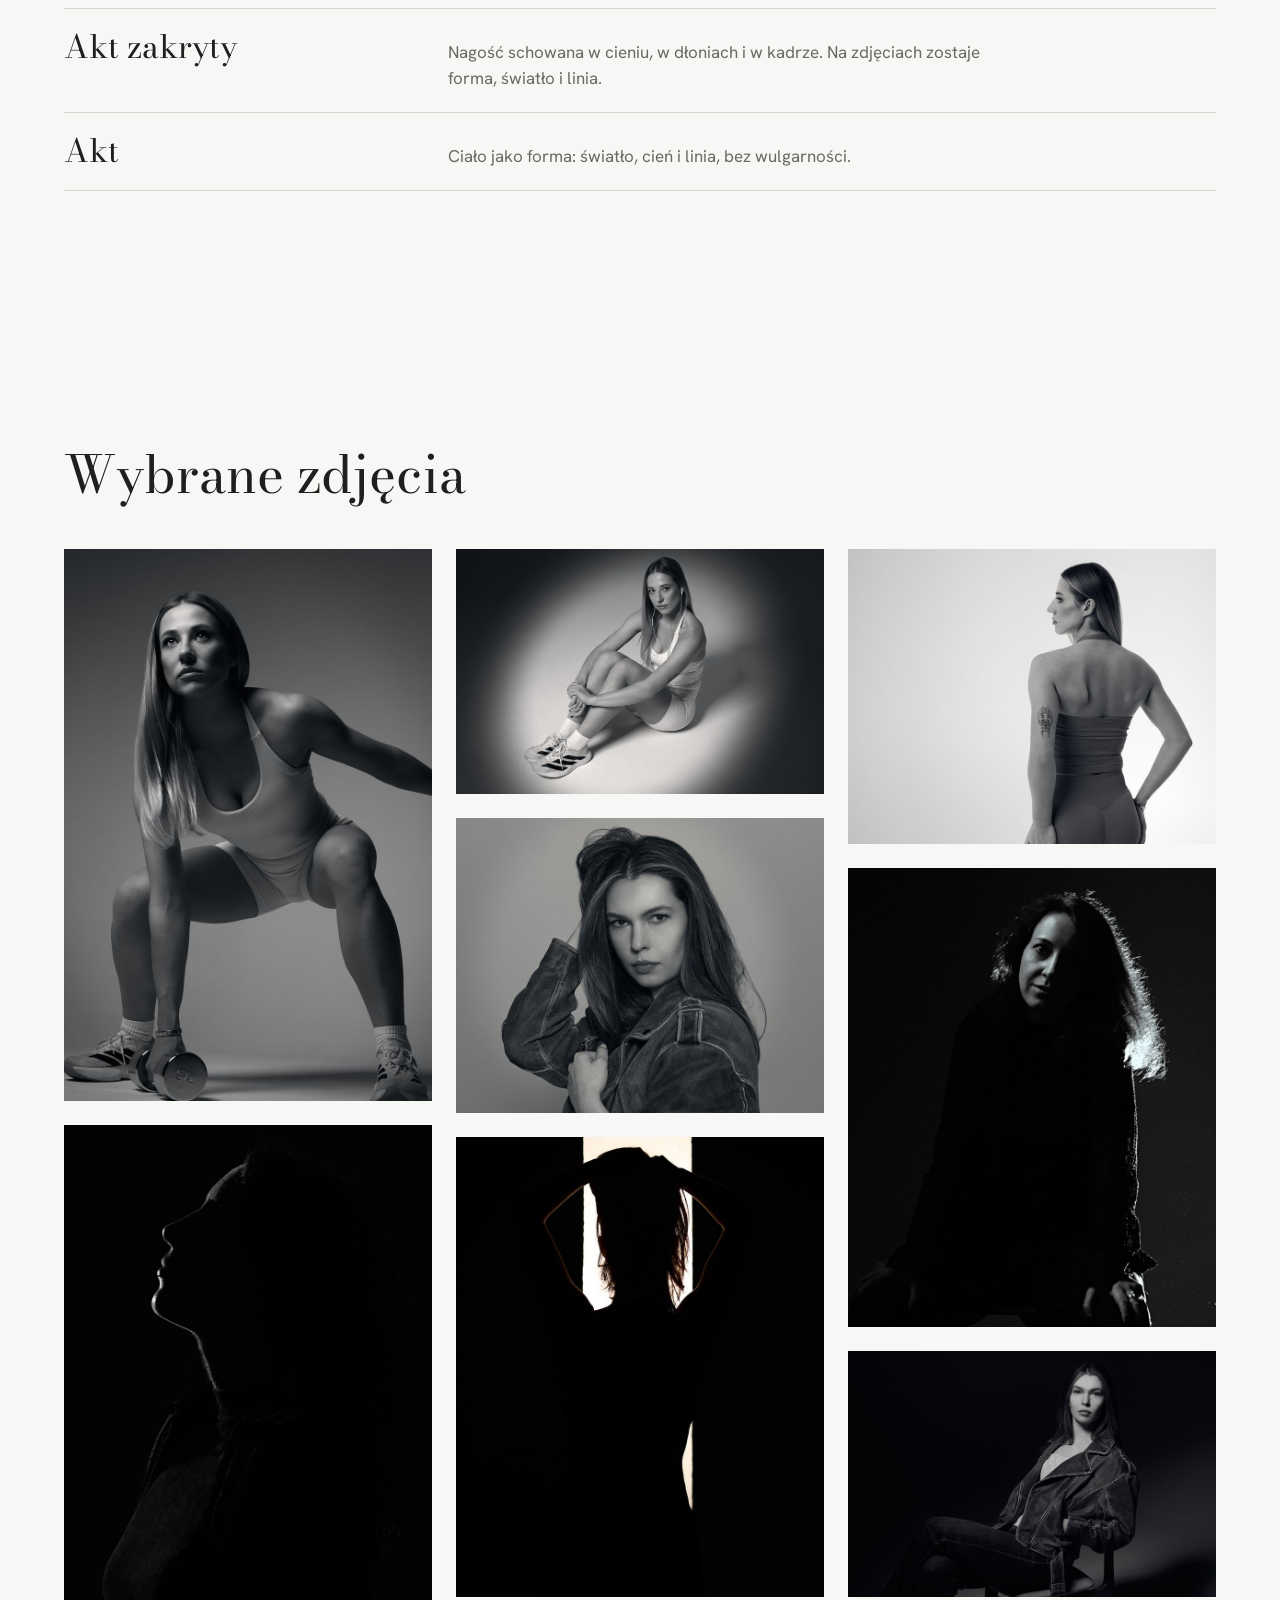
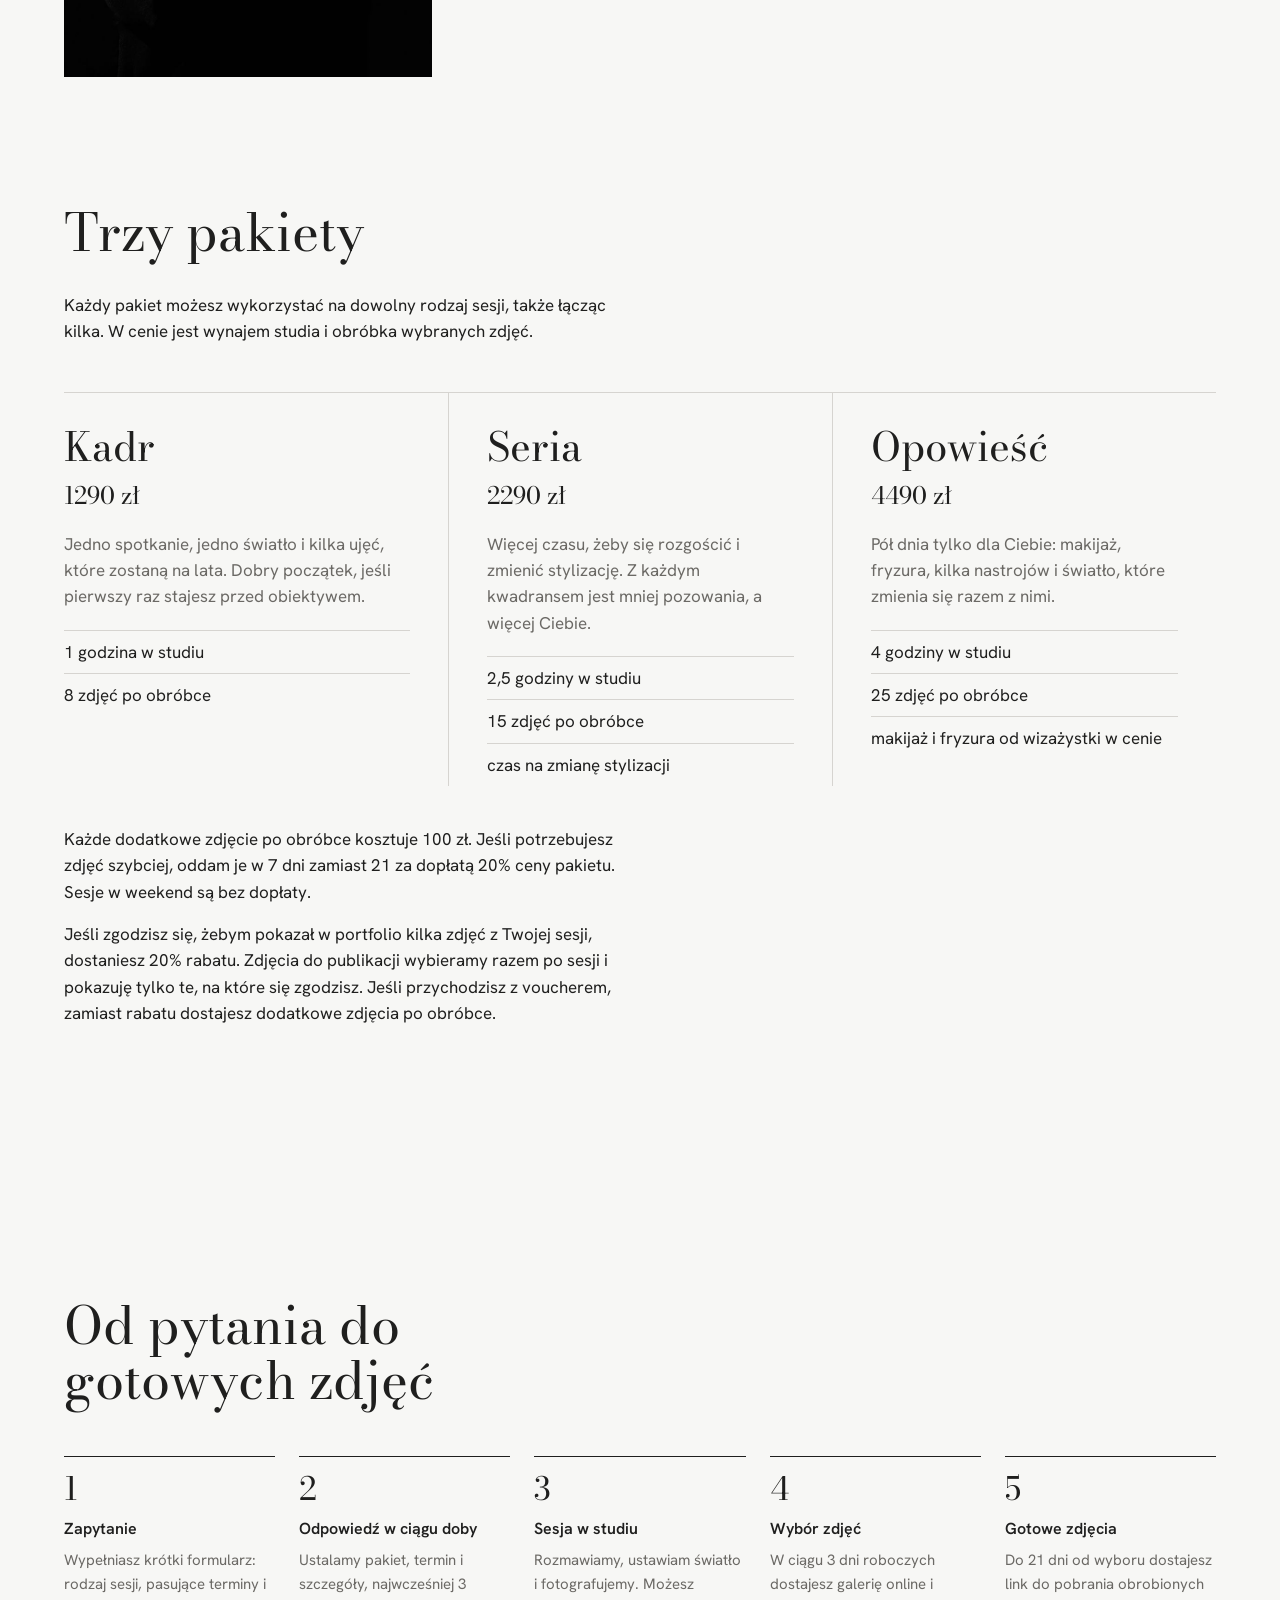
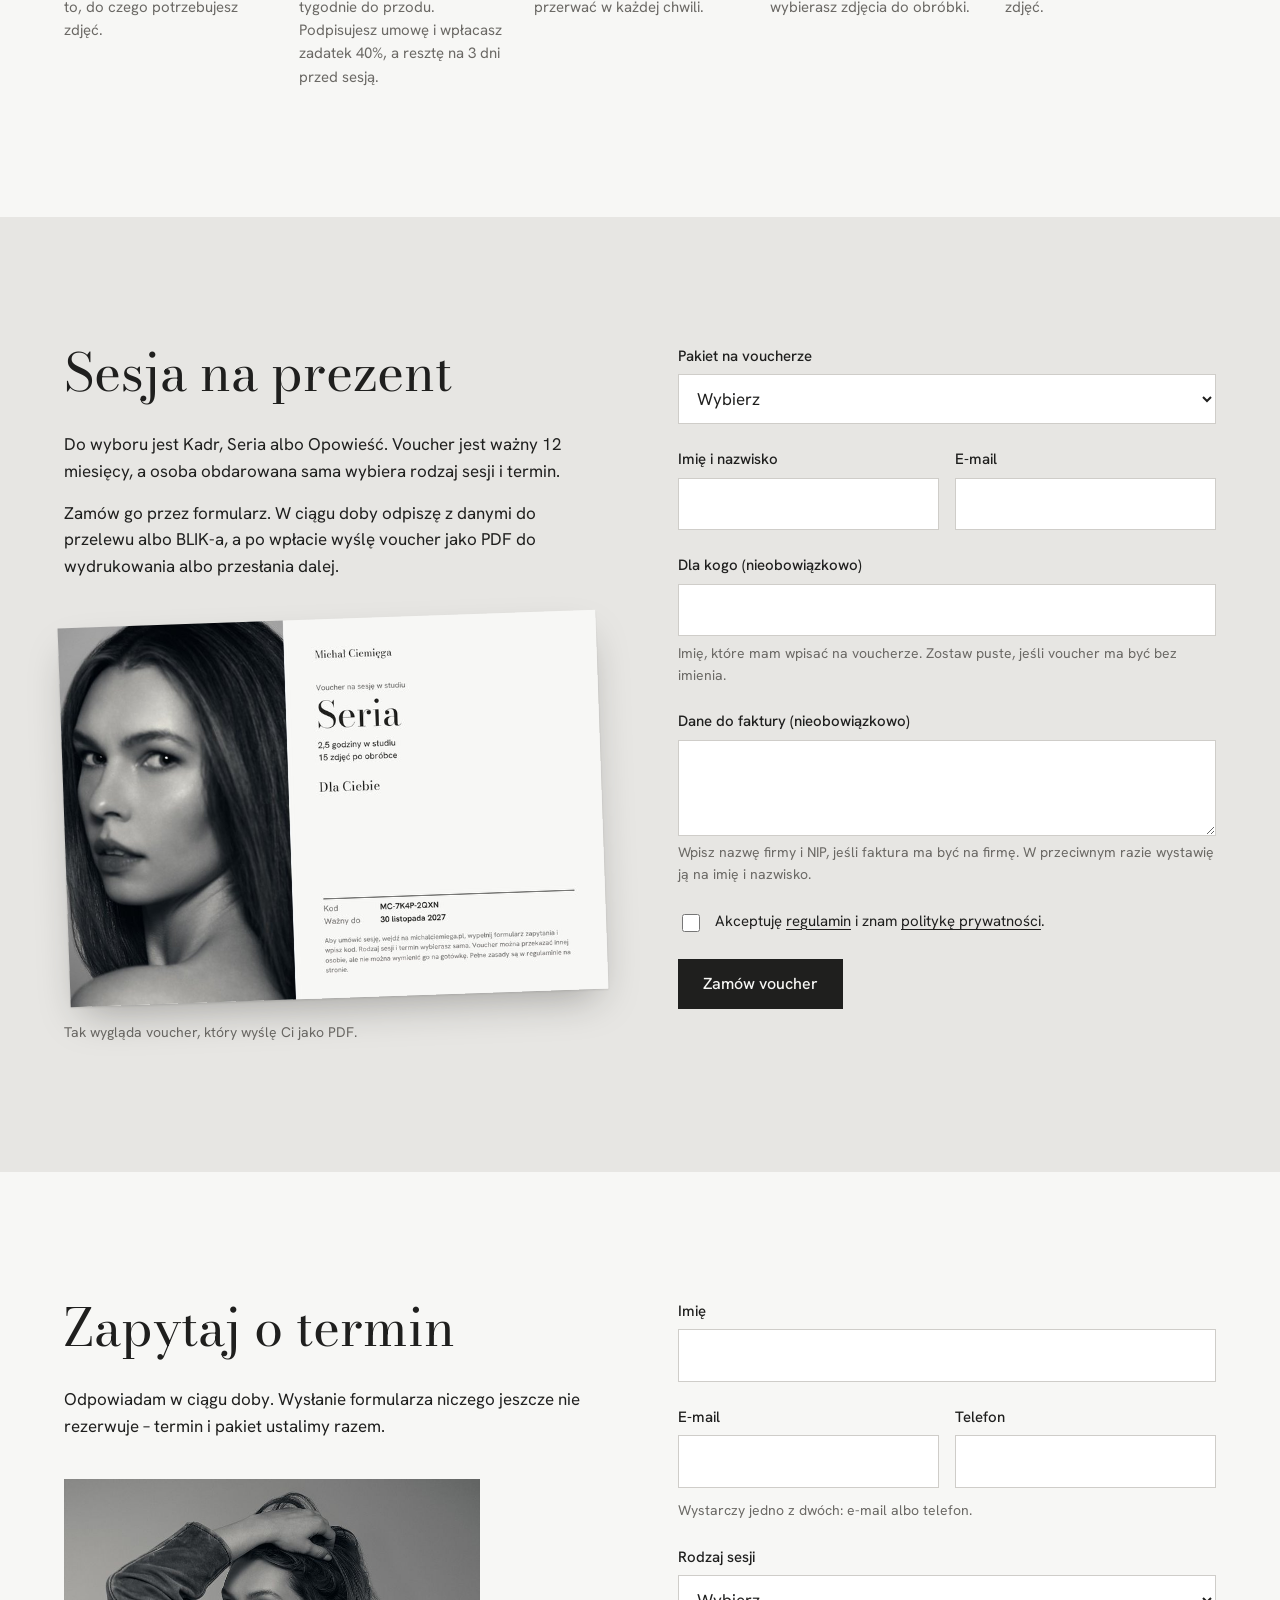
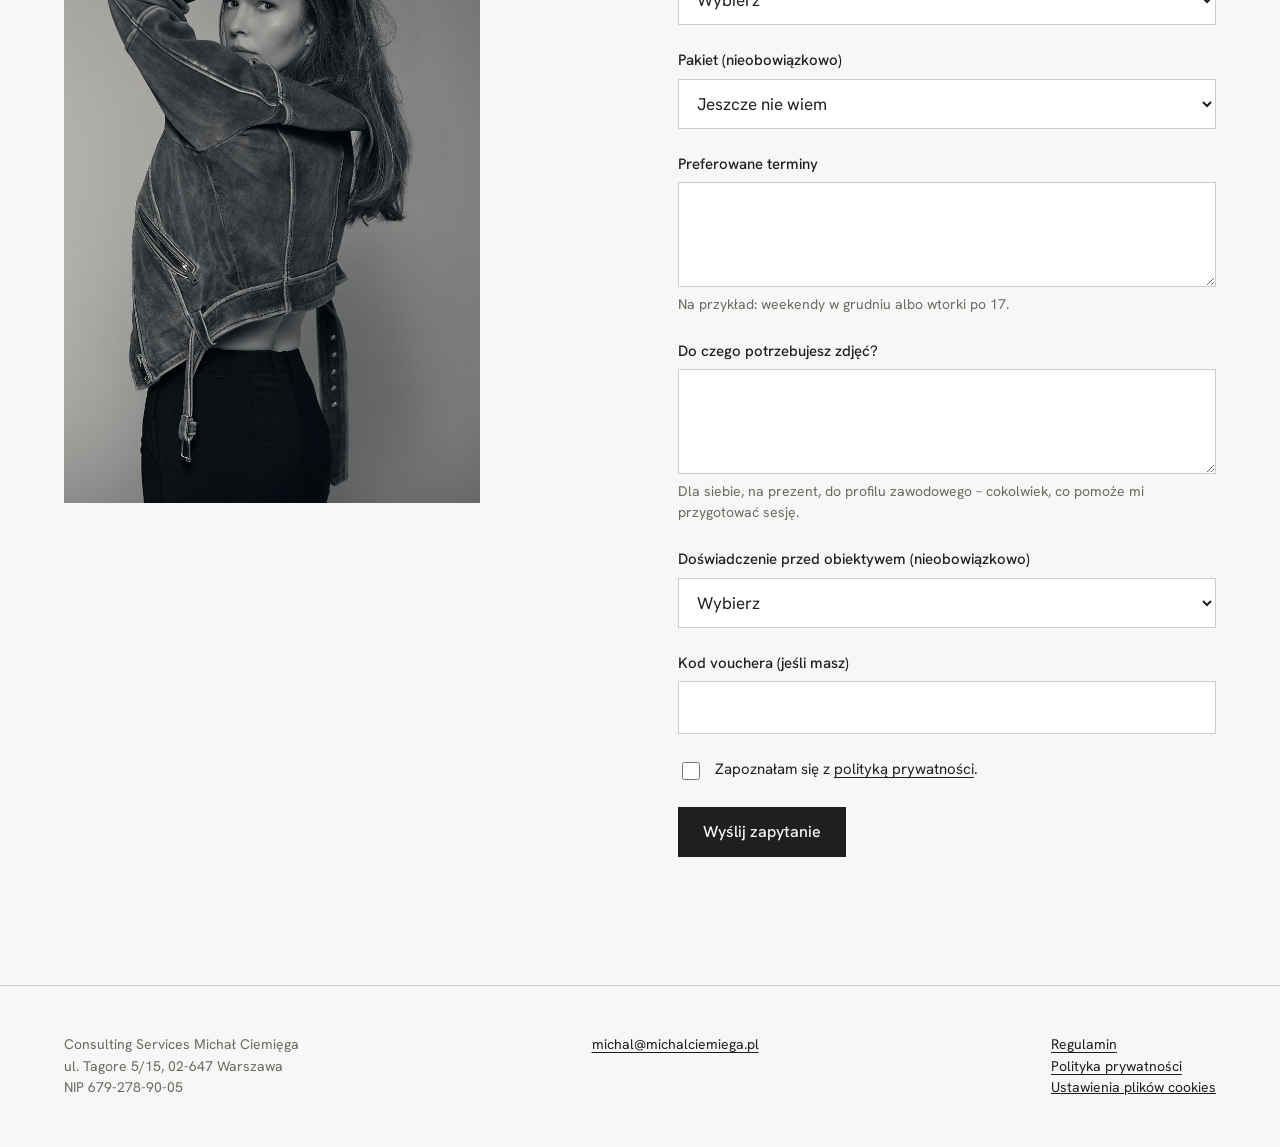
==== commit 495c396a: "Pasek cookies: własna klasa, żeby nie nadpisywał pól zgody w formularzach Co-Authored-By: Claude Opu" ====
--- a/index.html
+++ b/index.html
@@ -21,9 +21,9 @@
   <meta property="og:image:width" content="1200">
   <meta property="og:image:height" content="630">
   <meta name="twitter:card" content="summary_large_image">
-  <script src="/assets/zgoda.js?v=40ad032a" defer></script>
+  <script src="/assets/zgoda.js?v=9c15ac8a" defer></script>
   <!-- /glowa -->
-  <link rel="stylesheet" href="/assets/style.css?v=fe341646">
+  <link rel="stylesheet" href="/assets/style.css?v=f11f4283">
 </head>
 <body>
   <a class="skip" href="#tresc">Przejdź do treści</a>
--- a/assets/style.css
+++ b/assets/style.css
@@ -332,8 +332,7 @@
 
 /* ---------- Zgoda na pliki cookies ---------- */
 
-.zgoda {
-  display: block;
+.pasek-cookies {
   position: fixed; z-index: 50;
   right: var(--margines); bottom: 1rem; left: var(--margines);
   max-width: 34rem; margin-left: auto;
@@ -343,11 +342,11 @@
   box-shadow: 0 18px 40px -16px rgba(31, 31, 30, 0.35);
   font-size: 0.9375rem; line-height: 1.5;
 }
-.zgoda[hidden] { display: none; }
-.zgoda p { margin: 0 0 1rem; }
-.zgoda a { color: var(--grafit); }
-.zgoda__przyciski { display: flex; flex-wrap: wrap; gap: 0.75rem; }
-.zgoda__przyciski .przycisk { flex: 1 1 9rem; padding: 0.85rem 1rem; text-align: center; white-space: nowrap; }
+.pasek-cookies[hidden] { display: none; }
+.pasek-cookies p { margin: 0 0 1rem; }
+.pasek-cookies a { color: var(--grafit); }
+.pasek-cookies__przyciski { display: flex; flex-wrap: wrap; gap: 0.75rem; }
+.pasek-cookies__przyciski .przycisk { flex: 1 1 9rem; padding: 0.85rem 1rem; text-align: center; white-space: nowrap; }
 .stopka__link {
   padding: 0; border: 0; background: none;
   font: inherit; color: var(--grafit);
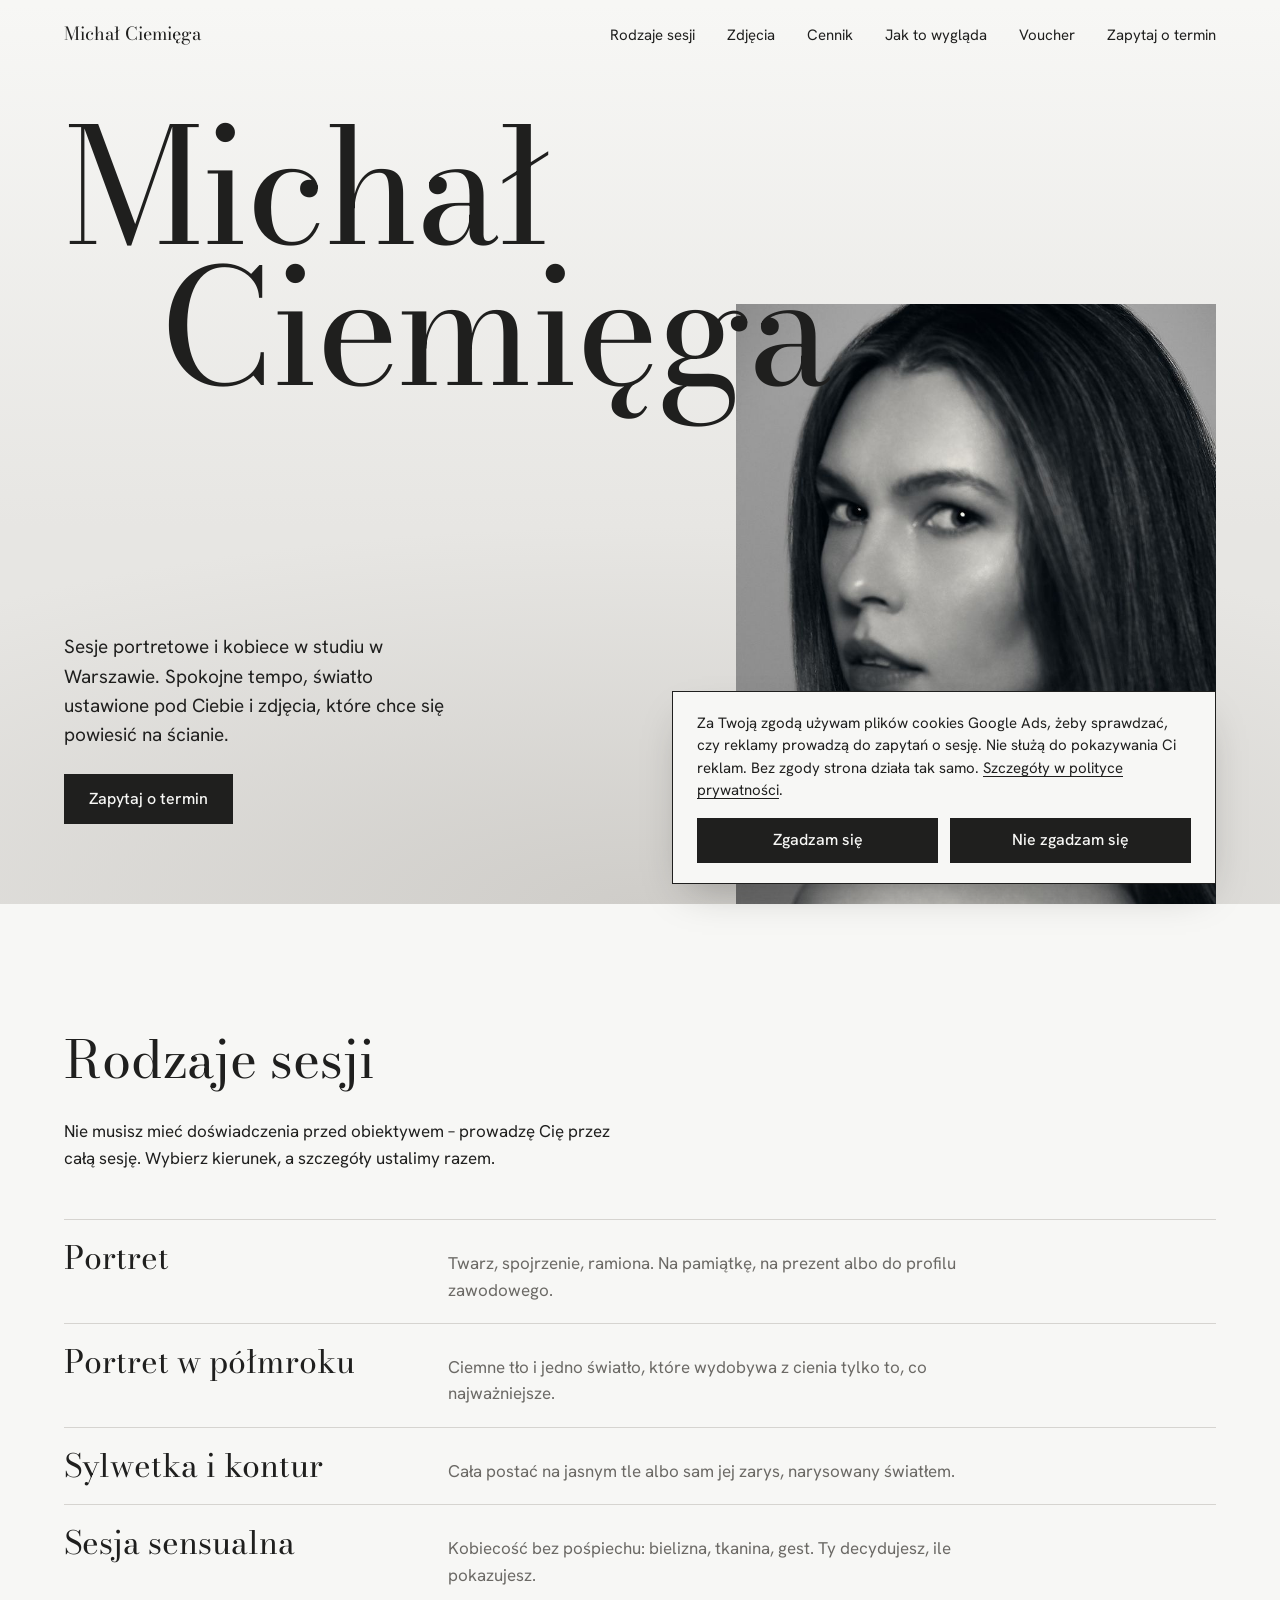
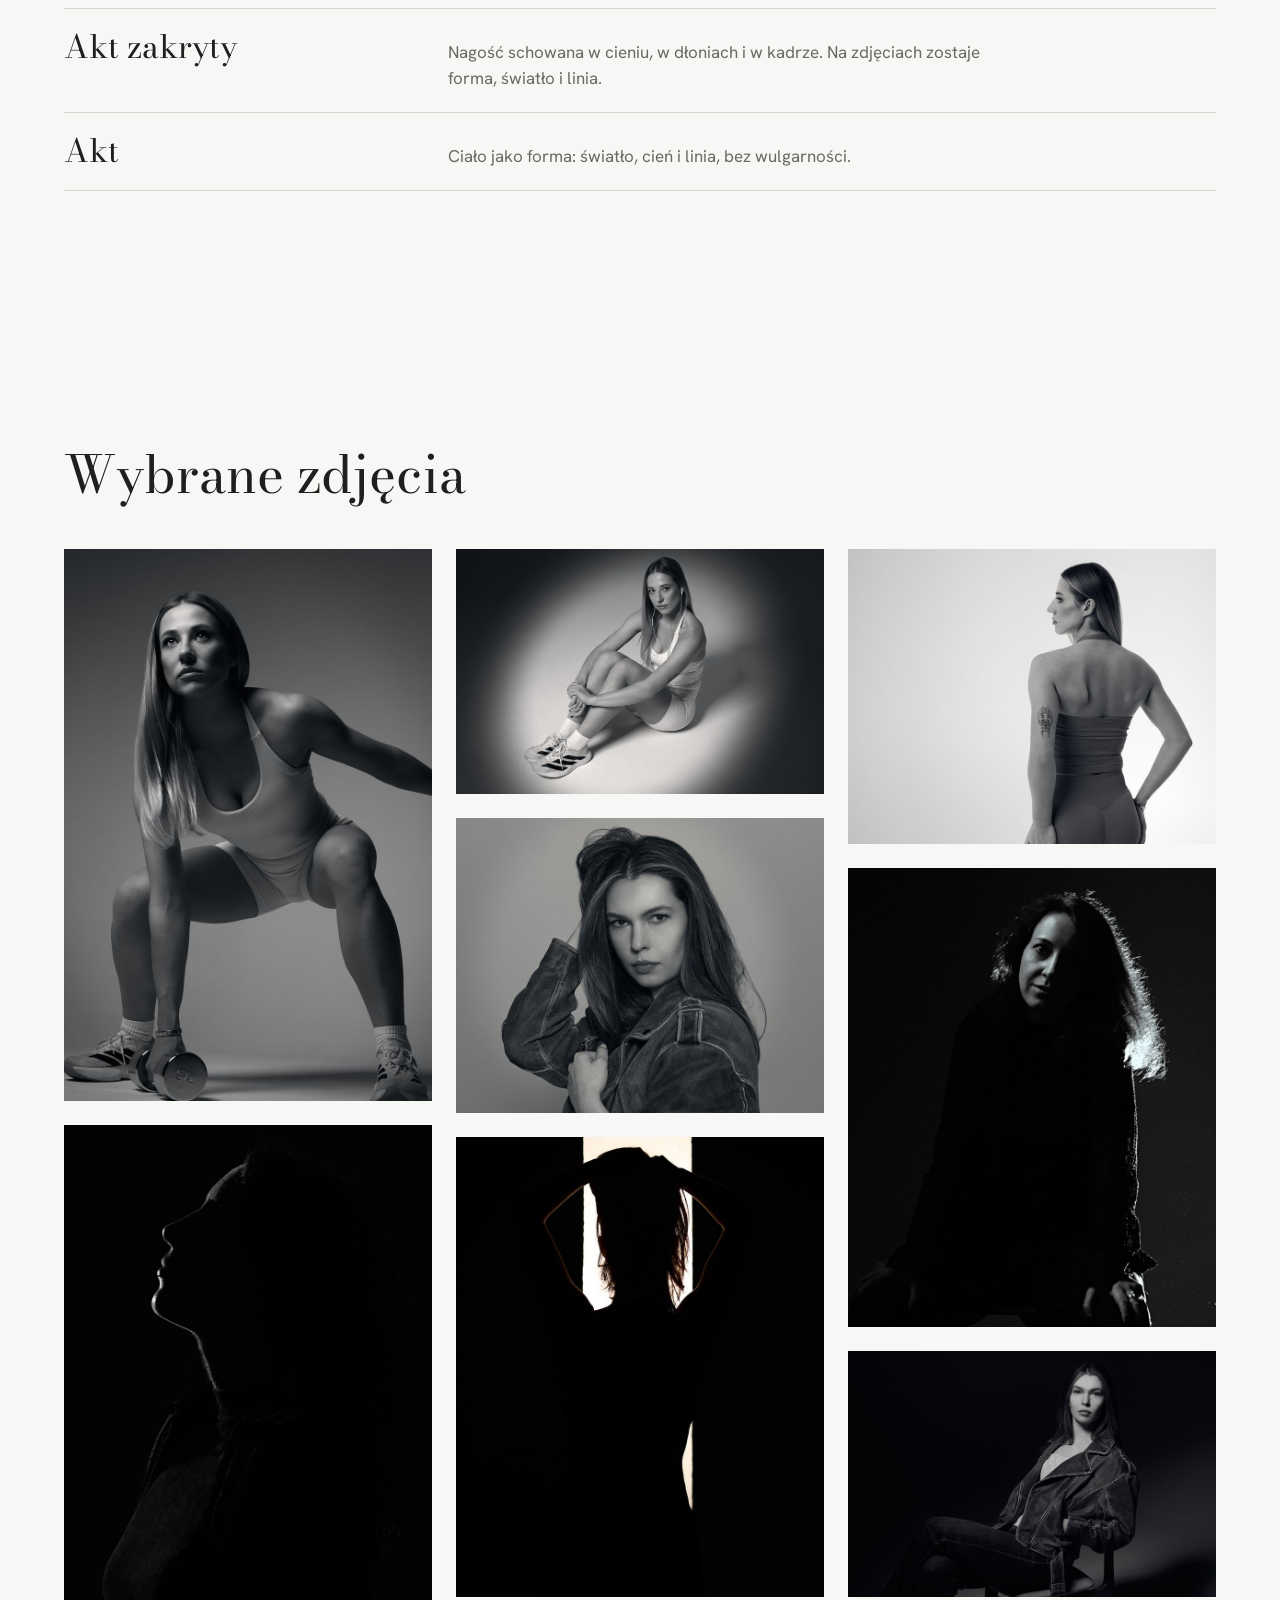
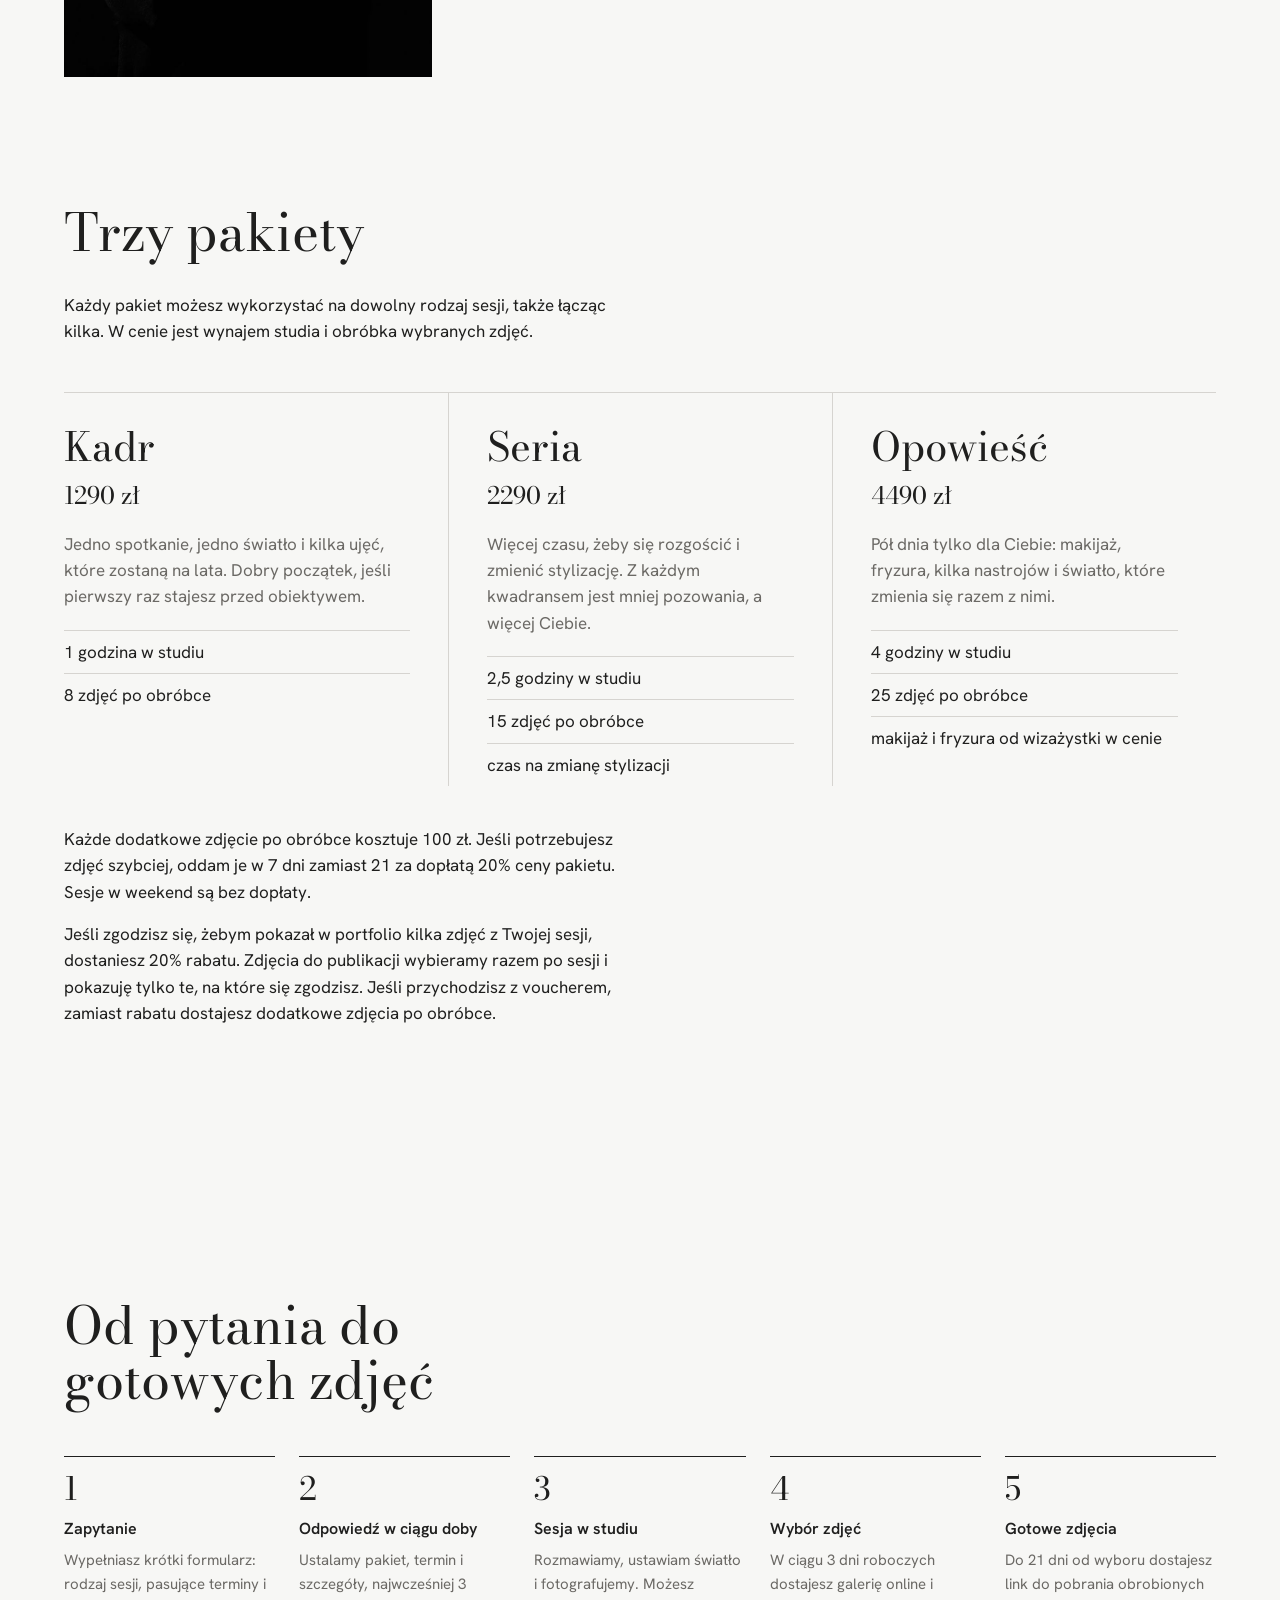
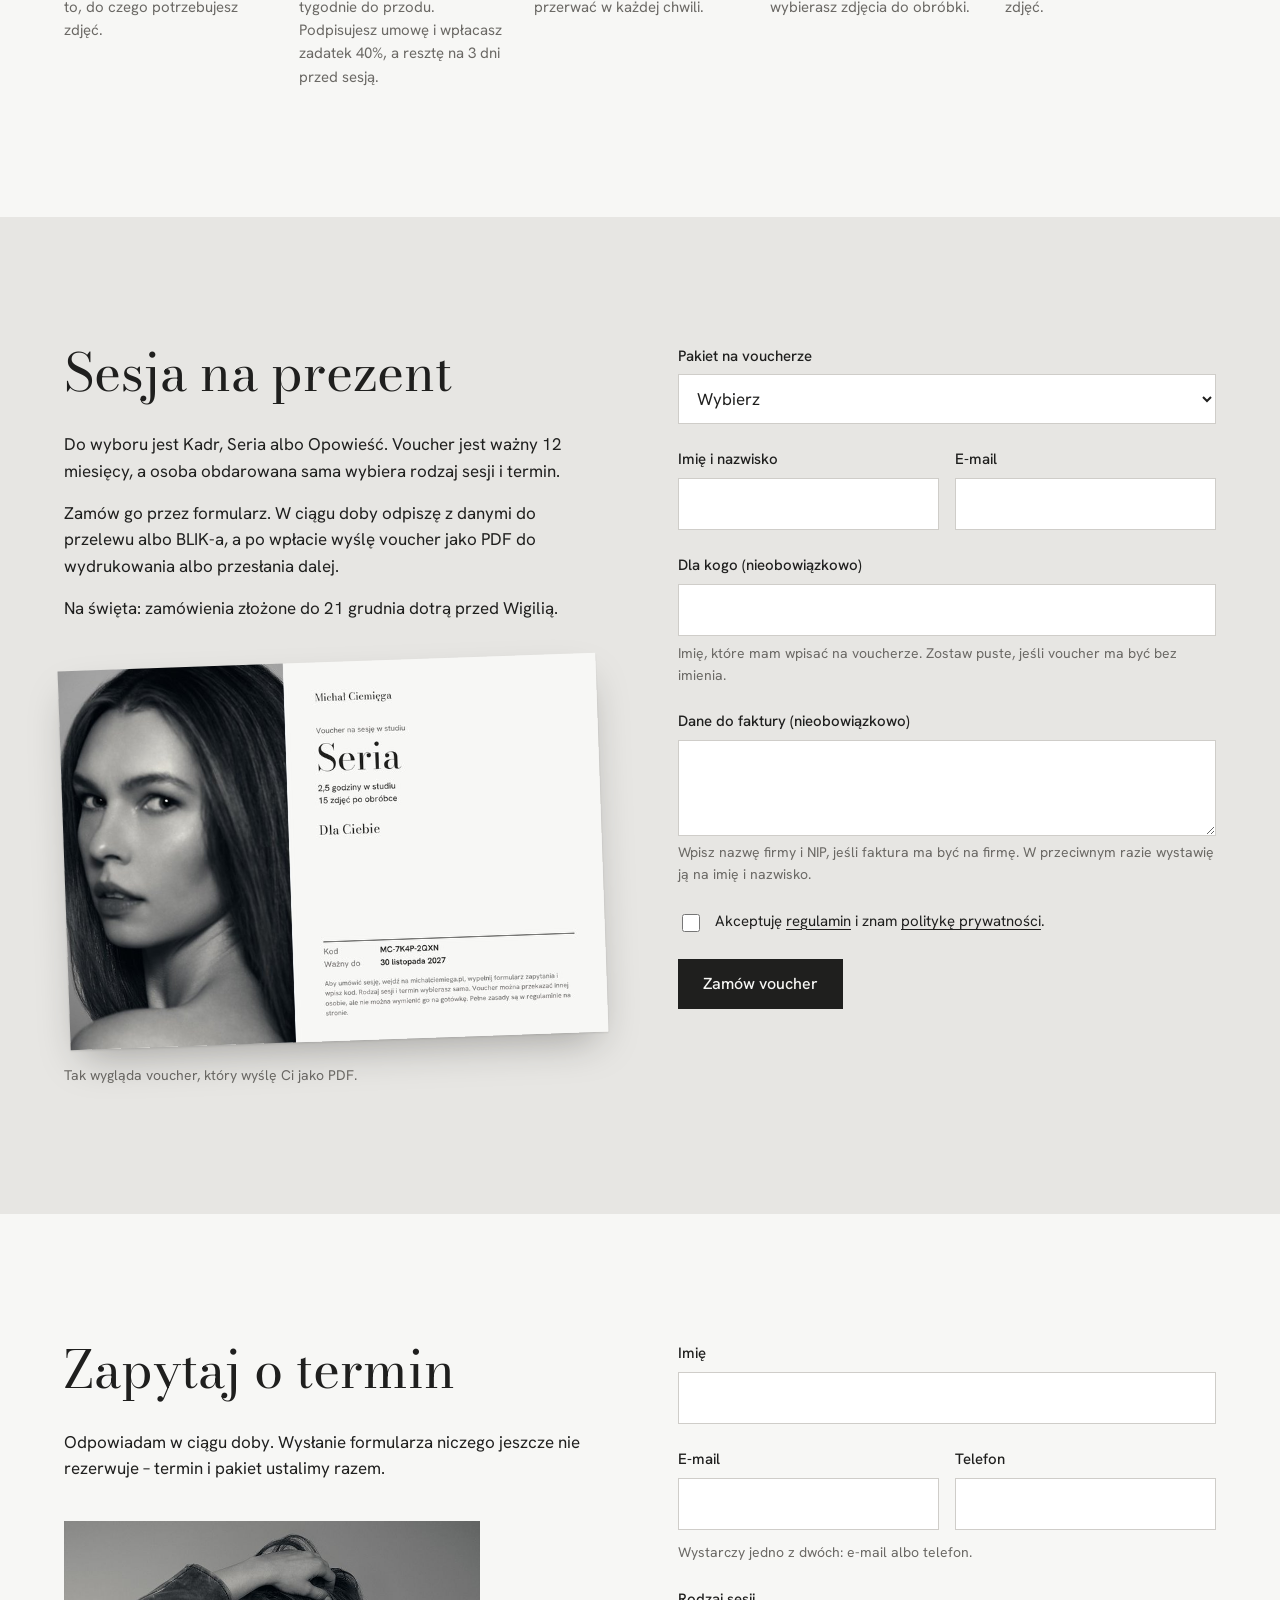
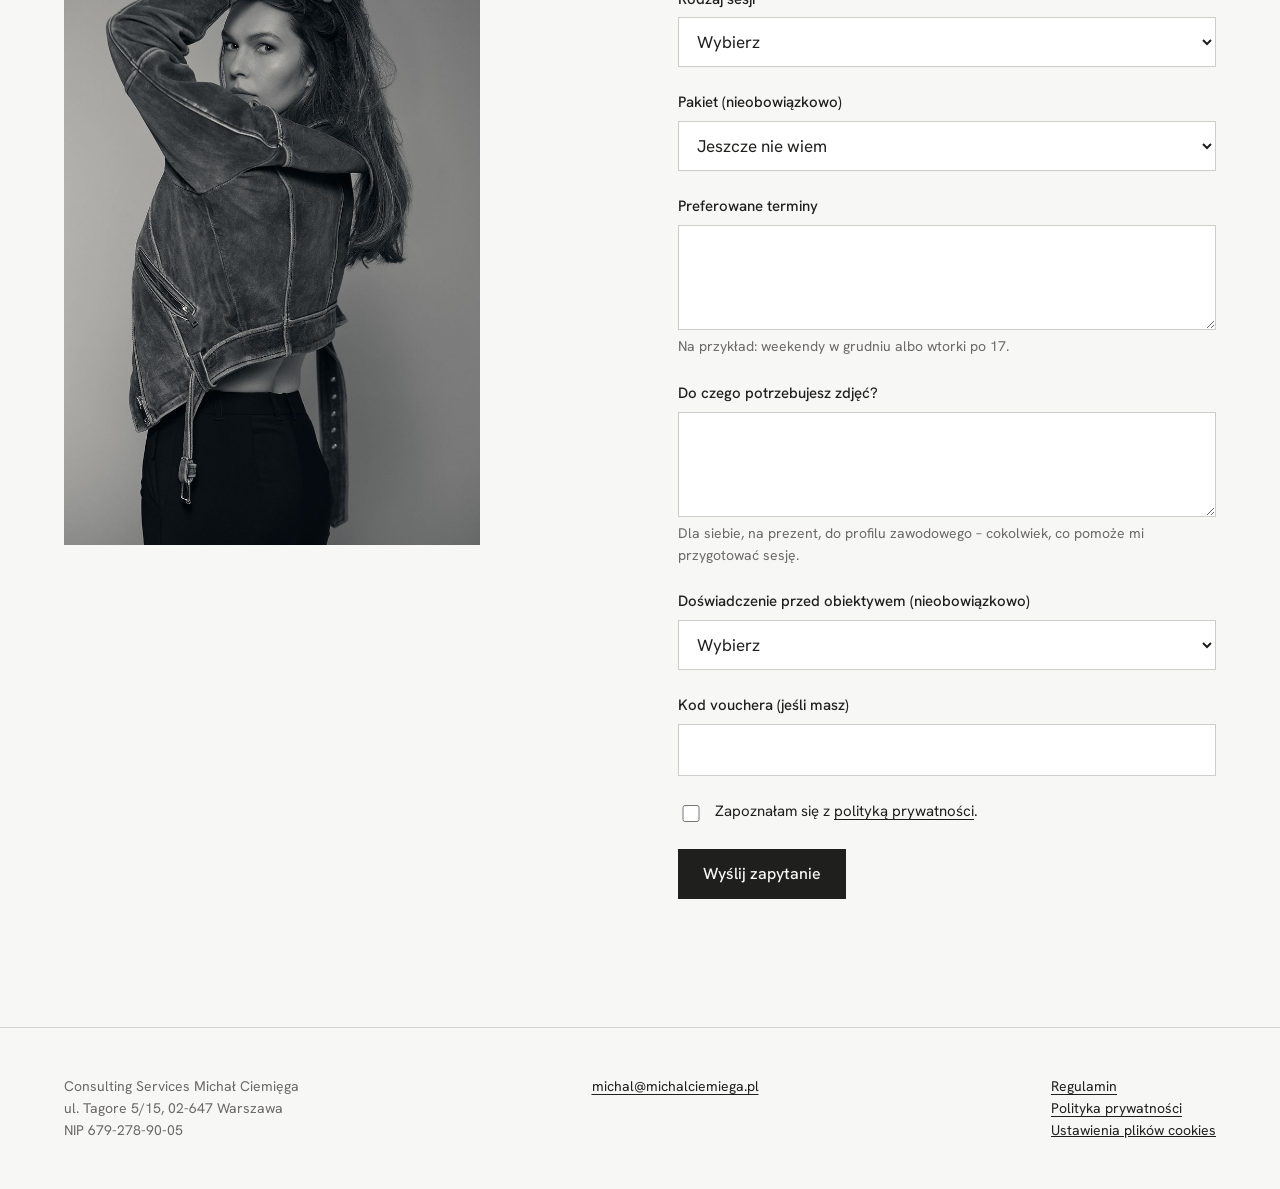
==== commit a6ccccf5: "Voucher: termin zamówień przed świętami Co-Authored-By: Claude Opus 5.5 <noreply@anthropic.com> Clau" ====
--- a/index.html
+++ b/index.html
@@ -186,6 +186,7 @@
           <h2 class="naglowek" id="voucher-tytul">Sesja na prezent</h2>
           <p>Do wyboru jest Kadr, Seria albo Opowieść. Voucher jest ważny 12 miesięcy, a osoba obdarowana sama wybiera rodzaj sesji i termin.</p>
           <p>Zamów go przez formularz. W ciągu doby odpiszę z danymi do przelewu albo BLIK-a, a po wpłacie wyślę voucher jako PDF do wydrukowania albo przesłania dalej.</p>
+          <p>Na święta: zamówienia złożone do 21 grudnia dotrą przed Wigilią.</p>
         </div>
         <figure class="voucher__karta">
           <img src="/assets/zdjecia/voucher-wzor-800.jpg" srcset="/assets/zdjecia/voucher-wzor-800.jpg 800w, /assets/zdjecia/voucher-wzor-1600.jpg 1600w" sizes="(max-width: 60rem) 100vw, 45vw" width="800" height="564" loading="lazy" decoding="async" alt="Przykładowy voucher na pakiet Seria: czarno-biały portret po lewej, po prawej nazwa pakietu, imię obdarowanej osoby, kod i data ważności">
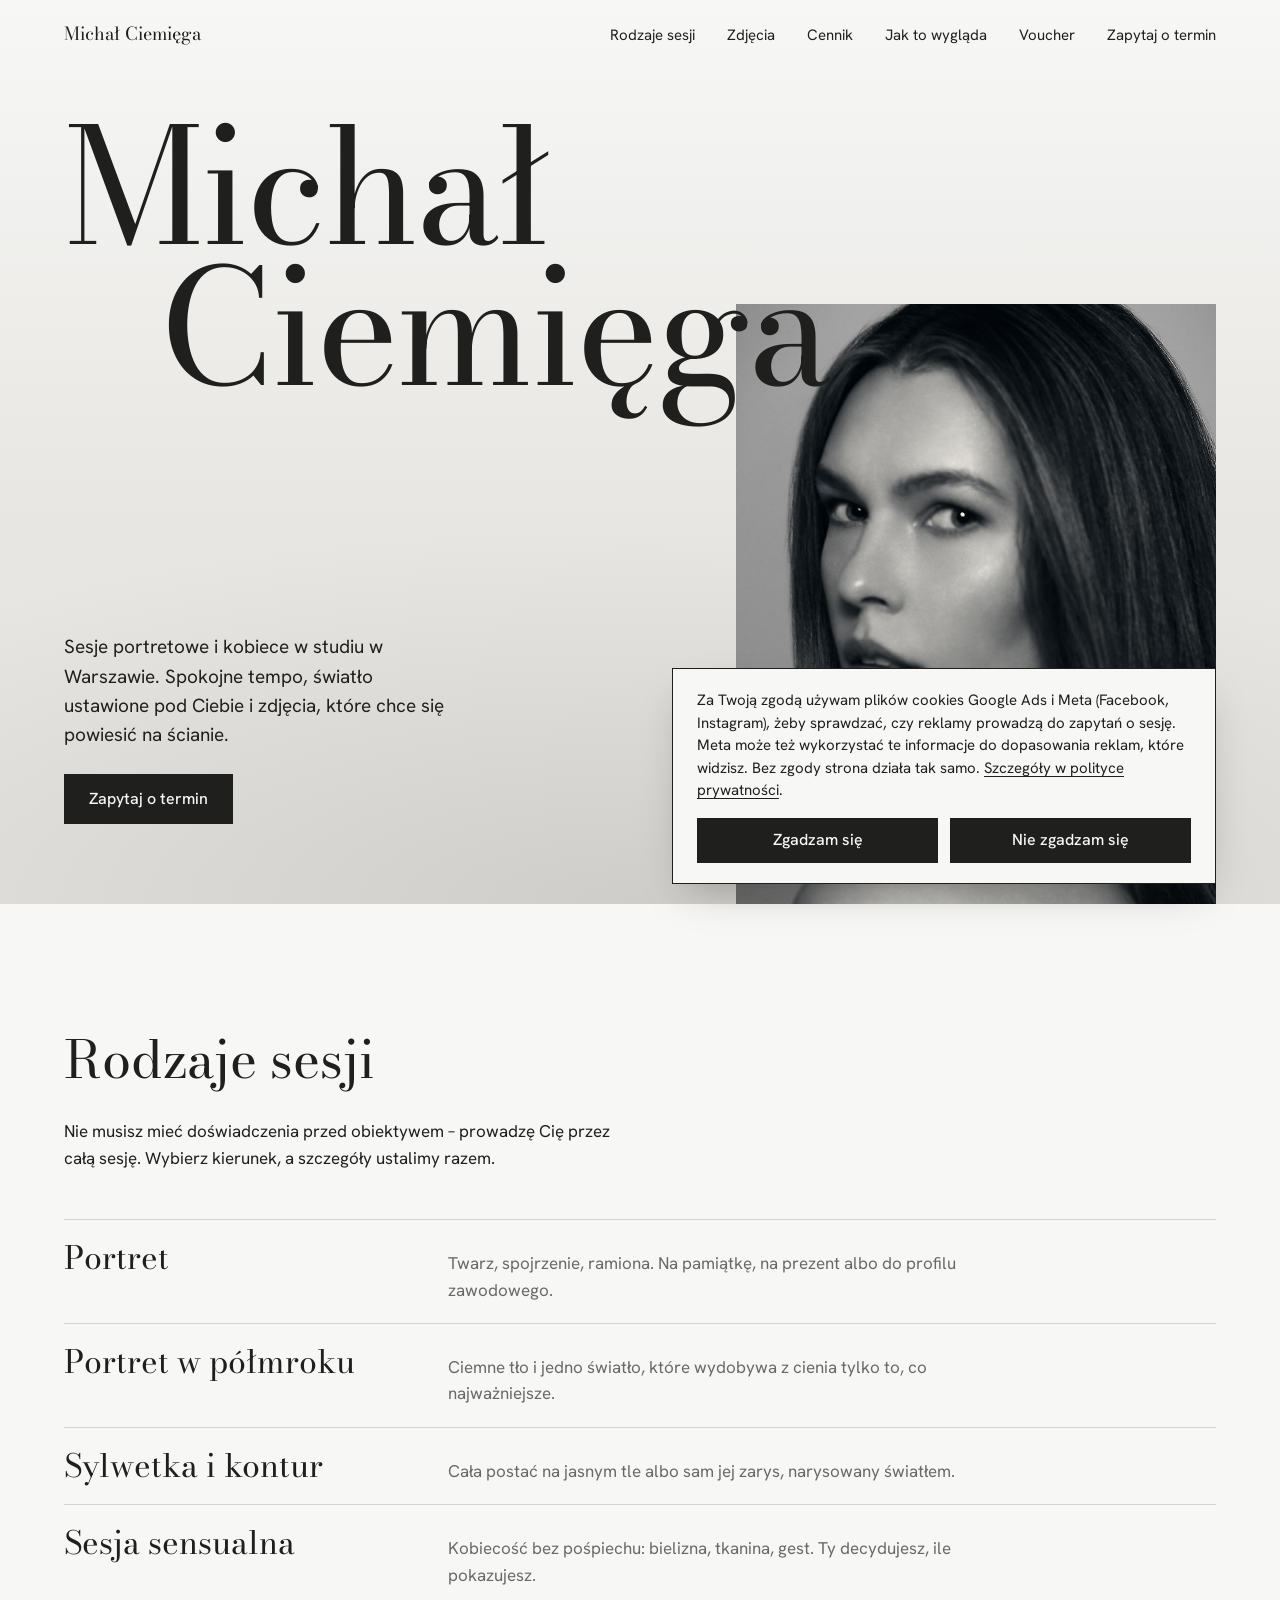
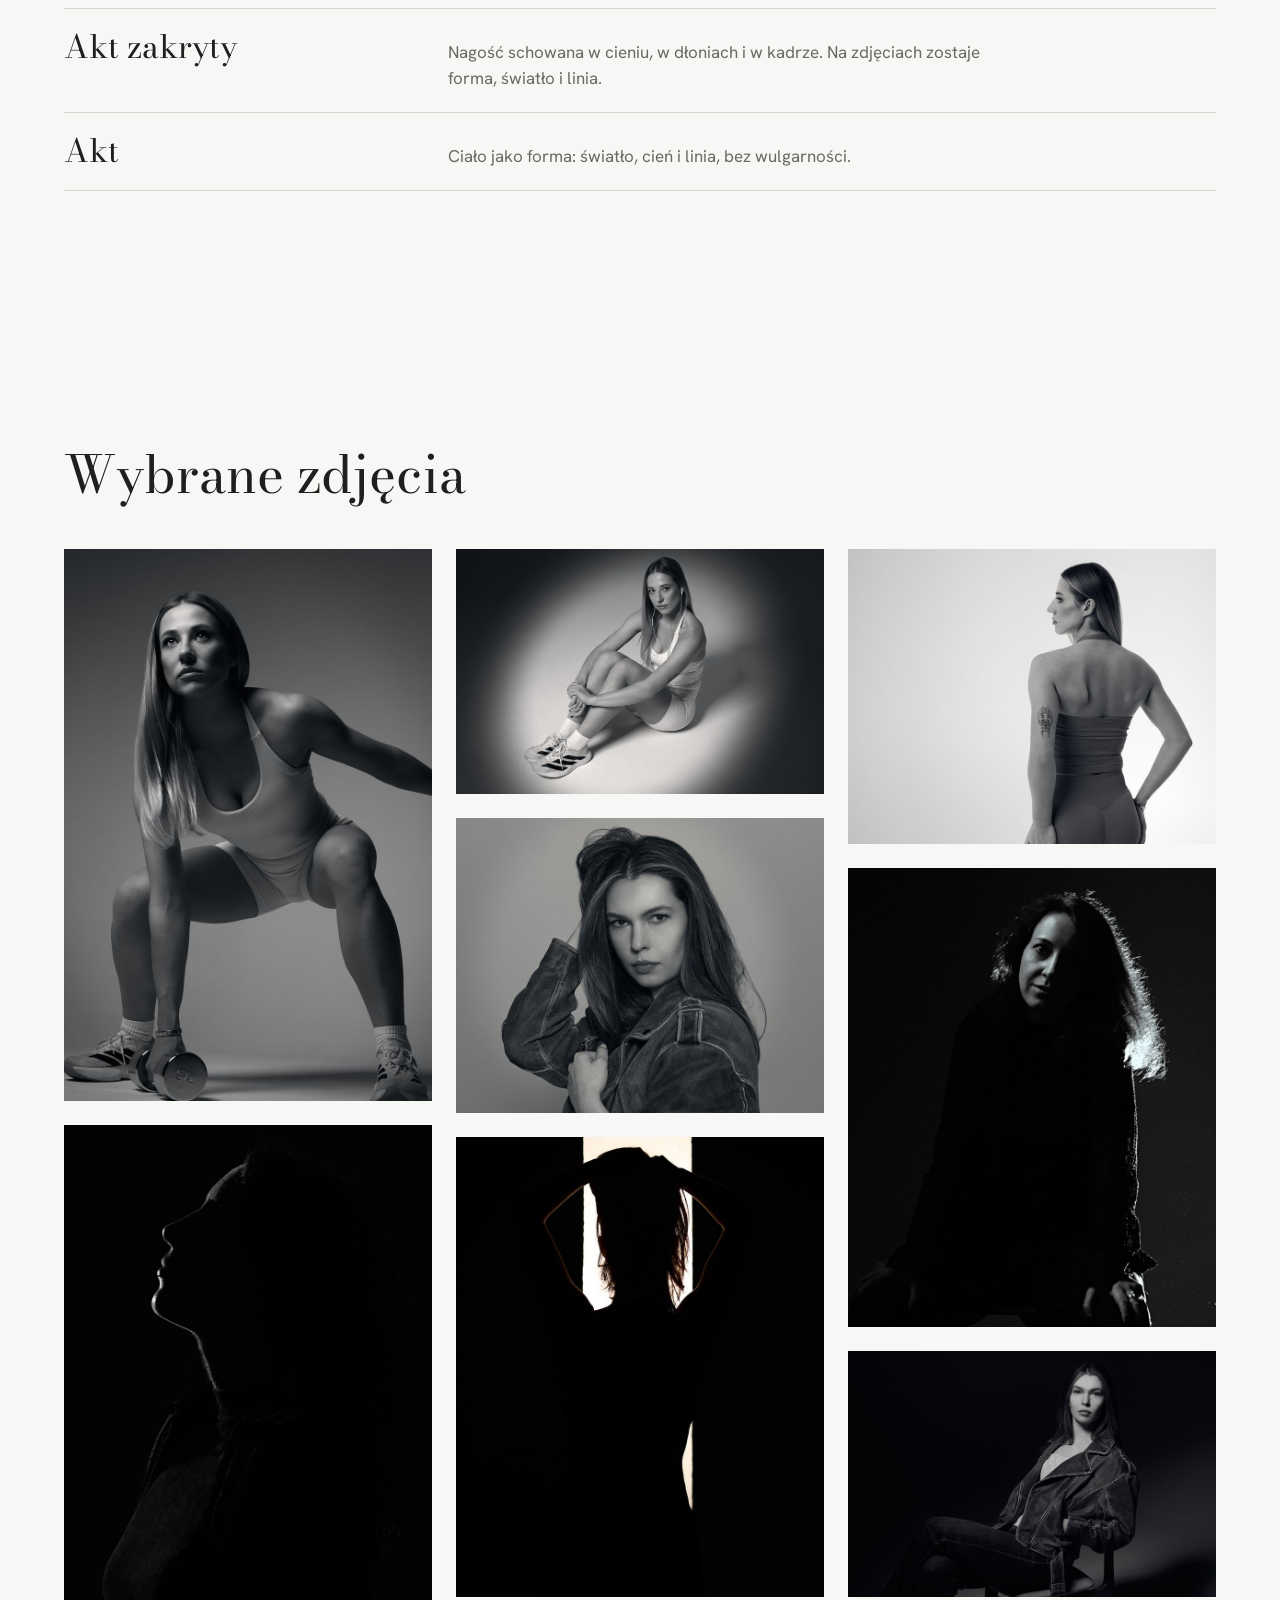
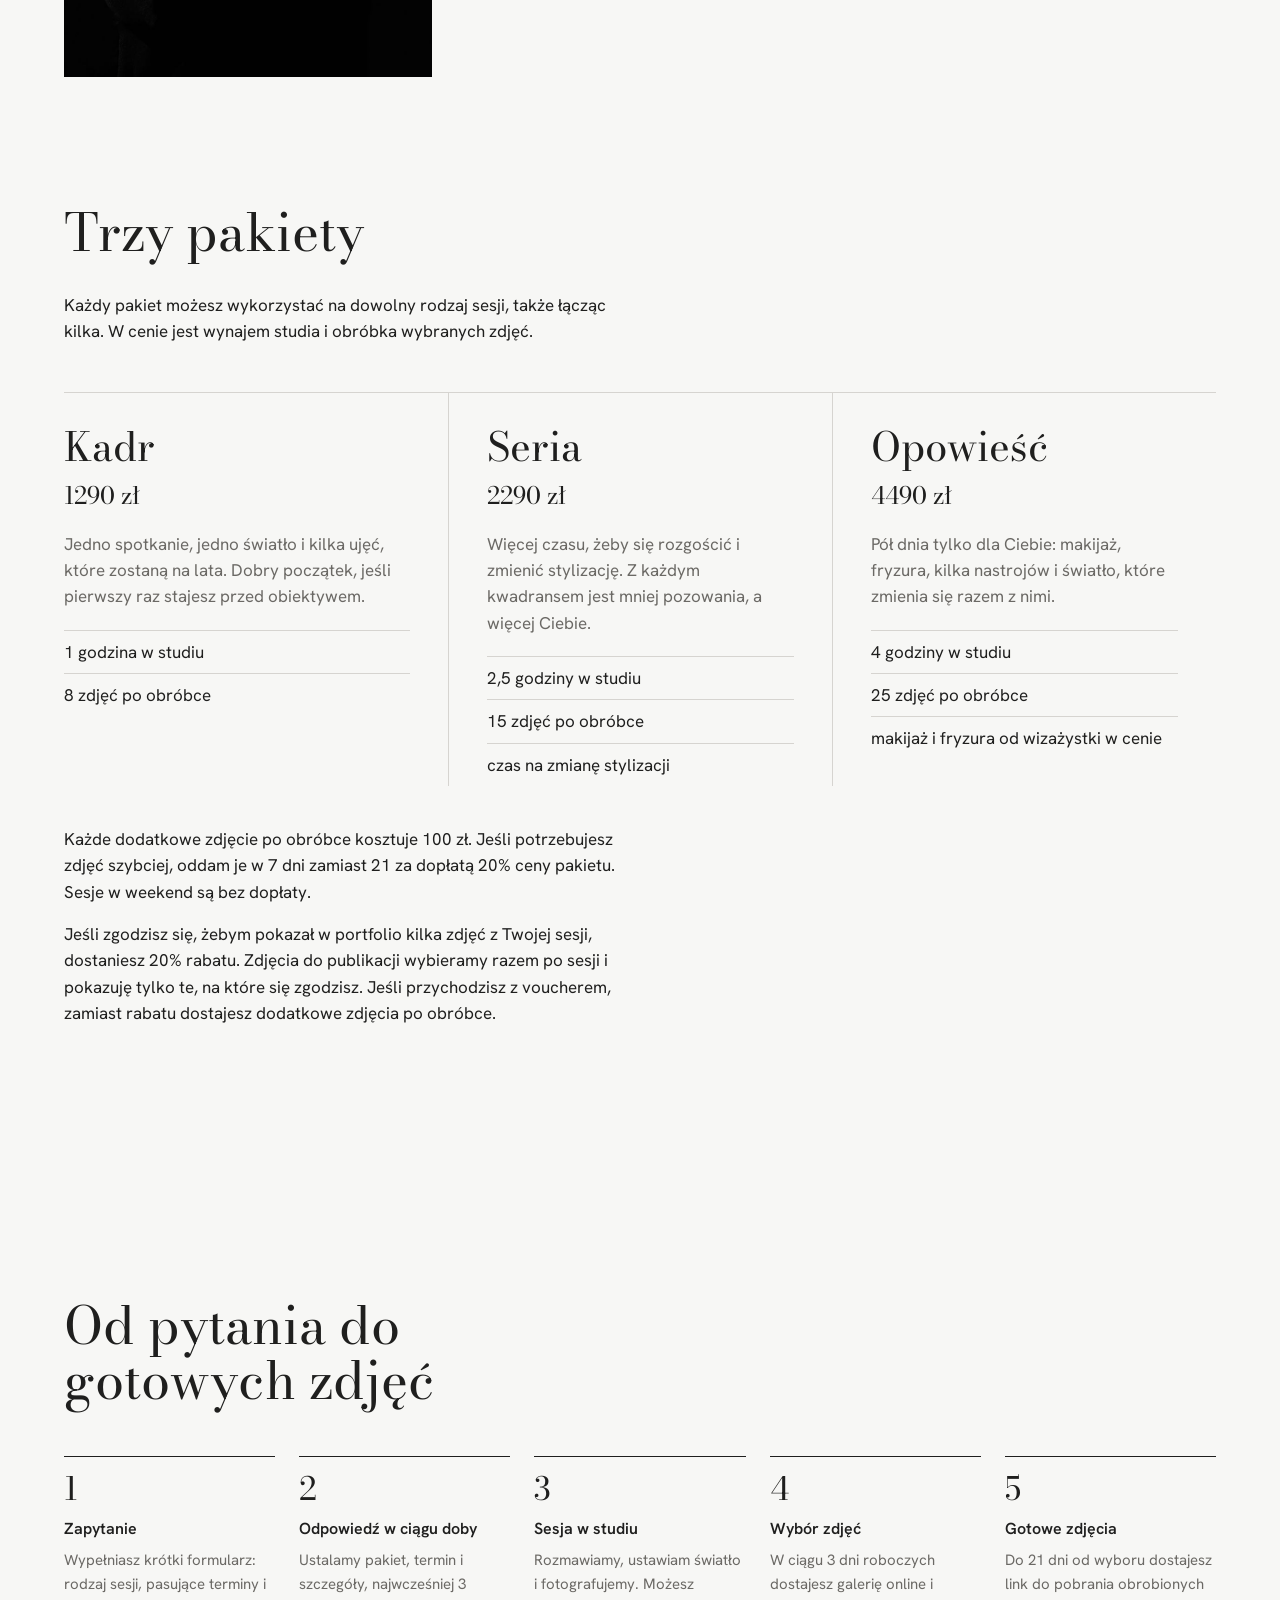
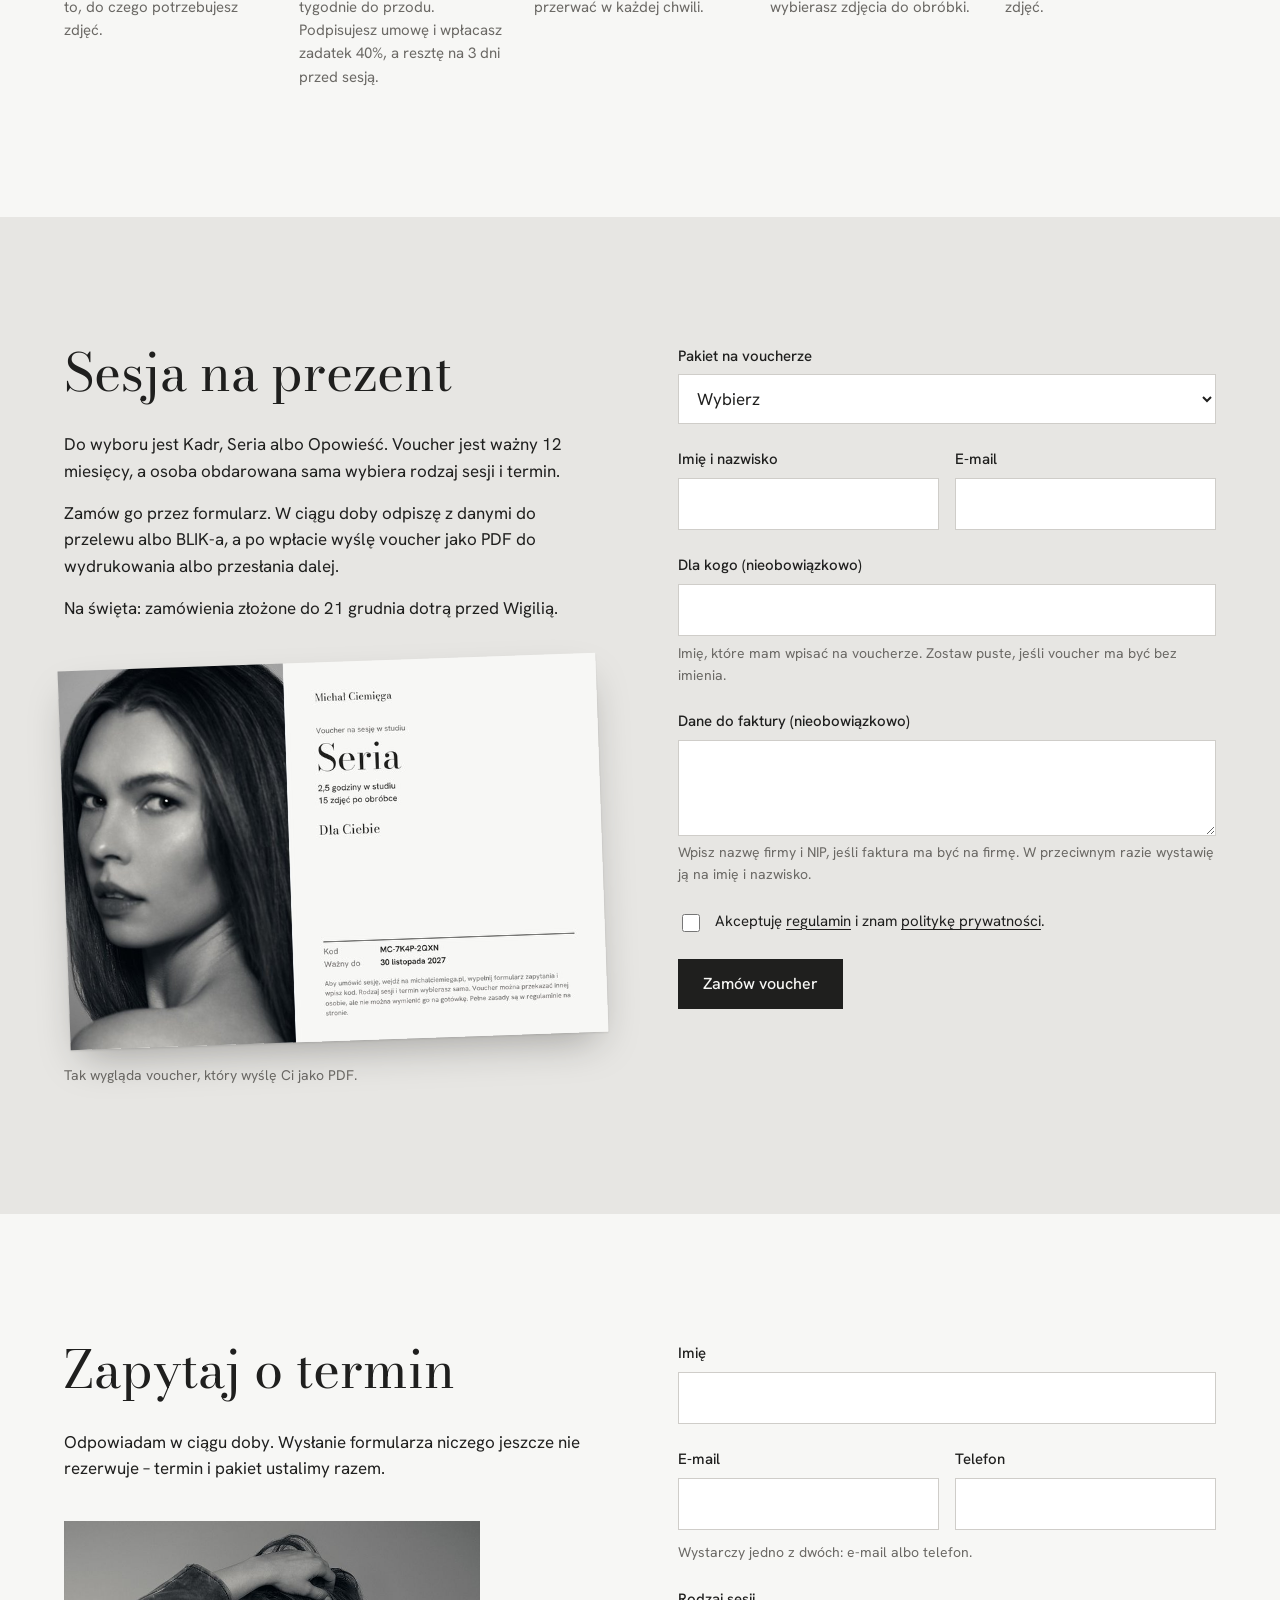
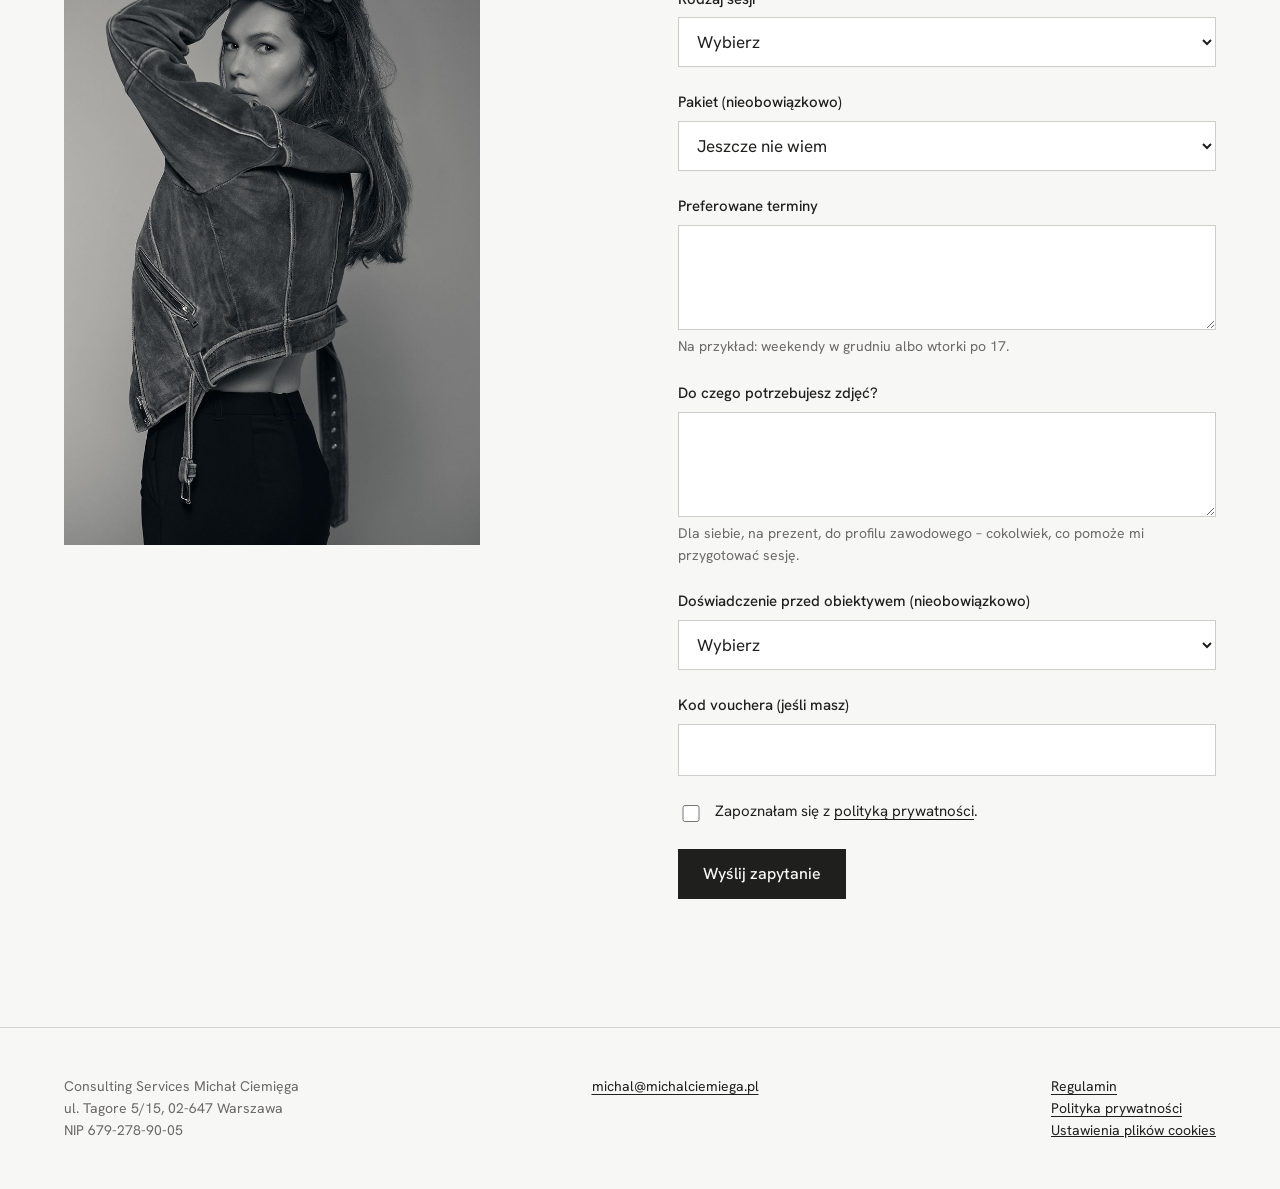
==== commit b3af2990: "Piksel Meta za zgodą w pasku cookies, polityka prywatności z pikselem Meta Co-Authored-By: Claude Op" ====
--- a/index.html
+++ b/index.html
@@ -21,7 +21,7 @@
   <meta property="og:image:width" content="1200">
   <meta property="og:image:height" content="630">
   <meta name="twitter:card" content="summary_large_image">
-  <script src="/assets/zgoda.js?v=9c15ac8a" defer></script>
+  <script src="/assets/zgoda.js?v=53f1734f" defer></script>
   <!-- /glowa -->
   <link rel="stylesheet" href="/assets/style.css?v=f11f4283">
 </head>
